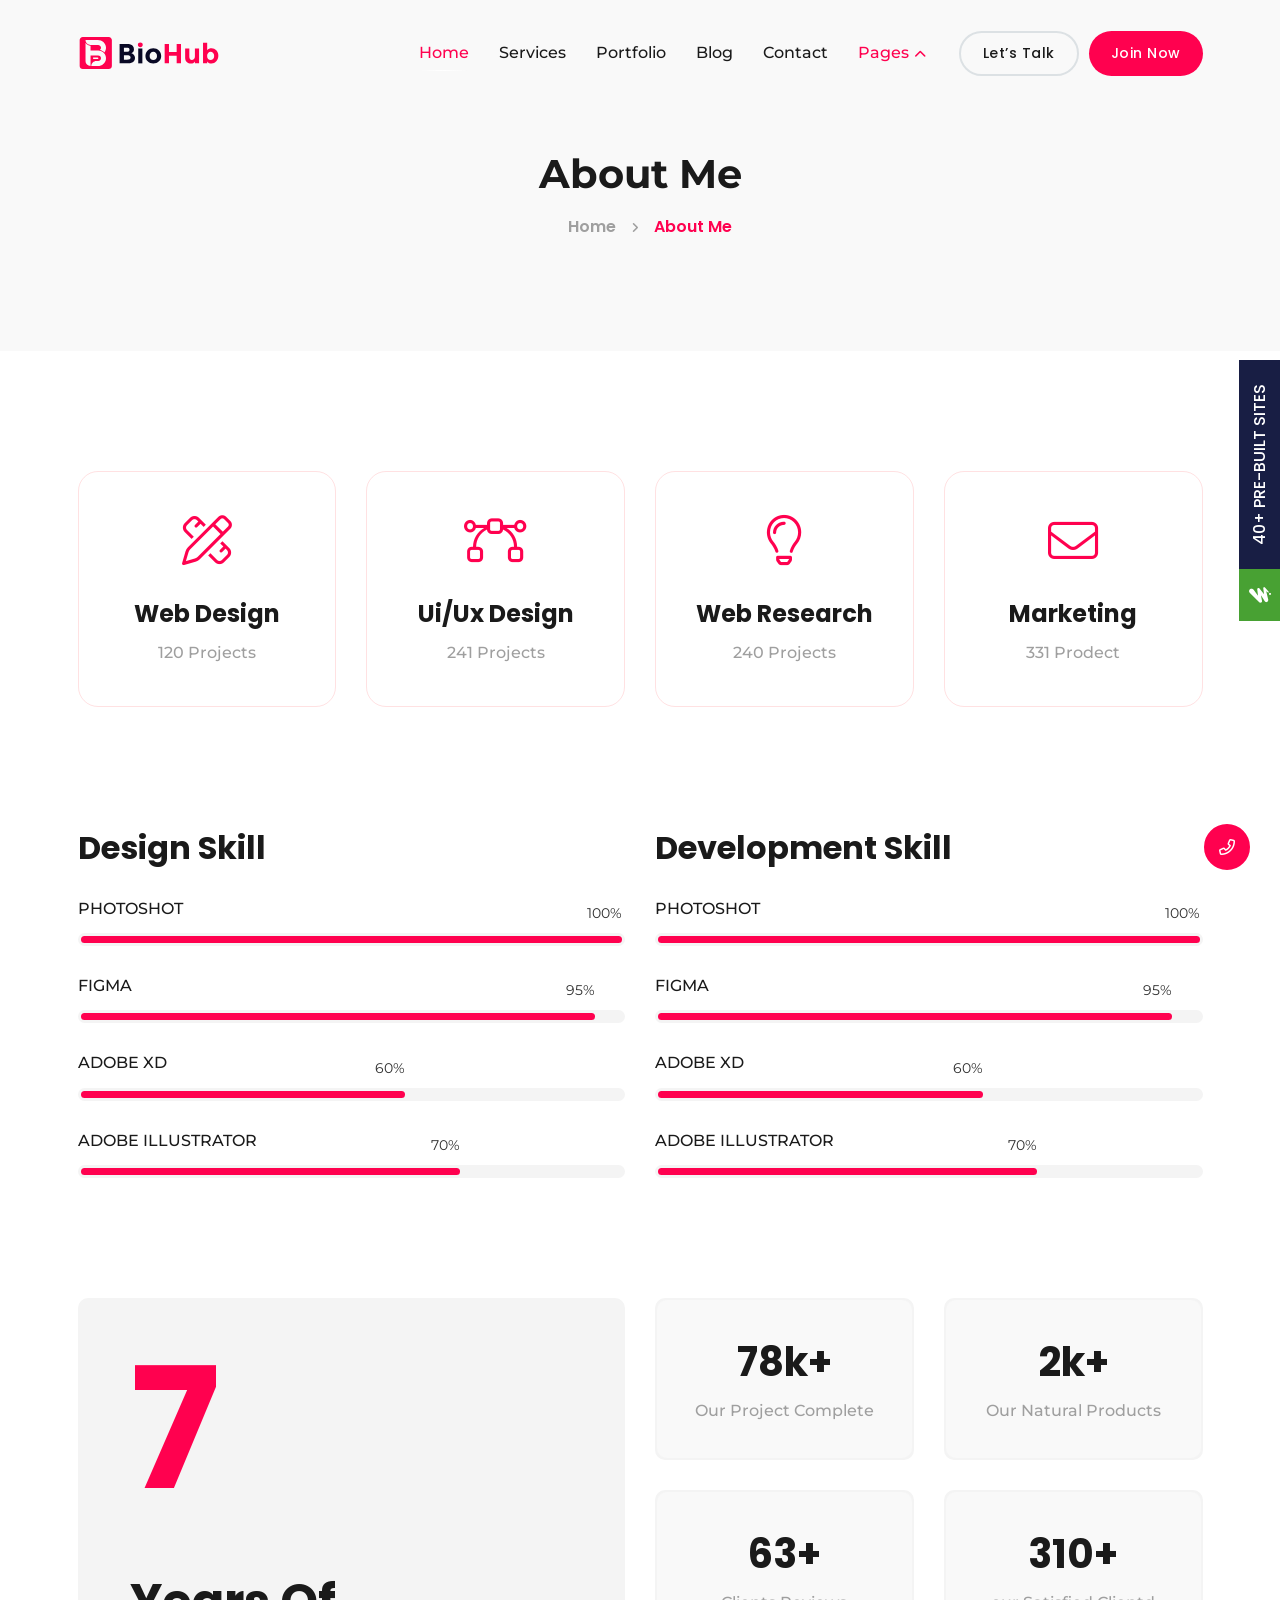
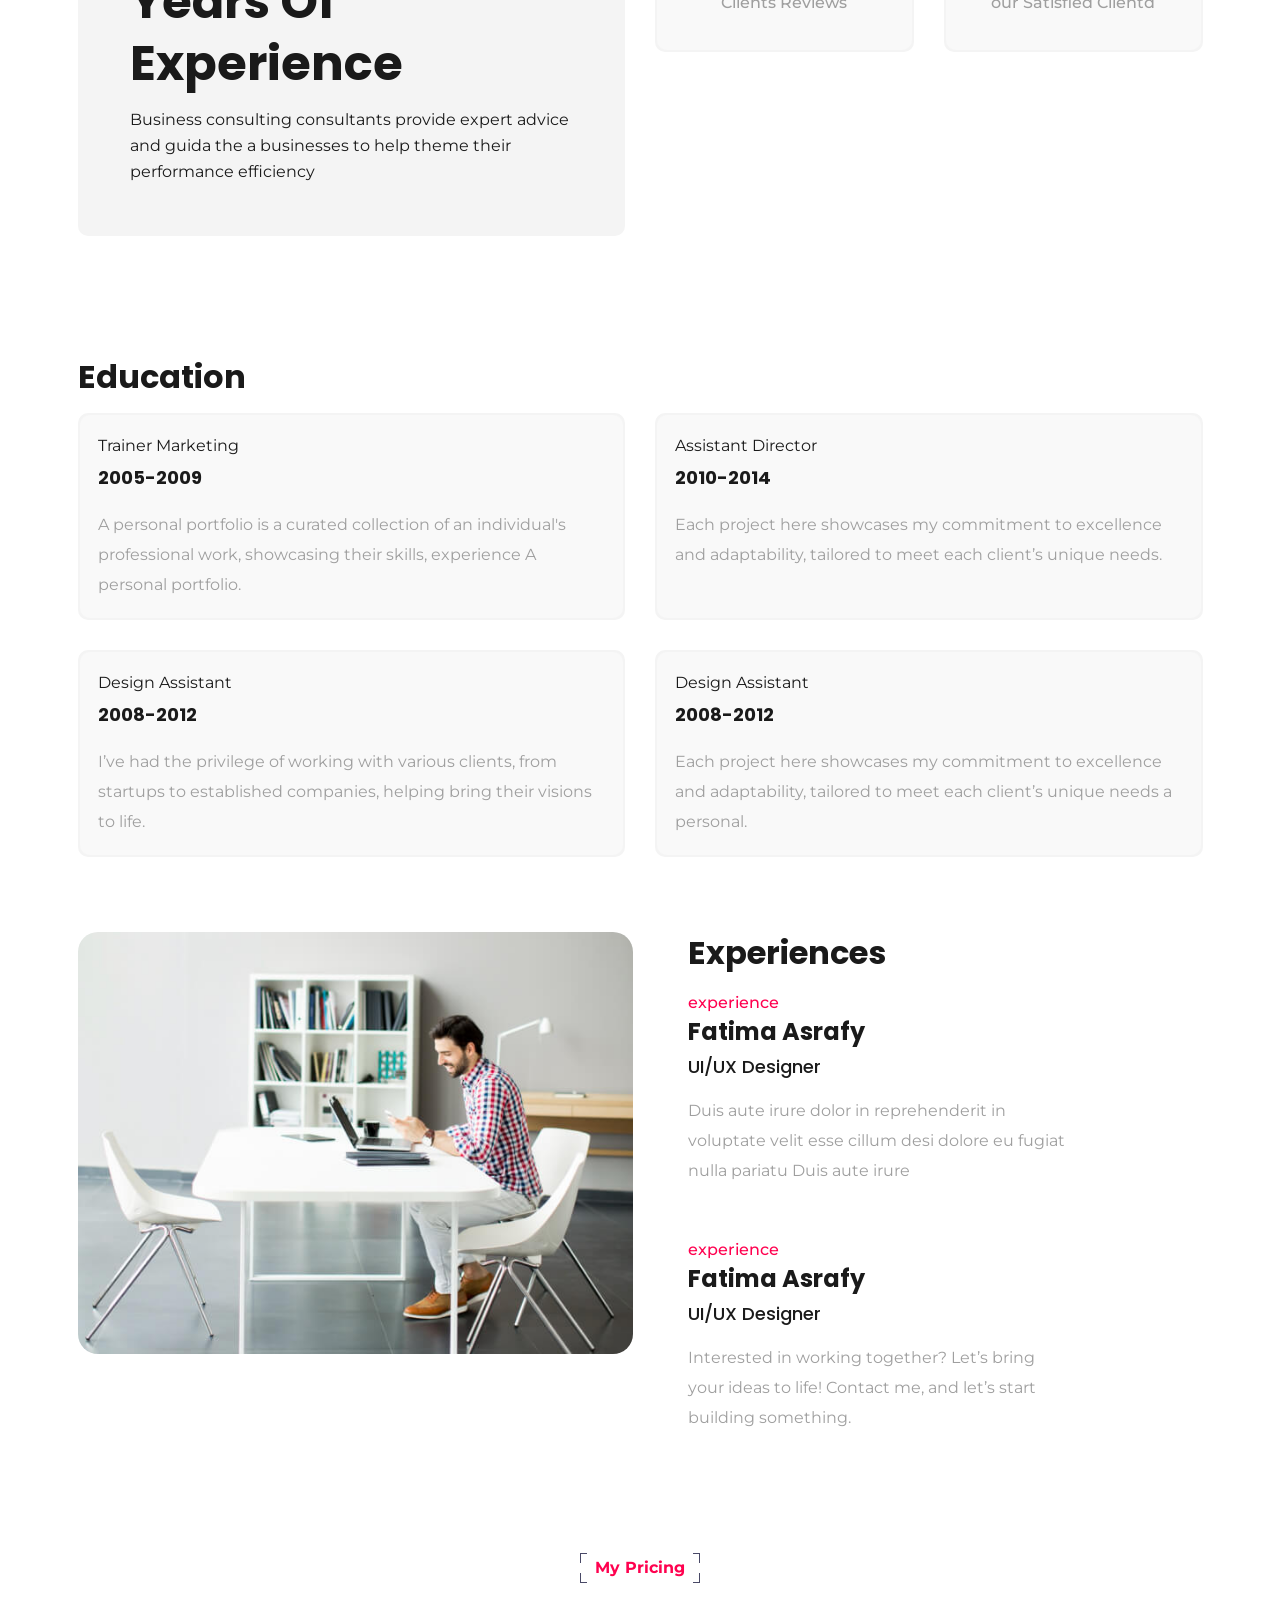
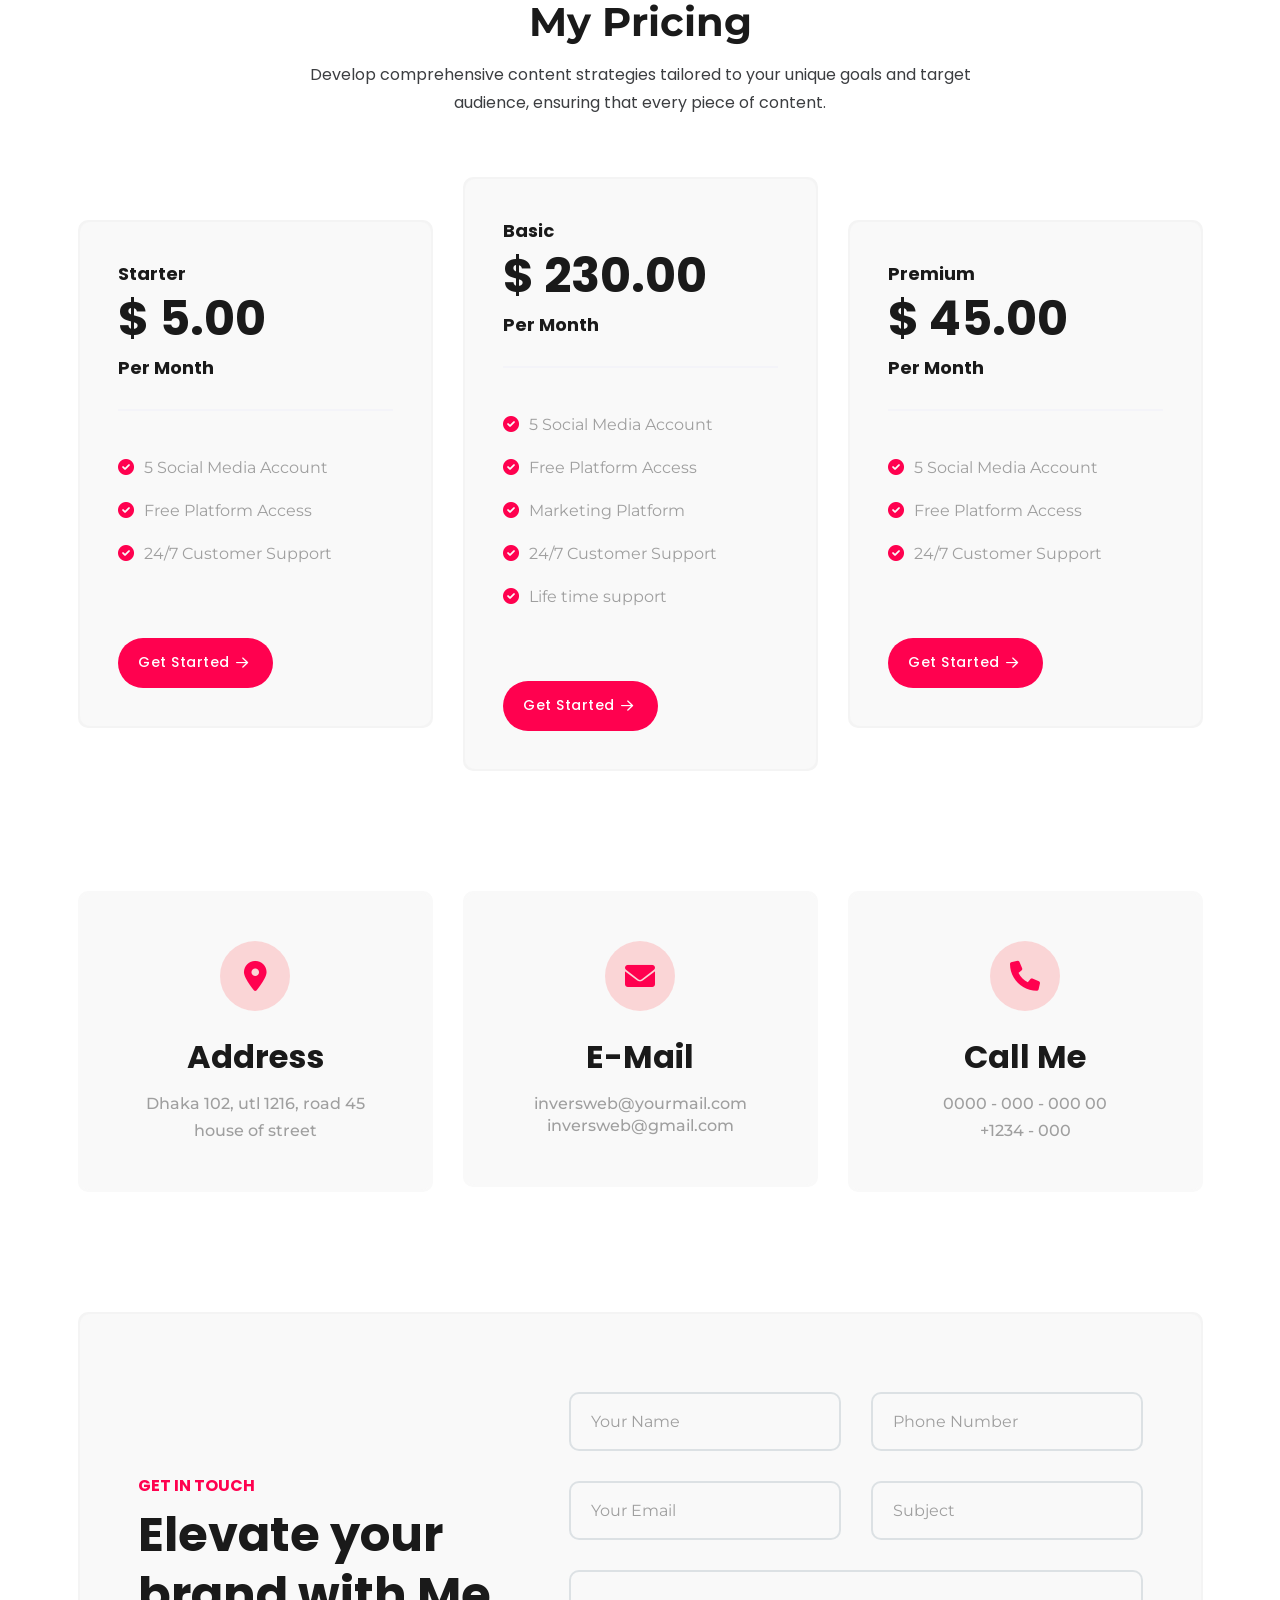
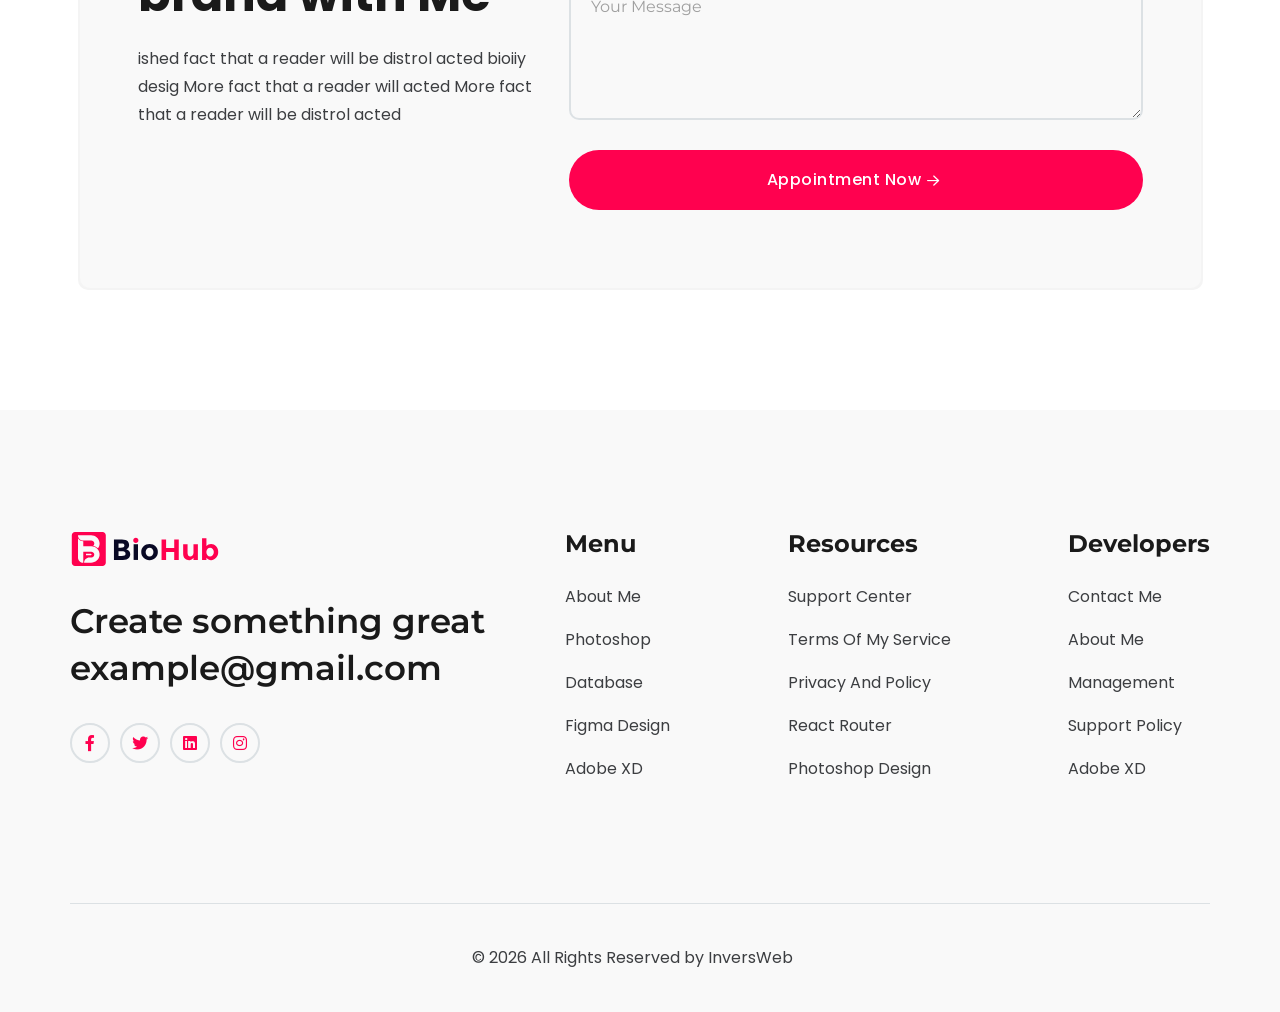
==== about-light.html @ 7e4d4d52 "first commit" ====
<!DOCTYPE html>
<html lang="en">

<head>
    <meta charset="UTF-8">
    <meta name="viewport" content="width=device-width, initial-scale=1.0">
    <meta name="theme-style-mode" content="1">

    <title>About Me || Biohub Personal Portfolio</title>
    <!-- Favicon -->
    <link rel="shortcut icon" type="image/x-icon" href="assets/images/favicon.png">
    <!-- CSS ============================================ -->
    <link rel="preload" href="assets/css/vendor/bootstrap.css" as="style" onload="this.rel='stylesheet'">
    <link rel="preload" href="assets/css/vendor/animation.css" as="style" onload="this.rel='stylesheet'">
    <link rel="preload" href="assets/css/plugins/fontawesome.css" as="style" onload="this.rel='stylesheet'">
    <link rel="preload" href="assets/css/plugins/lightbox.css" as="style" onload="this.rel='stylesheet'">
    <link rel="preload" href="assets/css/plugins/box-video.css" as="style" onload="this.rel='stylesheet'">
    <link rel="preload" href="assets/css/plugins/magnific-popup.css" as="style" onload="this.rel='stylesheet'">
    <link rel="preload" href="assets/css/plugins/swiper.css" as="style" onload="this.rel='stylesheet'">
    <link rel="preload" href="assets/css/vendor/spacing.css" as="style" onload="this.rel='stylesheet'">
    <!-- custom css -->
    <link rel="stylesheet" href="assets/css/style.css">
</head>

<body class="primary-light">
    <!-- Preloader Start -->
    <div class="inversweb-preloader is-loading">
        <div class="inversweb-preloader-inner">
            <div class="inversweb-preloader-ball-wrap">
                <div class="inversweb-preloader-ball-inner-wrap">
                    <div class="inversweb-preloader-ball-inner">
                        <div class="inversweb-preloader-ball"></div>
                    </div>
                    <div class="inversweb-preloader-ball-shadow"></div>
                </div>
                <div id="inversweb-weave-anim" class="inversweb-preloader-text">Loading...</div>
            </div>
        </div>
        <div class="inversweb-preloader-overlay"></div>
    </div>
    <!-- Preloader end -->
    <!-- Start Header Area -->
    <header class="tmp-header-area header-one header-defalut-spacing header--sticky header--transparent">
        <div class="container">
            <div class="row">
                <div class="col-lg-12">
                    <div class="header-content">
                        <div class="logo">
                            <a href="index.html">
                                <img class="logo-dark" src="assets/images/logo/logo-red-dark.svg" alt="logo">
                                <img class="logo-white" src="assets/images/logo/logo-red-dark.svg" alt="logo">
                            </a>
                        </div>
                        <div class="tmp-header-right">
                            <nav class="tmp-mainmenu-nav d-none d-xl-block tmp-on-hover-animation">
                                <nav class="navbar-example2 onepagenav">
                                    <ul class="tmp-mainmenu nav nav-pills">
                                        <li class="current"><a class="smoth-animation" href="#home">Home</a></li>
                                        <li><a class="smoth-animation" href="#service">Services</a></li>
                                        <li><a class="smoth-animation" href="#portfolio">Portfolio</a></li>
                                        <li><a class="smoth-animation" href="#blog">Blog</a></li>
                                        <li><a class="smoth-animation" href="#contact">Contact</a></li>
                                        <li class="has-dropdown">
                                            <a href="#" class="external">Pages</a>
                                            <ul class="submenu">
                                                <li><a href="about-light.html">About</a></li>
                                                <li><a href="service-light.html">Service</a></li>
                                                <li><a href="service-details-light.html">Service Details</a></li>
                                                <li><a href="portfolio-light.html">Portfolio</a></li>
                                                <li><a href="portfolio-details-light.html">Portfolio Details</a></li>
                                                <li><a href="blog-light.html">Blog</a></li>
                                                <li><a href="blog-details-light.html">Blog Details</a></li>
                                                <li><a href="contact-light.html">Contact</a></li>
                                            </ul>
                                        </li>
                                    </ul>
                                </nav>
                            </nav>
                            <div class="header-btn tmp-button-group d-flex align-items-center">
                                <a class="tmp-btn btn-border tmp-switch-btn btn-sm hover-transform-none radius-round d-none d-sm-block" href="contact-light.html">
                                    <span data-text="Let’s Talk">Let’s Talk</span>
                                </a>
                                <a class="tmp-btn tmp-switch-btn btn-sm hover-transform-none radius-round" href="contact-light.html">
                                    <span data-text="Join Now">Join Now</span>
                                </a>
                            </div>
                            <div class="tmp-side-collups-area d-block d-xl-none">
                                <button class="tmp-menu-bars humberger_menu_active"><i class="fa-regular fa-bars-staggered"></i></button>
                            </div>
                        </div>
                    </div>
                </div>
            </div>
        </div>
    </header>
    <!-- End Header Area -->
    <!-- Start Popup Mobile Menu  -->
    <div class="d-block d-xl-none">
        <div class="tmp-popup-mobile-menu">
            <div class="inner">
                <div class="header-top">
                    <div class="logo">
                        <a href="index.html" class="logo-area">
                            <img class="logo-dark" src="assets/images/logo/logo-red-dark.svg" alt="logo">
                            <img class="logo-white" src="assets/images/logo/main-logo.svg" alt="logo">
                        </a>
                    </div>

                    <div class="close-menu">
                        <button class="close-button tmp-round-action-btn">
                            <i class="fa-sharp fa-light fa-xmark"></i>
                        </button>
                    </div>
                </div>

                <ul class="tmp-mainmenu onepagenav-click">
                    <li><a class="smoth-animation" href="#home">Home</a></li>
                    <li><a class="smoth-animation" href="#service">Services</a></li>
                    <li><a class="smoth-animation" href="#portfolio">Portfolio</a></li>
                    <li><a class="smoth-animation" href="#resume">Resume</a></li>
                    <li><a class="smoth-animation" href="#pricing">Pricing</a></li>
                    <li><a class="smoth-animation" href="#blog">Blog</a></li>
                    <li><a class="smoth-animation" href="#contacts">Contact</a></li>
                </ul>

                <!-- social sharea area -->
                <div class="social-wrapper mt--40">
                    <span class="subtitle">find with me</span>
                    <div class="social-link">
                        <a href="#"><i class="fa-brands fa-instagram"></i></a>
                        <a href="#"><i class="fa-brands fa-linkedin-in"></i></a>
                        <a href="#"><i class="fa-brands fa-twitter"></i></a>
                        <a href="#"><i class="fa-brands fa-facebook-f"></i></a>
                    </div>
                </div>
                <!-- end -->

            </div>
        </div>
    </div>
    <!-- End Popup Mobile Menu  -->

    <div class="breadcrumb-area breadcrumb-bg">
        <div class="container">
            <div class="row">
                <div class="col-lg-12">
                    <div class="breadcrumb-inner text-center">
                        <h1 class="title split-collab">About Me</h1>
                        <ul class="page-list">
                            <li class="tmp-breadcrumb-item"><a href="/">Home</a></li>
                            <li class="icon"><i class="fa-solid fa-angle-right"></i></li>
                            <li class="tmp-breadcrumb-item active">About Me</li>
                        </ul>
                        <!-- <div class="circle-1"></div> -->
                    </div>
                </div>
            </div>
        </div>
    </div>


    <!-- Tpm Service Area Start -->
    <section class="service-area tmp-section-gap">
        <div class="container">
            <div class="row g-5 justify-content-center">
                <div class="col-lg-3 col-md-4 col-sm-6">
                    <div class="service-card-v1 tmp-scroll-trigger tmp-fade-in animation-order-1 tmp-link-animation">
                        <div class="service-card-icon">
                            <i class="fa-light fa-pen-ruler"></i>
                        </div>
                        <h2 class="service-title h4"><a href="service-details.html">Web Design</a></h2>
                        <p class="service-para">120 Projects</p>
                    </div>
                </div>
                <div class="col-lg-3 col-md-4 col-sm-6">
                    <div class="service-card-v1 tmp-scroll-trigger tmp-fade-in animation-order-2 tmp-link-animation">
                        <div class="service-card-icon">
                            <i class="fa-light fa-bezier-curve"></i>
                        </div>
                        <h2 class="service-title h4"><a href="service-details.html">Ui/Ux Design</a></h2>
                        <p class="service-para">241 Projects</p>
                    </div>
                </div>
                <div class="col-lg-3 col-md-4 col-sm-6">
                    <div class="service-card-v1 tmp-scroll-trigger tmp-fade-in animation-order-3 tmp-link-animation">
                        <div class="service-card-icon">
                            <i class="fa-light fa-lightbulb"></i>
                        </div>
                        <h2 class="service-title h4"><a href="service-details.html">Web Research</a></h2>
                        <p class="service-para">240 Projects</p>
                    </div>
                </div>
                <div class="col-lg-3 col-md-4 col-sm-6">
                    <div class="service-card-v1 tmp-scroll-trigger tmp-fade-in animation-order-4 tmp-link-animation">
                        <div class="service-card-icon">
                            <i class="fa-light fa-envelope"></i>
                        </div>
                        <h2 class="service-title h4"><a href="service-details.html">Marketing</a></h2>
                        <p class="service-para">331 Prodect</p>
                    </div>
                </div>
            </div>
        </div>
    </section>
    <!-- Tpm Service Area End -->


    <!-- tmp skill area start -->
    <div class="tmp-skill-area tmp-section-gapBottom">
        <div class="container">
            <div class="row">
                <div class="inner">
                    <div class="row g-5">
                        <div class="col-lg-6">
                            <div class="progress-wrapper">
                                <div class="content">
                                    <h2 class="custom-title mb--30 tmp-scroll-trigger tmp-fade-in animation-order-1">
                                        Design Skill <span></span>
                                    </h2>
                                    <!-- Start Single Progress Charts -->
                                    <div class="progress-charts">
                                        <h3 class="h6 heading heading-h6">
                                            PHOTOSHOT</h3>
                                        <div class="progress">
                                            <div class="progress-bar wow fadeInLeft" data-wow-duration="0.5s" data-wow-delay=".3s" role="progressbar" style="width: 100%; visibility: visible; animation-duration: 0.5s; animation-delay: 0.3s; animation-name: fadeInLeft;" aria-valuenow="85" aria-valuemin="0" aria-valuemax="100">
                                                <span class="percent-label">100%</span>
                                            </div>
                                        </div>
                                    </div>
                                    <!-- End Single Progress Charts -->

                                    <!-- Start Single Progress Charts -->
                                    <div class="progress-charts">
                                        <h3 class="h6 heading heading-h6">
                                            FIGMA</h3>
                                        <div class="progress">
                                            <div class="progress-bar wow fadeInLeft" data-wow-duration="0.6s" data-wow-delay=".4s" role="progressbar" style="width: 95%; visibility: visible; animation-duration: 0.6s; animation-delay: 0.4s; animation-name: fadeInLeft;" aria-valuenow="85" aria-valuemin="0" aria-valuemax="100">
                                                <span class="percent-label">95%</span>
                                            </div>
                                        </div>
                                    </div>
                                    <!-- End Single Progress Charts -->

                                    <!-- Start Single Progress Charts -->
                                    <div class="progress-charts">
                                        <h3 class="h6 heading heading-h6">
                                            ADOBE XD</h3>
                                        <div class="progress">
                                            <div class="progress-bar wow fadeInLeft" data-wow-duration="0.7s" data-wow-delay=".5s" role="progressbar" style="width: 60%; visibility: visible; animation-duration: 0.7s; animation-delay: 0.5s; animation-name: fadeInLeft;" aria-valuenow="85" aria-valuemin="0" aria-valuemax="100">
                                                <span class="percent-label">60%</span>
                                            </div>
                                        </div>
                                    </div>
                                    <!-- End Single Progress Charts -->

                                    <!-- Start Single Progress Charts -->
                                    <div class="progress-charts">
                                        <h3 class="h6 heading heading-h6">
                                            ADOBE ILLUSTRATOR</h3>
                                        <div class="progress">
                                            <div class="progress-bar wow fadeInLeft" data-wow-duration="0.8s" data-wow-delay=".6s" role="progressbar" style="width: 70%; visibility: visible; animation-duration: 0.8s; animation-delay: 0.6s; animation-name: fadeInLeft;" aria-valuenow="85" aria-valuemin="0" aria-valuemax="100">
                                                <span class="percent-label">70%</span>
                                            </div>
                                        </div>
                                    </div>
                                    <!-- End Single Progress Charts -->

                                </div>
                            </div>
                        </div>
                        <div class="col-lg-6">
                            <div class="progress-wrapper">
                                <div class="content">
                                    <h2 class="custom-title mb--30 tmp-scroll-trigger tmp-fade-in animation-order-1">
                                        Development Skill <span></span>
                                    </h2>
                                    <!-- Start Single Progress Charts -->
                                    <div class="progress-charts">
                                        <h3 class="h6 heading heading-h6">
                                            PHOTOSHOT</h3>
                                        <div class="progress">
                                            <div class="progress-bar wow fadeInLeft" data-wow-duration="0.5s" data-wow-delay=".3s" role="progressbar" style="width: 100%; visibility: visible; animation-duration: 0.5s; animation-delay: 0.3s; animation-name: fadeInLeft;" aria-valuenow="85" aria-valuemin="0" aria-valuemax="100">
                                                <span class="percent-label">100%</span>
                                            </div>
                                        </div>
                                    </div>
                                    <!-- End Single Progress Charts -->

                                    <!-- Start Single Progress Charts -->
                                    <div class="progress-charts">
                                        <h3 class="h6 heading heading-h6">
                                            FIGMA</h3>
                                        <div class="progress">
                                            <div class="progress-bar wow fadeInLeft" data-wow-duration="0.6s" data-wow-delay=".4s" role="progressbar" style="width: 95%; visibility: visible; animation-duration: 0.6s; animation-delay: 0.4s; animation-name: fadeInLeft;" aria-valuenow="85" aria-valuemin="0" aria-valuemax="100">
                                                <span class="percent-label">95%</span>
                                            </div>
                                        </div>
                                    </div>
                                    <!-- End Single Progress Charts -->

                                    <!-- Start Single Progress Charts -->
                                    <div class="progress-charts">
                                        <h3 class="h6 heading heading-h6">
                                            ADOBE XD</h3>
                                        <div class="progress">
                                            <div class="progress-bar wow fadeInLeft" data-wow-duration="0.7s" data-wow-delay=".5s" role="progressbar" style="width: 60%; visibility: visible; animation-duration: 0.7s; animation-delay: 0.5s; animation-name: fadeInLeft;" aria-valuenow="85" aria-valuemin="0" aria-valuemax="100">
                                                <span class="percent-label">60%</span>
                                            </div>
                                        </div>
                                    </div>
                                    <!-- End Single Progress Charts -->

                                    <!-- Start Single Progress Charts -->
                                    <div class="progress-charts">
                                        <h3 class="h6 heading heading-h6">
                                            ADOBE ILLUSTRATOR</h3>
                                        <div class="progress">
                                            <div class="progress-bar wow fadeInLeft" data-wow-duration="0.8s" data-wow-delay=".6s" role="progressbar" style="width: 70%; visibility: visible; animation-duration: 0.8s; animation-delay: 0.6s; animation-name: fadeInLeft;" aria-valuenow="85" aria-valuemin="0" aria-valuemax="100">
                                                <span class="percent-label">70%</span>
                                            </div>
                                        </div>
                                    </div>
                                    <!-- End Single Progress Charts -->

                                </div>
                            </div>
                        </div>
                    </div>
                </div>
            </div>
        </div>
    </div>
    <!-- tmp skill area end -->

    <!-- Tpm Counter Area Start -->
    <section class="counter-area tmp-section-gapBottom">
        <div class="container">
            <div class="row g-5">
                <div class="col-12 col-lg-6 col-xl-6 col-xxl-6">
                    <div class="year-of-expariance-wrapper bg-blur-style-one tmp-scroll-trigger tmp-fade-in animation-order-1">
                        <div class="year-expariance-wrap">
                            <h2 class="year-number"><span class="counter">25 </span> </h2>
                            <h3 class="year-title">Years Of <br> experience</h3>
                        </div>
                        <p class="year-para">Business consulting consultants provide expert advice and guida the a
                            businesses to help theme their performance efficiency</p>
                    </div>
                </div>
                <div class="col-12 col-lg-6 col-xl-6 col-xxl-6">
                    <div class="counter-area-right-content">
                        <div class="row g-5">
                            <div class="col-lg-6 col-sm-6 col-12">
                                <div class="counter-card invonhover tmp-scroll-trigger tmp-fade-in animation-order-1">
                                    <h3 class="counter-title"><span class="counter">250</span>k+
                                    </h3>
                                    <p class="counter-para">Our Project Complete</p>
                                </div>
                            </div>
                            <div class="col-lg-6 col-sm-6 col-12">
                                <div class="counter-card invonhover tmp-scroll-trigger tmp-fade-in animation-order-2">
                                    <h3 class="counter-title"><span class="counter">10</span>k+
                                    </h3>
                                    <p class="counter-para">Our Natural Products</p>
                                </div>
                            </div>
                            <div class="col-lg-6 col-sm-6 col-12">
                                <div class="counter-card invonhover tmp-scroll-trigger tmp-fade-in animation-order-3">
                                    <h3 class="counter-title"><span class="counter">200</span>+
                                    </h3>
                                    <p class="counter-para">Clients Reviews</p>
                                </div>
                            </div>
                            <div class="col-lg-6 col-sm-6 col-12">
                                <div class="counter-card invonhover tmp-scroll-trigger tmp-fade-in animation-order-4">
                                    <h3 class="counter-title"><span class="counter">1000</span>+
                                    </h3>
                                    <p class="counter-para">our Satisfied Clientd</p>
                                </div>
                            </div>
                        </div>
                    </div>
                </div>
            </div>
        </div>
    </section>
    <!-- Tpm Counter Area End -->


    <!-- Tpm Education Experience Area Start -->
    <section class="education-experience tmp-section-gapBottom">
        <div class="container">
            <h2 class="custom-title mb-32 tmp-scroll-trigger tmp-fade-in animation-order-1">Education
            </h2>
            <div class="row g-5">
                <div class="col-lg-6 col-sm-6">
                    <div class="education-experience-card invonhover tmp-scroll-trigger tmp-fade-in animation-order-1">
                        <h2 class="h4 edu-sub-title">Trainer Marketing</h2>
                        <h2 class="edu-title">2005-2009</h2>
                        <p class="edu-para">A personal portfolio is a curated collection of an individual's professional
                            work, showcasing their skills, experience A personal portfolio.</p>
                    </div>
                </div>
                <div class="col-lg-6 col-sm-6">
                    <div class="education-experience-card invonhover tmp-scroll-trigger tmp-fade-in animation-order-2">
                        <h2 class="h4 edu-sub-title">Assistant Director</h2>
                        <h2 class="edu-title">2010-2014</h2>
                        <p class="edu-para">Each project here showcases my commitment to excellence and adaptability, tailored to meet each client’s unique needs.</p>
                    </div>
                </div>
                <div class="col-lg-6 col-sm-6">
                    <div class="education-experience-card invonhover tmp-scroll-trigger tmp-fade-in animation-order-3">
                        <h2 class="h4 edu-sub-title">Design Assistant</h2>
                        <h2 class="edu-title">2008-2012</h2>
                        <p class="edu-para">I’ve had the privilege of working with various clients, from startups to established companies, helping bring their visions to life.</p>
                    </div>
                </div>
                <div class="col-lg-6 col-sm-6">
                    <div class="education-experience-card invonhover tmp-scroll-trigger tmp-fade-in animation-order-4">
                        <h2 class="h4 edu-sub-title">Design Assistant</h2>
                        <h2 class="edu-title">2008-2012</h2>
                        <p class="edu-para">Each project here showcases my commitment to excellence and adaptability, tailored to meet each client’s unique needs a personal.</p>
                    </div>
                </div>
            </div>
            <div class="experiences-wrapper v2">
                <div class="row">
                    <div class="col-lg-6">
                        <div class="experiences-wrap-right-content">
                            <img class="tmp-scroll-trigger tmp-zoom-in animation-order-1" src="assets/images/common/expert-img-two.jpg" alt="expert-img">
                        </div>
                    </div>
                    <div class="col-lg-6">
                        <div class="experiences-wrap-left-content">

                            <h2 class="custom-title mb-32 tmp-scroll-trigger tmp-fade-in animation-order-1">Experiences</h2>
                            <div class="experience-content tmp-scroll-trigger tmp-fade-in animation-order-1">
                                <p class="ex-subtitle">experience</p>
                                <h2 class="ex-name">Fatima Asrafy</h2>
                                <h3 class="ex-title">UI/UX Designer</h3>
                                <p class="ex-para">Duis aute irure dolor in reprehenderit in voluptate velit esse cillum
                                    desi dolore eu fugiat nulla pariatu Duis aute irure</p>
                            </div>

                            <div class="experience-content tmp-scroll-trigger tmp-fade-in animation-order-2">
                                <p class="ex-subtitle">experience</p>
                                <h2 class="ex-name">Fatima Asrafy</h2>
                                <h3 class="ex-title">UI/UX Designer</h3>
                                <p class="ex-para">Interested in working together? Let’s bring your ideas to life! Contact me, and let’s start building something.</p>
                            </div>

                        </div>
                    </div>
                </div>
            </div>
        </div>
    </section>
    <!-- Tpm Education Experience Area End -->

    <!-- tmp pricing area start -->
    <div class="tmp-pricing-area-start">
        <div class="container">
            <!-- Start Section Title  -->
            <div class="row justify-content-center">
                <div class="col-lg-12">
                    <div class="tmp-section-content mb--60 text-center">
                        <div class="tmp-fsb tmp-scroll-trigger tmp-fade-in animation-order-1">
                            <div class="border-left"></div>
                            <div class="border-right"></div>
                            <h2 class="subtitle h6">My Pricing</h2>
                        </div>
                        <h2 class="tmp-section-title fw-bold mt-4 mb-4 tmp-scroll-trigger tmp-fade-in animation-order-2">My Pricing</h2>
                        <p class="tmp-section-desc mx-auto tmp-scroll-trigger tmp-fade-in animation-order-3">Develop comprehensive content strategies tailored to your unique goals and target audience, ensuring that every piece of content.</p>
                    </div>
                </div>
            </div>
            <!-- End Section Title  -->
            <div class="row g-5 align-items-center">

                <div class="col-lg-4 col-md-6">
                    <div class="price-plan-card invonhover blur-style-two tmp-scroll-trigger tmp-fade-in animation-order-1">
                        <span class="price-sub-title">Starter</span>
                        <h3 class="main-price">$ 5.00</h3>
                        <p class="per-month">Per Month</p>
                        <div class="check-box">
                            <ul>
                                <li>
                                    <div class="check-box-item">
                                        <div class="box-icon">
                                            <i class="fa-solid fa-circle-check"></i>
                                        </div>
                                        <p class="box-para">5 Social Media Account</p>
                                    </div>
                                </li>
                                <li>
                                    <div class="check-box-item">
                                        <div class="box-icon">
                                            <i class="fa-solid fa-circle-check"></i>
                                        </div>
                                        <p class="box-para">Free Platform Access</p>
                                    </div>
                                </li>
                                <li>
                                    <div class="check-box-item">
                                        <div class="box-icon">
                                            <i class="fa-solid fa-circle-check"></i>
                                        </div>
                                        <p class="box-para">24/7 Customer Support</p>
                                    </div>
                                </li>
                            </ul>
                        </div>
                        <div class="tmp-button-here">
                            <a class="tmp-btn hover-icon-reverse btn-md radius-round" href="contact.html">
                                <span class="icon-reverse-wrapper">
                                <span class="btn-text">Get Started</span>
                                <span class="btn-icon"><i class="fa-sharp fa-regular fa-arrow-right"></i></span>
                                <span class="btn-icon"><i class="fa-sharp fa-regular fa-arrow-right"></i></span>
                                </span>
                            </a>
                        </div>
                    </div>
                </div>
                <div class="col-lg-4 col-md-6 tmp-scroll-trigger tmp-fade-in animation-order-2">
                    <div class="price-plan-card invonhover blur-style-two active">
                        <span class="price-sub-title">Basic</span>
                        <h3 class="main-price">$ 230.00</h3>
                        <p class="per-month">Per Month</p>
                        <div class="check-box">
                            <ul>
                                <li>
                                    <div class="check-box-item">
                                        <div class="box-icon">
                                            <i class="fa-solid fa-circle-check"></i>
                                        </div>
                                        <p class="box-para">5 Social Media Account</p>
                                    </div>
                                </li>
                                <li>
                                    <div class="check-box-item">
                                        <div class="box-icon">
                                            <i class="fa-solid fa-circle-check"></i>
                                        </div>
                                        <p class="box-para">Free Platform Access</p>
                                    </div>
                                </li>
                                <li>
                                    <div class="check-box-item">
                                        <div class="box-icon">
                                            <i class="fa-solid fa-circle-check"></i>
                                        </div>
                                        <p class="box-para">Marketing Platform</p>
                                    </div>
                                </li>
                                <li>
                                    <div class="check-box-item">
                                        <div class="box-icon">
                                            <i class="fa-solid fa-circle-check"></i>
                                        </div>
                                        <p class="box-para">24/7 Customer Support</p>
                                    </div>
                                </li>
                                <li>
                                    <div class="check-box-item">
                                        <div class="box-icon">
                                            <i class="fa-solid fa-circle-check"></i>
                                        </div>
                                        <p class="box-para">Life time support</p>
                                    </div>
                                </li>
                            </ul>
                        </div>
                        <div class="tmp-button-here">
                            <a class="tmp-btn hover-icon-reverse btn-md radius-round" href="contact.html">
                                <span class="icon-reverse-wrapper">
                    <span class="btn-text">Get Started</span>
                                <span class="btn-icon"><i class="fa-sharp fa-regular fa-arrow-right"></i></span>
                                <span class="btn-icon"><i class="fa-sharp fa-regular fa-arrow-right"></i></span>
                                </span>
                            </a>
                        </div>
                    </div>
                </div>
                <div class="col-lg-4 col-md-6">
                    <div class="price-plan-card invonhover blur-style-two tmp-scroll-trigger tmp-fade-in animation-order-3">
                        <span class="price-sub-title">Premium</span>
                        <h3 class="main-price">$ 45.00</h3>
                        <p class="per-month">Per Month</p>
                        <div class="check-box">
                            <ul>
                                <li>
                                    <div class="check-box-item">
                                        <div class="box-icon">
                                            <i class="fa-solid fa-circle-check"></i>
                                        </div>
                                        <p class="box-para">5 Social Media Account</p>
                                    </div>
                                </li>
                                <li>
                                    <div class="check-box-item">
                                        <div class="box-icon">
                                            <i class="fa-solid fa-circle-check"></i>
                                        </div>
                                        <p class="box-para">Free Platform Access</p>
                                    </div>
                                </li>
                                <li>
                                    <div class="check-box-item">
                                        <div class="box-icon">
                                            <i class="fa-solid fa-circle-check"></i>
                                        </div>
                                        <p class="box-para">24/7 Customer Support</p>
                                    </div>
                                </li>
                            </ul>
                        </div>
                        <div class="tmp-button-here">

                            <a class="tmp-btn hover-icon-reverse btn-md radius-round" href="contact.html">
                                <span class="icon-reverse-wrapper">
                                <span class="btn-text">Get Started</span>
                                <span class="btn-icon"><i class="fa-sharp fa-regular fa-arrow-right"></i></span>
                                <span class="btn-icon"><i class="fa-sharp fa-regular fa-arrow-right"></i></span>
                                </span>
                            </a>

                        </div>
                    </div>
                </div>

            </div>


        </div>
    </div>
    <!-- tmp pricing area start end-->


    <div class="contact-area-wrapper tmp-section-gap">
        <div class="container">
            <div class="contact-info-wrap">
                <div class="row g-5">
                    <div class="col-lg-4 col-md-6">
                        <div class="contact-info invonhover tmp-scroll-trigger tmp-fade-in animation-order-1">
                            <div class="contact-icon">
                                <i class="fa-solid fa-location-dot"></i>
                            </div>
                            <h3 class="title">Address</h3>
                            <p class="para">Dhaka 102, utl 1216, road 45</p>
                            <p class="para">house of street</p>
                        </div>
                    </div>
                    <div class="col-lg-4 col-md-6">
                        <div class="contact-info invonhover tmp-scroll-trigger tmp-fade-in animation-order-2">
                            <div class="contact-icon">
                                <i class="fa-solid fa-envelope"></i>
                            </div>
                            <h3 class="title">E-mail</h3>
                            <a href="mailto:inversweb@gmail.com">
                                <p class="para">inversweb@yourmail.com</p>
                            </a>
                            <a href="mailto:inversweb@gmail.com">
                                <p class="para">inversweb@gmail.com</p>
                            </a>
                        </div>
                    </div>
                    <div class="col-lg-4 col-md-6">
                        <div class="contact-info invonhover tmp-scroll-trigger tmp-fade-in animation-order-3">
                            <div class="contact-icon">
                                <i class="fa-solid fa-phone"></i>
                            </div>
                            <h3 class="title">Call Me</h3>
                            <p class="para">0000 - 000 - 000 00</p>
                            <p class="para">+1234 - 000</p>
                        </div>
                    </div>
                </div>
            </div>
        </div>

        <!-- Tpm Get In touch start -->
        <section class="get-in-touch-area tmp-section-gapTop">
            <div class="container">
                <div class="contact-get-in-touch-wrap">
                    <div class="get-in-touch-wrapper invonhover">
                        <div class="row g-5 align-items-center">
                            <div class="col-lg-5">
                                <div class="section-head text-align-left">
                                    <div class="section-sub-title tmp-scroll-trigger tmp-fade-in animation-order-1">
                                        <span class="subtitle">GET IN TOUCH</span>
                                    </div>
                                    <h2 class="title split-collab tmp-scroll-trigger tmp-fade-in animation-order-2">Elevate your brand with Me </h2>
                                    <p class="description tmp-scroll-trigger tmp-fade-in animation-order-3">ished fact that a reader will be
                                        distrol acted bioiiy desig
                                        More fact that a reader will acted More fact that a reader will be distrol
                                        acted </p>
                                </div>
                            </div>
                            <div class="col-lg-7">
                                <div class="contact-inner">
                                    <div class="contact-form-inner-page">
                                        <div id="form-messages" class="error"></div>
                                        <form class="tmp-dynamic-form" id="contact-form" method="POST" action="mailer.php">
                                            <div class="contact-form-wrapper g-5 row">
                                                <div class="col-lg-6">
                                                    <div class="form-group">
                                                        <input class="input-field" name="name" id="contact-name" placeholder="Your Name" type="text" required>
                                                    </div>
                                                </div>

                                                <div class="col-lg-6">
                                                    <div class="form-group">
                                                        <input class="input-field" id="contact-phone" placeholder="Phone Number" type="tel" required>
                                                    </div>
                                                </div>

                                                <div class="col-lg-6">
                                                    <div class="form-group">
                                                        <input class="input-field" id="contact-email" name="email" placeholder="Your Email" type="email" required>
                                                    </div>
                                                </div>

                                                <div class="col-lg-6">
                                                    <div class="form-group">
                                                        <input class="input-field" type="text" id="subject" name="subject" placeholder="Subject">
                                                    </div>
                                                </div>

                                                <div class="col-lg-12">
                                                    <div class="form-group">
                                                        <textarea class="input-field" placeholder="Your Message" name="message" id="contact-message" required></textarea>
                                                    </div>
                                                </div>

                                                <div class="col-lg-12">
                                                    <div class="tmp-button-here">
                                                        <button class="tmp-btn hover-icon-reverse radius-round w-100" name="submit" type="submit" id="submit">
                                                            <span class="icon-reverse-wrapper">
                                        <span class="btn-text">Appointment Now</span>
                                                            <span class="btn-icon"><i class="fa-sharp fa-regular fa-arrow-right"></i></span>
                                                            <span class="btn-icon"><i class="fa-sharp fa-regular fa-arrow-right"></i></span>
                                                            </span>
                                                        </button>
                                                    </div>
                                                </div>
                                            </div>
                                        </form>
                                    </div>
                                </div>
                            </div>
                        </div>
                    </div>
                </div>
            </div>
        </section>
        <!-- Tpm Get In touch End -->

    </div>


    <!-- footer section -->
    <footer class="tmp-footer footer-2-bg">
        <div class="container">
            <div class="row">
                <div class="tmp-footer-wrapper tmp-section-padding tmp-border-bottom gap-5 d-flex justify-content-between">
                    <div class="tmp-footer-left min-fit mr-50">
                        <a href="index.html" class="tmp-footer-logo mb-1">
                            <img class="logo-image" width="150" height="40" src="assets/images/logo/logo-red-dark.svg" alt="biohub">
                        </a>
                        <h3 class="tmp-footer-mail mt-5 mb-5 d-block h4">
                            Create something great
                            <a class="hover-moving-primary" href="mailto:example@gmail.com">example@gmail.com</a>
                        </h3>

                        <div class="tmp-social-default sm-size justify-content-start">
                            <a href="https://facebook.com" target="_blank" class="tmp-social-item" aria-label="facebook"><i class="fab fa-facebook-f"></i></a>
                            <a href="https://twitter.com" target="_blank" class="tmp-social-item" aria-label="twitter"><i class="fab fa-twitter"></i></a>
                            <a href="https://linkedin.com" target="_blank" class="tmp-social-item" aria-label="linkedin"><i class="fab fa-linkedin"></i></a>
                            <a href="https://instagram.com" target="_blank" class="tmp-social-item" aria-label="instagram"><i class="fab fa-instagram"></i></a>
                        </div>
                    </div>
                    <div class="tmp-footer-menus if-photography d-flex justify-content-between w-100">
                        <div class="tmp-widget">
                            <div class="tmp-widget-title">
                                <h4>Menu</h4>
                            </div>
                            <div class="tmp-widget-menu">
                                <ul class="list-unstyled link-hover-animation mb-0">
                                    <li><a href="#" aria-label="About Me">About Me</a></li>
                                    <li><a href="#" aria-label="Photoshop">Photoshop</a></li>
                                    <li><a href="#" aria-label="Database">Database</a></li>
                                    <li><a href="#" aria-label="Figma Design">Figma Design</a></li>
                                    <li><a href="#" aria-label="Adobe XD">Adobe XD</a></li>
                                </ul>
                            </div>
                        </div>

                        <div class="tmp-widget">
                            <div class="tmp-widget-title">
                                <h4>Resources</h4>
                            </div>
                            <div class="tmp-widget-menu">
                                <ul class="list-unstyled link-hover-animation mb-0">
                                    <li><a href="#" aria-label="Support Center">Support Center</a></li>
                                    <li><a href="#" aria-label="Terms of My Service">Terms of My Service</a></li>
                                    <li><a href="#" aria-label="Privacy and Policyl">Privacy and Policy</a></li>
                                    <li><a href="#" aria-label="React Router">React Router</a></li>
                                    <li><a href="#" aria-label="Photoshop Design">Photoshop Design</a></li>
                                </ul>
                            </div>
                        </div>

                        <div class="tmp-widget">
                            <div class="tmp-widget-title">
                                <h4>Developers</h4>
                            </div>
                            <div class="tmp-widget-menu">
                                <ul class="list-unstyled link-hover-animation mb-0">
                                    <li><a href="#" aria-label="Contact">Contact Me</a></li>
                                    <li><a href="#" aria-label="About Me">About Me</a></li>
                                    <li><a href="#" aria-label="Management">Management</a></li>
                                    <li><a href="#" aria-label="Support Policy">Support Policy</a></li>
                                    <li><a href="#" aria-label="Adobe XD">Adobe XD</a></li>
                                </ul>
                            </div>
                        </div>
                    </div>
                </div>
            </div>
        </div>
        <div class="container">
            <div class="row justify-content-center w-100 text-center">
                <div class="tmp-copyright py-6">
                    <p>&copy; <span id="year"></span> All Rights Reserved by <a class="hover-moving-primary" target="_blank" href="https://themeforest.net/user/inversweb">InversWeb</a> </p>
                </div>
            </div>
        </div>
    </footer>
    <!-- footer section end -->


    <div class="modal tmp-modal fade" id="exampleModalService" role="dialog" aria-modal="true">
        <div class="modal-dialog modal-dialog-centered" role="document">
            <div class="modal-content">
                <div class="modal-header">
                    <button type="button" class="close like-button" data-bs-dismiss="modal" aria-label="Close">
                        <span aria-hidden="true"><i class="fa-sharp fa-light fa-xmark"></i></span>
                    </button>
                </div>
                <div class="modal-body">
                    <div class="row g-5 align-items-center">

                        <div class="col-lg-12">
                            <div class="portfolio-popup-thumbnail">
                                <div class="image">
                                    <img class="w-100" src="assets/images/services/service-detials-popup.webp" alt="slide">
                                </div>
                            </div>
                        </div>

                        <div class="col-lg-12">
                            <div class="text-content-pd">
                                <span class="category">Development</span>
                                <h3 class="mb--30">
                                    Frontend & Backend Development
                                </h3>
                                <p class="mb--20">Lorem ipsum, dolor sit amet consectetur adipisicing elit. Illo, numquam omnis itaque officia magni nisi ullam minima, sed molestiae cum facilis ipsam voluptatum expedita esse odit vero? Porro, aliquam voluptate.</p>

                                <div class="service-details-list-wrapper">
                                    <div class="single-details-method">
                                        <h4 class="title">Proceess of metel</h4>
                                        <ul class="single-list">
                                            <li>Yet this above sewed flirted opened ouch</li>
                                            <li>Goldfinch realistic sporadic ingenuous</li>
                                            <li>Abominable this abidin far successfully then like piquan</li>
                                            <li>Risus commodo viverra</li>
                                            <li>Sit amet, consectetur adipiscing</li>
                                        </ul>
                                    </div>
                                </div>

                                <p>Fuga tenetur repellendus ipsam corporis dicta nesciunt similique deserunt alias inventore tempore, pariatur odit aut, quasi delectus? Nam repellendus molestias possimus, totam blanditiis mollitia, consequatur, rem ratione voluptatum perspiciatis maxime nulla ut aliquid officia fugit consequuntur quia libero magnam! Obcaecati laudantium voluptatibus itaque voluptatem omnis. Numquam eveniet voluptas quibusdam blanditiis, quia eaque, molestiae libero.</p>

                                <div class="button-group-modal-bottom  mt--40">
                                    <div class="button-group service-more-btn">
                                        <a class="tmp-btn icon-hover radius-round btn-sm" href="service-details.html">
                                            <span class="btn-text">VIEW MORE</span>
                                            <span class="btn-icon"><i class="fa-light fa-arrow-right"></i></span>
                                        </a>
                                    </div>
                                    <div class="social-share-with-text">
                                        <span>Share :</span>
                                        <div class="tmp-social-default sm-size justify-content-start">
                                            <a href="https://www.facebook.com" target="_blank" class="tmp-social-item" aria-label="facebook"><i class="fab fa-facebook-f"></i></a>
                                            <a href="https://twitter.com" target="_blank" class="tmp-social-item" aria-label="twitter"><i class="fab fa-twitter"></i></a>
                                            <a href="https://linkedin.com" target="_blank" class="tmp-social-item" aria-label="linkedin"><i class="fab fa-linkedin"></i></a>
                                            <a href="https://instagram.com" target="_blank" class="tmp-social-item" aria-label="instagram"><i class="fab fa-instagram"></i></a>
                                            <a href="https://youtube.com" target="_blank" class="tmp-social-item" aria-label="instagram"><i class="fa-brands fa-youtube"></i></a>
                                        </div>
                                    </div>
                                </div>

                            </div>
                            <!-- End of .text-content -->
                        </div>
                    </div>
                    <!-- End of .row Body-->
                </div>
            </div>
        </div>
    </div>
    <!-- All Scripts  -->

    <div class="tmp-progress-parent">
        <svg class="tmp-back-circle svg-inner" width="100%" height="100%" viewBox="-1 -1 102 102">
            <path d="M50,1 a49,49 0 0,1 0,98 a49,49 0 0,1 0,-98" />
        </svg>
    </div>


    <!-- invers-call area start -->
    <div class="invers-call-area-sticky like-button">
        <a href="tel:+8801234567890">
            <i class="fa-regular fa-phone"></i>
        </a>
    </div>
    <!-- invers-call area end -->



    <!-- <div class="tmp-right-demo">
    <button class="demo-button">
        <span class="text">Demos</span>
    </button>
</div> -->

    <div class="demo-button-wrapper">
        <div class="buy-theme">
            <a href="https://themeforest.net/item/biohub-personal-portfolio-html-template/62520237" target="_blank">
                <div class="theme-wrapper">
                    <div>
                        <svg width="22" height="22" viewBox="0 0 20 20" fill="none" xmlns="http://www.w3.org/2000/svg">
                            <path d="M10.9854 19.9999C11.479 19.9999 11.8791 19.5998 11.8791 19.1063C11.8791 18.6127 11.479 18.2126 10.9854 18.2126C10.4919 18.2126 10.0918 18.6127 10.0918 19.1063C10.0918 19.5998 10.4919 19.9999 10.9854 19.9999Z" fill="white">
                            </path>
                            <path d="M16.1233 13.0134L11.0833 13.5539C10.9895 13.5633 10.9427 13.4477 11.0177 13.3883L15.9483 9.54819C16.267 9.28572 16.4732 8.87952 16.3857 8.44208C16.2983 7.77341 15.7452 7.33597 15.0453 7.42346L9.68658 8.20773C9.59284 8.22023 9.54285 8.1015 9.61784 8.04213L14.9297 3.98639C15.9764 3.17087 16.0639 1.57107 15.1047 0.639933C14.2329 -0.231832 12.8331 -0.203711 11.9613 0.668055L3.403 9.37634C3.08429 9.72629 2.93743 10.1919 3.02492 10.6855C3.17178 11.4729 3.95605 11.9948 4.74345 11.851L9.3585 10.9105C9.45849 10.8886 9.5116 11.023 9.42724 11.0792L4.30913 14.357C3.66859 14.7632 3.378 15.4912 3.5811 16.2192C3.7842 17.1785 4.74658 17.7315 5.67771 17.5003L13.3299 15.6162C13.4174 15.5943 13.4799 15.6943 13.4236 15.763L12.23 17.2378C11.9113 17.644 12.4331 18.1971 12.8706 17.8784L16.8013 14.6475C17.5012 14.0664 17.0357 12.929 16.1326 13.0165L16.1233 13.0134Z" fill="white"></path>
                        </svg>
                    </div>
                </div>
            </a>
        </div>
        <div class="all-demo show-demo">
            <div class="demos">
                <div class="theme-wrapper">
                    <div>40+ Pre-built sites</div>
                </div>
            </div>
        </div>
    </div>

    <div class="demo-modal-area dark-version">
        <div class="wrapper">
            <div class="tmp-modal-inner position-relative">
                <div class="close-icon">
                    <button class="demo-close-btn"><span><i class="fa-sharp fa-light fa-xmark"></i></span></button>
                </div>
                <div class="demo-top text-center">
                    <h4 class="title">Biohub</h4>
                    <p class="subtitle">A personal portfolio website is your digital resume—a place to showcase your work,
                        skills, and achievements.</p>
                </div>
                <ul class="popuptab-area nav nav-tabs" id="popuptab" role="tablist">
                    <li class="nav-item">
                        <a class="nav-link active demo-dark" id="demodark-tab" data-bs-toggle="tab" href="#demodark" role="tab" aria-controls="demodark" aria-selected="true">Dark Demo</a>
                    </li>
                    <li class="nav-item">
                        <a class="nav-link demo-light" id="demolight-tab" data-bs-toggle="tab" href="#demolight" role="tab" aria-controls="demolight" aria-selected="false">Light Demo</a>
                    </li>
                    <li class="nav-item">
                        <a class="nav-link demo-pink" id="demopink-tab" data-bs-toggle="tab" href="#demopink" role="tab" aria-controls="demopink" aria-selected="false">Pink Demo</a>
                    </li>
                </ul>
                <div class="tab-content" id="popuptabContent">
                    <div class="tab-pane show active" id="demodark" role="tabpanel" aria-labelledby="demodark-tab">
                        <div class="content">
                            <div class="row g-5">
                                <!-- Start Single Content  -->
                                <div class="col-lg-4 col-md-6 col-12">
                                    <div class="single-demo">
                                        <div class="inner">
                                            <div class="thumbnail">
                                                <a target="_blank" href="index.html">
                                                    <img class="w-100" src="assets/images/demo/01.webp" alt="Personal Portfolio">
                                                    <span class="overlay-content">
                                                    <span class="overlay-text">View Demo <i
                                                            class="feather-external-link"></i></span>
                                                    </span>
                                                </a>
                                            </div>
                                            <div class="inner">
                                                <h3 class="title"><a target="_blank" href="index.html">Main Demo</a></h3>
                                            </div>
                                        </div>
                                    </div>
                                </div>
                                <!-- End Single Content  -->

                                <!-- Start Single Content  -->
                                <div class="col-lg-4 col-md-6 col-12">
                                    <div class="single-demo">
                                        <div class="inner">
                                            <div class="thumbnail">
                                                <a target="_blank" href="designer.html">
                                                    <img class="w-100" src="assets/images/demo/02.webp" alt="Personal Portfolio">
                                                    <span class="overlay-content">
                                                    <span class="overlay-text">View Demo <i
                                                            class="feather-external-link"></i></span>
                                                    </span>
                                                </a>
                                            </div>
                                            <div class="inner">
                                                <h3 class="title"><a target="_blank" href="designer.html">Designer</a></h3>
                                            </div>
                                        </div>
                                    </div>
                                </div>
                                <!-- End Single Content  -->

                                <!-- Start Single Content  -->
                                <div class="col-lg-4 col-md-6 col-12">
                                    <div class="single-demo">
                                        <div class="inner">
                                            <div class="thumbnail">
                                                <a target="_blank" href="developer.html">
                                                    <img class="w-100" src="assets/images/demo/03.webp" alt="Personal Portfolio">
                                                    <span class="overlay-content">
                                                    <span class="overlay-text">View Demo <i
                                                            class="feather-external-link"></i></span>
                                                    </span>
                                                </a>
                                            </div>
                                            <div class="inner">
                                                <h3 class="title"><a target="_blank" href="developer.html">Developer</a></h3>
                                            </div>
                                        </div>
                                    </div>
                                </div>
                                <!-- End Single Content  -->

                                <!-- Start Single Content  -->
                                <div class="col-lg-4 col-md-6 col-12">
                                    <div class="single-demo">
                                        <div class="inner">
                                            <div class="thumbnail">
                                                <a target="_blank" href="doctor.html">
                                                    <img class="w-100" src="assets/images/demo/04.webp" alt="Personal Portfolio">
                                                    <span class="overlay-content">
                                                    <span class="overlay-text">View Demo <i
                                                            class="feather-external-link"></i></span>
                                                    </span>
                                                </a>
                                            </div>
                                            <div class="inner">
                                                <h3 class="title"><a target="_blank" href="doctor.html">Doctor</a></h3>
                                            </div>
                                        </div>
                                    </div>
                                </div>
                                <!-- End Single Content  -->

                                <!-- Start Single Content  -->
                                <div class="col-lg-4 col-md-6 col-12">
                                    <div class="single-demo">
                                        <div class="inner">
                                            <div class="thumbnail">
                                                <a target="_blank" href="freelancer.html">
                                                    <img class="w-100" src="assets/images/demo/05.webp" alt="Personal Portfolio">
                                                    <span class="overlay-content">
                                                    <span class="overlay-text">View Demo <i
                                                            class="feather-external-link"></i></span>
                                                    </span>
                                                </a>
                                            </div>
                                            <div class="inner">
                                                <h3 class="title"><a target="_blank" href="freelancer.html">Freelancer</a></h3>
                                            </div>
                                        </div>
                                    </div>
                                </div>
                                <!-- End Single Content  -->

                                <!-- Start Single Content  -->
                                <div class="col-lg-4 col-md-6 col-12">
                                    <div class="single-demo">
                                        <div class="inner">
                                            <div class="thumbnail">
                                                <a target="_blank" href="model.html">
                                                    <img class="w-100" src="assets/images/demo/06.webp" alt="Personal Portfolio">
                                                    <span class="overlay-content">
                                                    <span class="overlay-text">View Demo <i
                                                            class="feather-external-link"></i></span>
                                                    </span>
                                                </a>
                                            </div>
                                            <div class="inner">
                                                <h3 class="title"><a target="_blank" href="model.html">Model</a></h3>
                                            </div>
                                        </div>
                                    </div>
                                </div>
                                <!-- End Single Content  -->

                                <!-- Start Single Content  -->
                                <div class="col-lg-4 col-md-6 col-12">
                                    <div class="single-demo">
                                        <div class="inner">
                                            <div class="thumbnail">
                                                <a target="_blank" href="photography.html">
                                                    <img class="w-100" src="assets/images/demo/07.webp" alt="Personal Portfolio">
                                                    <span class="overlay-content">
                                                    <span class="overlay-text">View Demo <i
                                                            class="feather-external-link"></i></span>
                                                    </span>
                                                </a>
                                            </div>
                                            <div class="inner">
                                                <h3 class="title"><a target="_blank" href="photography.html">Photography</a></h3>
                                            </div>
                                        </div>
                                    </div>
                                </div>
                                <!-- End Single Content  -->

                                <!-- Start Single Content  -->
                                <div class="col-lg-4 col-md-6 col-12">
                                    <div class="single-demo">
                                        <div class="inner">
                                            <div class="thumbnail">
                                                <a target="_blank" href="technician.html">
                                                    <img class="w-100" src="assets/images/demo/08.webp" alt="Personal Portfolio">
                                                    <span class="overlay-content">
                                                    <span class="overlay-text">View Demo <i
                                                            class="feather-external-link"></i></span>
                                                    </span>
                                                </a>
                                            </div>
                                            <div class="inner">
                                                <h3 class="title"><a target="_blank" href="technician.html">Technician</a></h3>
                                            </div>
                                        </div>
                                    </div>
                                </div>
                                <!-- End Single Content  -->

                                <!-- Start Single Content  -->
                                <div class="col-lg-4 col-md-6 col-12">
                                    <div class="single-demo">
                                        <div class="inner">
                                            <div class="thumbnail">
                                                <a target="_blank" href="uidesigner.html">
                                                    <img class="w-100" src="assets/images/demo/09.webp" alt="Personal Portfolio">
                                                    <span class="overlay-content">
                                                    <span class="overlay-text">View Demo <i
                                                            class="feather-external-link"></i></span>
                                                    </span>
                                                </a>
                                            </div>
                                            <div class="inner">
                                                <h3 class="title"><a target="_blank" href="uidesigner.html">UI Designer</a></h3>
                                            </div>
                                        </div>
                                    </div>
                                </div>
                                <!-- End Single Content  -->

                                <!-- Start Single Content  -->
                                <div class="col-lg-4 col-md-6 col-12">
                                    <div class="single-demo">
                                        <div class="inner">
                                            <div class="thumbnail">
                                                <a target="_blank" href="writer.html">
                                                    <img class="w-100" src="assets/images/demo/10.webp" alt="Personal Portfolio">
                                                    <span class="overlay-content">
                                                    <span class="overlay-text">View Demo <i
                                                            class="feather-external-link"></i></span>
                                                    </span>
                                                </a>
                                            </div>
                                            <div class="inner">
                                                <h3 class="title"><a target="_blank" href="writer.html">Writer</a></h3>
                                            </div>
                                        </div>
                                    </div>
                                </div>
                                <!-- End Single Content  -->

                                <!-- Start Single Content  -->
                                <div class="col-lg-4 col-md-6 col-12">
                                    <div class="single-demo">
                                        <div class="inner">
                                            <div class="thumbnail">
                                                <a target="_blank" href="actor.html">
                                                    <img class="w-100" src="assets/images/demo/11.webp" alt="Personal Portfolio">
                                                    <span class="overlay-content">
                                                    <span class="overlay-text">View Demo <i
                                                            class="feather-external-link"></i></span>
                                                    </span>
                                                </a>
                                            </div>
                                            <div class="inner">
                                                <h3 class="title"><a target="_blank" href="actor.html">Actor</a></h3>
                                            </div>
                                        </div>
                                    </div>
                                </div>
                                <!-- End Single Content  -->

                                <!-- Start Single Content  -->
                                <div class="col-lg-4 col-md-6 col-12">
                                    <div class="single-demo">
                                        <div class="inner">
                                            <div class="thumbnail">
                                                <a target="_blank" href="teacher.html">
                                                    <img class="w-100" src="assets/images/demo/12.webp" alt="Personal Portfolio">
                                                    <span class="overlay-content">
                                                    <span class="overlay-text">View Demo <i
                                                            class="feather-external-link"></i></span>
                                                    </span>
                                                </a>
                                            </div>
                                            <div class="inner">
                                                <h3 class="title"><a target="_blank" href="teacher.html">Teacher</a></h3>
                                            </div>
                                        </div>
                                    </div>
                                </div>
                                <!-- End Single Content  -->


                                <!-- Start Single Content  -->
                                <div class="col-lg-4 col-md-6 col-12">
                                    <div class="single-demo">
                                        <div class="inner">
                                            <div class="thumbnail">
                                                <a href="#">
                                                    <img class="w-100" src="assets/images/demo/coming-soon.png" alt="Personal Portfolio">
                                                    <span class="overlay-content">
                                                    <span class="overlay-text">Coming Soon<i
                                                            class="feather-external-link"></i></span>
                                                    </span>
                                                </a>
                                            </div>
                                            <div class="inner">
                                                <h3 class="title"><a href="#">Coming Soon</a></h3>
                                            </div>
                                        </div>
                                    </div>
                                </div>
                                <!-- End Single Content  -->

                                <!-- Start Single Content  -->
                                <div class="col-lg-4 col-md-6 col-12">
                                    <div class="single-demo">
                                        <div class="inner">
                                            <div class="thumbnail">
                                                <a href="#">
                                                    <img class="w-100" src="assets/images/demo/coming-soon.png" alt="Personal Portfolio">
                                                    <span class="overlay-content">
                                                    <span class="overlay-text">Coming Soon<i
                                                            class="feather-external-link"></i></span>
                                                    </span>
                                                </a>
                                            </div>
                                            <div class="inner">
                                                <h3 class="title"><a href="#">Coming Soon</a></h3>
                                            </div>
                                        </div>
                                    </div>
                                </div>
                                <!-- End Single Content  -->

                                <!-- Start Single Content  -->
                                <div class="col-lg-4 col-md-6 col-12">
                                    <div class="single-demo">
                                        <div class="inner">
                                            <div class="thumbnail">
                                                <a href="#">
                                                    <img class="w-100" src="assets/images/demo/coming-soon.png" alt="Personal Portfolio">
                                                    <span class="overlay-content">
                                                    <span class="overlay-text">Coming Soon<i
                                                            class="feather-external-link"></i></span>
                                                    </span>
                                                </a>
                                            </div>
                                            <div class="inner">
                                                <h3 class="title"><a href="#">Coming Soon</a></h3>
                                            </div>
                                        </div>
                                    </div>
                                </div>
                                <!-- End Single Content  -->


                            </div>
                        </div>
                    </div>


                    <div class="tab-pane" id="demolight" role="tabpanel" aria-labelledby="demolight-tab">
                        <div class="content">
                            <div class="row g-5">

                                <!-- Start Single Content  -->
                                <div class="col-lg-4 col-md-6 col-12">
                                    <div class="single-demo">
                                        <div class="inner">
                                            <div class="thumbnail">
                                                <a target="_blank" href="index-light.html">
                                                    <img class="w-100" src="assets/images/demo/home-1-white.webp" alt="Personal Portfolio">
                                                    <span class="overlay-content">
                                                    <span class="overlay-text">View Demo <i
                                                            class="feather-external-link"></i></span>
                                                    </span>
                                                </a>
                                            </div>
                                            <div class="inner">
                                                <h3 class="title"><a target="_blank" href="index-light.html">Main Demo</a></h3>
                                            </div>
                                        </div>
                                    </div>
                                </div>
                                <!-- End Single Content  -->

                                <!-- Start Single Content  -->
                                <div class="col-lg-4 col-md-6 col-12">
                                    <div class="single-demo">
                                        <div class="inner">
                                            <div class="thumbnail">
                                                <a target="_blank" href="designer-light.html">
                                                    <img class="w-100" src="assets/images/demo/home-2-white.webp" alt="Personal Portfolio">
                                                    <span class="overlay-content">
                                                    <span class="overlay-text">View Demo <i
                                                            class="feather-external-link"></i></span>
                                                    </span>
                                                </a>
                                            </div>
                                            <div class="inner">
                                                <h3 class="title"><a target="_blank" href="designer-light.html">Designer</a></h3>
                                            </div>
                                        </div>
                                    </div>
                                </div>
                                <!-- End Single Content  -->

                                <!-- Start Single Content  -->
                                <div class="col-lg-4 col-md-6 col-12">
                                    <div class="single-demo">
                                        <div class="inner">
                                            <div class="thumbnail">
                                                <a target="_blank" href="developer-light.html">
                                                    <img class="w-100" src="assets/images/demo/home-3-white.webp" alt="Personal Portfolio">
                                                    <span class="overlay-content">
                                                    <span class="overlay-text">View Demo <i
                                                            class="feather-external-link"></i></span>
                                                    </span>
                                                </a>
                                            </div>
                                            <div class="inner">
                                                <h3 class="title"><a target="_blank" href="developer-light.html">Developer</a></h3>
                                            </div>
                                        </div>
                                    </div>
                                </div>
                                <!-- End Single Content  -->

                                <!-- Start Single Content  -->
                                <div class="col-lg-4 col-md-6 col-12">
                                    <div class="single-demo">
                                        <div class="inner">
                                            <div class="thumbnail">
                                                <a target="_blank" href="doctor-light.html">
                                                    <img class="w-100" src="assets/images/demo/home-4-white.webp" alt="Personal Portfolio">
                                                    <span class="overlay-content">
                                                    <span class="overlay-text">View Demo <i
                                                            class="feather-external-link"></i></span>
                                                    </span>
                                                </a>
                                            </div>
                                            <div class="inner">
                                                <h3 class="title"><a target="_blank" href="doctor-light.html">Doctor</a></h3>
                                            </div>
                                        </div>
                                    </div>
                                </div>
                                <!-- End Single Content  -->

                                <!-- Start Single Content  -->
                                <div class="col-lg-4 col-md-6 col-12">
                                    <div class="single-demo">
                                        <div class="inner">
                                            <div class="thumbnail">
                                                <a target="_blank" href="freelancer-light.html">
                                                    <img class="w-100" src="assets/images/demo/home-5-white.webp" alt="Personal Portfolio">
                                                    <span class="overlay-content">
                                                    <span class="overlay-text">View Demo <i
                                                            class="feather-external-link"></i></span>
                                                    </span>
                                                </a>
                                            </div>
                                            <div class="inner">
                                                <h3 class="title"><a target="_blank" href="freelancer-light.html">Freelancer</a></h3>
                                            </div>
                                        </div>
                                    </div>
                                </div>
                                <!-- End Single Content  -->

                                <!-- Start Single Content  -->
                                <div class="col-lg-4 col-md-6 col-12">
                                    <div class="single-demo">
                                        <div class="inner">
                                            <div class="thumbnail">
                                                <a target="_blank" href="model-light.html">
                                                    <img class="w-100" src="assets/images/demo/home-6-white.webp" alt="Personal Portfolio">
                                                    <span class="overlay-content">
                                                    <span class="overlay-text">View Demo <i
                                                            class="feather-external-link"></i></span>
                                                    </span>
                                                </a>
                                            </div>
                                            <div class="inner">
                                                <h3 class="title"><a target="_blank" href="model-light.html">Model</a></h3>
                                            </div>
                                        </div>
                                    </div>
                                </div>
                                <!-- End Single Content  -->

                                <!-- Start Single Content  -->
                                <div class="col-lg-4 col-md-6 col-12">
                                    <div class="single-demo">
                                        <div class="inner">
                                            <div class="thumbnail">
                                                <a target="_blank" href="photography-light.html">
                                                    <img class="w-100" src="assets/images/demo/home-7-white.webp" alt="Personal Portfolio">
                                                    <span class="overlay-content">
                                                    <span class="overlay-text">View Demo <i
                                                            class="feather-external-link"></i></span>
                                                    </span>
                                                </a>
                                            </div>
                                            <div class="inner">
                                                <h3 class="title"><a target="_blank" href="photography-light.html">Photography</a></h3>
                                            </div>
                                        </div>
                                    </div>
                                </div>
                                <!-- End Single Content  -->

                                <!-- Start Single Content  -->
                                <div class="col-lg-4 col-md-6 col-12">
                                    <div class="single-demo">
                                        <div class="inner">
                                            <div class="thumbnail">
                                                <a target="_blank" href="technician-light.html">
                                                    <img class="w-100" src="assets/images/demo/home-8-white.webp" alt="Personal Portfolio">
                                                    <span class="overlay-content">
                                                    <span class="overlay-text">View Demo <i
                                                            class="feather-external-link"></i></span>
                                                    </span>
                                                </a>
                                            </div>
                                            <div class="inner">
                                                <h3 class="title"><a target="_blank" href="technician-light.html">Technician</a></h3>
                                            </div>
                                        </div>
                                    </div>
                                </div>
                                <!-- End Single Content  -->

                                <!-- Start Single Content  -->
                                <div class="col-lg-4 col-md-6 col-12">
                                    <div class="single-demo">
                                        <div class="inner">
                                            <div class="thumbnail">
                                                <a target="_blank" href="uidesigner-light.html">
                                                    <img class="w-100" src="assets/images/demo/home-9-white.webp" alt="Personal Portfolio">
                                                    <span class="overlay-content">
                                                    <span class="overlay-text">View Demo <i
                                                            class="feather-external-link"></i></span>
                                                    </span>
                                                </a>
                                            </div>
                                            <div class="inner">
                                                <h3 class="title"><a target="_blank" href="uidesigner-light.html">Ui Designer</a></h3>
                                            </div>
                                        </div>
                                    </div>
                                </div>
                                <!-- End Single Content  -->

                                <!-- Start Single Content  -->
                                <div class="col-lg-4 col-md-6 col-12">
                                    <div class="single-demo">
                                        <div class="inner">
                                            <div class="thumbnail">
                                                <a target="_blank" href="writer-light.html">
                                                    <img class="w-100" src="assets/images/demo/home-10-white.webp" alt="Personal Portfolio">
                                                    <span class="overlay-content">
                                                    <span class="overlay-text">View Demo <i
                                                            class="feather-external-link"></i></span>
                                                    </span>
                                                </a>
                                            </div>
                                            <div class="inner">
                                                <h3 class="title"><a target="_blank" href="writer-light.html">Writer</a></h3>
                                            </div>
                                        </div>
                                    </div>
                                </div>
                                <!-- End Single Content  -->


                                <!-- Start Single Content  -->
                                <div class="col-lg-4 col-md-6 col-12">
                                    <div class="single-demo">
                                        <div class="inner">
                                            <div class="thumbnail">
                                                <a target="_blank" href="actor-light.html">
                                                    <img class="w-100" src="assets/images/demo/home-11-white.webp" alt="Personal Portfolio">
                                                    <span class="overlay-content">
                                                    <span class="overlay-text">View Demo <i
                                                            class="feather-external-link"></i></span>
                                                    </span>
                                                </a>
                                            </div>
                                            <div class="inner">
                                                <h3 class="title"><a target="_blank" href="actor-light.html">Actor</a></h3>
                                            </div>
                                        </div>
                                    </div>
                                </div>
                                <!-- End Single Content  -->

                                <!-- Start Single Content  -->
                                <div class="col-lg-4 col-md-6 col-12">
                                    <div class="single-demo">
                                        <div class="inner">
                                            <div class="thumbnail">
                                                <a target="_blank" href="teacher-light.html">
                                                    <img class="w-100" src="assets/images/demo/home-12-white.webp" alt="Personal Portfolio">
                                                    <span class="overlay-content">
                                                    <span class="overlay-text">View Demo <i
                                                            class="feather-external-link"></i></span>
                                                    </span>
                                                </a>
                                            </div>
                                            <div class="inner">
                                                <h3 class="title"><a target="_blank" href="teacher-light.html">Teacher</a></h3>
                                            </div>
                                        </div>
                                    </div>
                                </div>
                                <!-- End Single Content  -->


                                <!-- Start Single Content  -->
                                <div class="col-lg-4 col-md-6 col-12">
                                    <div class="single-demo">
                                        <div class="inner">
                                            <div class="thumbnail">
                                                <a href="#">
                                                    <img class="w-100" src="assets/images/demo/coming-soon.png" alt="Personal Portfolio">
                                                    <span class="overlay-content">
                                                    <span class="overlay-text">Coming Soon<i
                                                            class="feather-external-link"></i></span>
                                                    </span>
                                                </a>
                                            </div>
                                            <div class="inner">
                                                <h3 class="title"><a href="#">Coming Soon</a></h3>
                                            </div>
                                        </div>
                                    </div>
                                </div>
                                <!-- End Single Content  -->
                                <!-- Start Single Content  -->
                                <div class="col-lg-4 col-md-6 col-12">
                                    <div class="single-demo">
                                        <div class="inner">
                                            <div class="thumbnail">
                                                <a href="#">
                                                    <img class="w-100" src="assets/images/demo/coming-soon.png" alt="Personal Portfolio">
                                                    <span class="overlay-content">
                                                    <span class="overlay-text">Coming Soon<i
                                                            class="feather-external-link"></i></span>
                                                    </span>
                                                </a>
                                            </div>
                                            <div class="inner">
                                                <h3 class="title"><a href="#">Coming Soon</a></h3>
                                            </div>
                                        </div>
                                    </div>
                                </div>
                                <!-- End Single Content  -->
                                <!-- Start Single Content  -->
                                <div class="col-lg-4 col-md-6 col-12">
                                    <div class="single-demo">
                                        <div class="inner">
                                            <div class="thumbnail">
                                                <a href="#">
                                                    <img class="w-100" src="assets/images/demo/coming-soon.png" alt="Personal Portfolio">
                                                    <span class="overlay-content">
                                                    <span class="overlay-text">Coming Soon<i
                                                            class="feather-external-link"></i></span>
                                                    </span>
                                                </a>
                                            </div>
                                            <div class="inner">
                                                <h3 class="title"><a href="#">Coming Soon</a></h3>
                                            </div>
                                        </div>
                                    </div>
                                </div>
                                <!-- End Single Content  -->


                            </div>
                        </div>
                    </div>

                    <div class="tab-pane" id="demopink" role="tabpanel" aria-labelledby="demopink-tab">
                        <div class="content">
                            <div class="row g-5">
                                <!-- Start Single Content  -->
                                <div class="col-lg-4 col-md-6 col-12">
                                    <div class="single-demo">
                                        <div class="inner">
                                            <div class="thumbnail">
                                                <a target="_blank" href="index-pink.html">
                                                    <img class="w-100" src="assets/images/demo/01-pink.webp" alt="Personal Portfolio">
                                                    <span class="overlay-content">
                                                    <span class="overlay-text">View Demo <i
                                                            class="feather-external-link"></i></span>
                                                    </span>
                                                </a>
                                            </div>
                                            <div class="inner">
                                                <h3 class="title"><a target="_blank" href="index.html">Main Demo</a></h3>
                                            </div>
                                        </div>
                                    </div>
                                </div>
                                <!-- End Single Content  -->

                                <!-- Start Single Content  -->
                                <div class="col-lg-4 col-md-6 col-12">
                                    <div class="single-demo">
                                        <div class="inner">
                                            <div class="thumbnail">
                                                <a target="_blank" href="designer-pink.html">
                                                    <img class="w-100" src="assets/images/demo/02-pink.webp" alt="Personal Portfolio">
                                                    <span class="overlay-content">
                                                    <span class="overlay-text">View Demo <i
                                                            class="feather-external-link"></i></span>
                                                    </span>
                                                </a>
                                            </div>
                                            <div class="inner">
                                                <h3 class="title"><a target="_blank" href="designer-pink.html">Designer</a></h3>
                                            </div>
                                        </div>
                                    </div>
                                </div>
                                <!-- End Single Content  -->

                                <!-- Start Single Content  -->
                                <div class="col-lg-4 col-md-6 col-12">
                                    <div class="single-demo">
                                        <div class="inner">
                                            <div class="thumbnail">
                                                <a target="_blank" href="developer-pink.html">
                                                    <img class="w-100" src="assets/images/demo/03-pink.webp" alt="Personal Portfolio">
                                                    <span class="overlay-content">
                                                    <span class="overlay-text">View Demo <i
                                                            class="feather-external-link"></i></span>
                                                    </span>
                                                </a>
                                            </div>
                                            <div class="inner">
                                                <h3 class="title"><a target="_blank" href="developer-pink.html">Developer</a></h3>
                                            </div>
                                        </div>
                                    </div>
                                </div>
                                <!-- End Single Content  -->

                                <!-- Start Single Content  -->
                                <div class="col-lg-4 col-md-6 col-12">
                                    <div class="single-demo">
                                        <div class="inner">
                                            <div class="thumbnail">
                                                <a target="_blank" href="doctor-pink.html">
                                                    <img class="w-100" src="assets/images/demo/04-pink.webp" alt="Personal Portfolio">
                                                    <span class="overlay-content">
                                                    <span class="overlay-text">View Demo <i
                                                            class="feather-external-link"></i></span>
                                                    </span>
                                                </a>
                                            </div>
                                            <div class="inner">
                                                <h3 class="title"><a target="_blank" href="doctor-pink.html">Doctor</a></h3>
                                            </div>
                                        </div>
                                    </div>
                                </div>
                                <!-- End Single Content  -->

                                <!-- Start Single Content  -->
                                <div class="col-lg-4 col-md-6 col-12">
                                    <div class="single-demo">
                                        <div class="inner">
                                            <div class="thumbnail">
                                                <a target="_blank" href="freelancer-pink.html">
                                                    <img class="w-100" src="assets/images/demo/05-pink.webp" alt="Personal Portfolio">
                                                    <span class="overlay-content">
                                                    <span class="overlay-text">View Demo <i
                                                            class="feather-external-link"></i></span>
                                                    </span>
                                                </a>
                                            </div>
                                            <div class="inner">
                                                <h3 class="title"><a target="_blank" href="freelancer-pink.html">Freelancer</a></h3>
                                            </div>
                                        </div>
                                    </div>
                                </div>
                                <!-- End Single Content  -->

                                <!-- Start Single Content  -->
                                <div class="col-lg-4 col-md-6 col-12">
                                    <div class="single-demo">
                                        <div class="inner">
                                            <div class="thumbnail">
                                                <a target="_blank" href="model-pink.html">
                                                    <img class="w-100" src="assets/images/demo/06-pink.webp" alt="Personal Portfolio">
                                                    <span class="overlay-content">
                                                    <span class="overlay-text">View Demo <i
                                                            class="feather-external-link"></i></span>
                                                    </span>
                                                </a>
                                            </div>
                                            <div class="inner">
                                                <h3 class="title"><a target="_blank" href="model-pink.html">Model</a></h3>
                                            </div>
                                        </div>
                                    </div>
                                </div>
                                <!-- End Single Content  -->

                                <!-- Start Single Content  -->
                                <div class="col-lg-4 col-md-6 col-12">
                                    <div class="single-demo">
                                        <div class="inner">
                                            <div class="thumbnail">
                                                <a target="_blank" href="photography-pink.html">
                                                    <img class="w-100" src="assets/images/demo/07-pink.webp" alt="Personal Portfolio">
                                                    <span class="overlay-content">
                                                    <span class="overlay-text">View Demo <i
                                                            class="feather-external-link"></i></span>
                                                    </span>
                                                </a>
                                            </div>
                                            <div class="inner">
                                                <h3 class="title"><a target="_blank" href="photography-pink.html">Photography</a></h3>
                                            </div>
                                        </div>
                                    </div>
                                </div>
                                <!-- End Single Content  -->

                                <!-- Start Single Content  -->
                                <div class="col-lg-4 col-md-6 col-12">
                                    <div class="single-demo">
                                        <div class="inner">
                                            <div class="thumbnail">
                                                <a target="_blank" href="technician-pink.html">
                                                    <img class="w-100" src="assets/images/demo/08-pink.webp" alt="Personal Portfolio">
                                                    <span class="overlay-content">
                                                    <span class="overlay-text">View Demo <i
                                                            class="feather-external-link"></i></span>
                                                    </span>
                                                </a>
                                            </div>
                                            <div class="inner">
                                                <h3 class="title"><a target="_blank" href="technician-pink.html">Technician</a></h3>
                                            </div>
                                        </div>
                                    </div>
                                </div>
                                <!-- End Single Content  -->

                                <!-- Start Single Content  -->
                                <div class="col-lg-4 col-md-6 col-12">
                                    <div class="single-demo">
                                        <div class="inner">
                                            <div class="thumbnail">
                                                <a target="_blank" href="uidesigner-pink.html">
                                                    <img class="w-100" src="assets/images/demo/09-pink.webp" alt="Personal Portfolio">
                                                    <span class="overlay-content">
                                                    <span class="overlay-text">View Demo <i
                                                            class="feather-external-link"></i></span>
                                                    </span>
                                                </a>
                                            </div>
                                            <div class="inner">
                                                <h3 class="title"><a target="_blank" href="uidesigner-pink.html">UI Designer</a></h3>
                                            </div>
                                        </div>
                                    </div>
                                </div>
                                <!-- End Single Content  -->

                                <!-- Start Single Content  -->
                                <div class="col-lg-4 col-md-6 col-12">
                                    <div class="single-demo">
                                        <div class="inner">
                                            <div class="thumbnail">
                                                <a target="_blank" href="writer-pink.html">
                                                    <img class="w-100" src="assets/images/demo/10-pink.webp" alt="Personal Portfolio">
                                                    <span class="overlay-content">
                                                    <span class="overlay-text">View Demo <i
                                                            class="feather-external-link"></i></span>
                                                    </span>
                                                </a>
                                            </div>
                                            <div class="inner">
                                                <h3 class="title"><a target="_blank" href="writer-pink.html">Writer</a></h3>
                                            </div>
                                        </div>
                                    </div>
                                </div>
                                <!-- End Single Content  -->
                                <!-- Start Single Content  -->
                                <div class="col-lg-4 col-md-6 col-12">
                                    <div class="single-demo">
                                        <div class="inner">
                                            <div class="thumbnail">
                                                <a target="_blank" href="actor-pink.html">
                                                    <img class="w-100" src="assets/images/demo/11-pink.webp" alt="Personal Portfolio">
                                                    <span class="overlay-content">
                                                    <span class="overlay-text">View Demo <i
                                                            class="feather-external-link"></i></span>
                                                    </span>
                                                </a>
                                            </div>
                                            <div class="inner">
                                                <h3 class="title"><a target="_blank" href="actor-pink.html">Actor</a></h3>
                                            </div>
                                        </div>
                                    </div>
                                </div>
                                <!-- End Single Content  -->
                                <!-- Start Single Content  -->
                                <div class="col-lg-4 col-md-6 col-12">
                                    <div class="single-demo">
                                        <div class="inner">
                                            <div class="thumbnail">
                                                <a target="_blank" href="teacher-pink.html">
                                                    <img class="w-100" src="assets/images/demo/12-pink.webp" alt="Personal Portfolio">
                                                    <span class="overlay-content">
                                                    <span class="overlay-text">View Demo <i
                                                            class="feather-external-link"></i></span>
                                                    </span>
                                                </a>
                                            </div>
                                            <div class="inner">
                                                <h3 class="title"><a target="_blank" href="teacher-pink.html">Teacher</a></h3>
                                            </div>
                                        </div>
                                    </div>
                                </div>
                                <!-- End Single Content  -->


                                <!-- Start Single Content  -->
                                <div class="col-lg-4 col-md-6 col-12">
                                    <div class="single-demo">
                                        <div class="inner">
                                            <div class="thumbnail">
                                                <a href="#">
                                                    <img class="w-100" src="assets/images/demo/coming-soon.png" alt="Personal Portfolio">
                                                    <span class="overlay-content">
                                                    <span class="overlay-text">Coming Soon<i
                                                            class="feather-external-link"></i></span>
                                                    </span>
                                                </a>
                                            </div>
                                            <div class="inner">
                                                <h3 class="title"><a href="#">Coming Soon</a></h3>
                                            </div>
                                        </div>
                                    </div>
                                </div>
                                <!-- End Single Content  -->

                                <!-- Start Single Content  -->
                                <div class="col-lg-4 col-md-6 col-12">
                                    <div class="single-demo">
                                        <div class="inner">
                                            <div class="thumbnail">
                                                <a href="#">
                                                    <img class="w-100" src="assets/images/demo/coming-soon.png" alt="Personal Portfolio">
                                                    <span class="overlay-content">
                                                    <span class="overlay-text">Coming Soon<i
                                                            class="feather-external-link"></i></span>
                                                    </span>
                                                </a>
                                            </div>
                                            <div class="inner">
                                                <h3 class="title"><a href="#">Coming Soon</a></h3>
                                            </div>
                                        </div>
                                    </div>
                                </div>
                                <!-- End Single Content  -->

                                <!-- Start Single Content  -->
                                <div class="col-lg-4 col-md-6 col-12">
                                    <div class="single-demo">
                                        <div class="inner">
                                            <div class="thumbnail">
                                                <a href="#">
                                                    <img class="w-100" src="assets/images/demo/coming-soon.png" alt="Personal Portfolio">
                                                    <span class="overlay-content">
                                                    <span class="overlay-text">Coming Soon<i
                                                            class="feather-external-link"></i></span>
                                                    </span>
                                                </a>
                                            </div>
                                            <div class="inner">
                                                <h3 class="title"><a href="#">Coming Soon</a></h3>
                                            </div>
                                        </div>
                                    </div>
                                </div>
                                <!-- End Single Content  -->


                            </div>
                        </div>
                    </div>

                </div>
            </div>
        </div>
    </div>

    <script defer src="assets/js/vendor/jquery-3.7.1.min.js"></script>
    <script defer src="assets/js/plugins/modernizr.js"></script>
    <script defer src="assets/js/vendor/bootstrap.bundle.min.js"></script>
    <script defer src="assets/js/plugins/animation.js"></script>
    <script defer src="assets/js/plugins/counterup.min.js"></script>

    <script defer src="assets/js/plugins/gsap.js"></script>
    <script defer src="assets/js/plugins/scroll-trigger.js"></script>
    <script defer src="assets/js/plugins/text-type.js"></script>
    <script defer src="assets/js/plugins/magnifying-popup.js"></script>

    <script defer src="assets/js/plugins/hover-effect.js"></script>

    <script defer src="assets/js/plugins/lightbox.min.js"></script>
    <script defer src="assets/js/plugins/box-video.js"></script>
    <script defer src="assets/js/plugins/onepagenav.min.js"></script>
    <script defer src="assets/js/plugins/swiper.min.js"></script>
    <script defer src="assets/js/plugins/typed.js"></script>
    <script defer src="assets/js/plugins/waypoint.js"></script>
    <script defer src="assets/js/plugins/wow.min.js"></script>
    <script defer src="assets/js/plugins/contact.form.js"></script>
    <script defer src="assets/js/plugins/smooth-scroll.js"></script>
    <script defer src="assets/js/plugins/backtotop.js"></script>
    <!-- main js -->
    <script defer src="assets/js/main.js"></script>
</body>

</html>
---- assets/css/vendor/animation.css ----
@charset "UTF-8";/*!
 * animate.css - https://animate.style/
 * Version - 4.1.1
 * Licensed under the Hippocratic License 2.1 - http://firstdonoharm.dev
 *
 * Copyright (c) 2022 Animate.css
 */:root{--animate-duration:1s;--animate-delay:1s;--animate-repeat:1}.animated{-webkit-animation-duration:1s;animation-duration:1s;-webkit-animation-duration:var(--animate-duration);animation-duration:var(--animate-duration);-webkit-animation-fill-mode:both;animation-fill-mode:both}.animated.infinite{-webkit-animation-iteration-count:infinite;animation-iteration-count:infinite}.animated.repeat-1{-webkit-animation-iteration-count:1;animation-iteration-count:1;-webkit-animation-iteration-count:var(--animate-repeat);animation-iteration-count:var(--animate-repeat)}.animated.repeat-2{-webkit-animation-iteration-count:calc(1 * 2);animation-iteration-count:calc(1 * 2);-webkit-animation-iteration-count:calc(var(--animate-repeat) * 2);animation-iteration-count:calc(var(--animate-repeat) * 2)}.animated.repeat-3{-webkit-animation-iteration-count:calc(1 * 3);animation-iteration-count:calc(1 * 3);-webkit-animation-iteration-count:calc(var(--animate-repeat) * 3);animation-iteration-count:calc(var(--animate-repeat) * 3)}.animated.delay-1s{-webkit-animation-delay:1s;animation-delay:1s;-webkit-animation-delay:var(--animate-delay);animation-delay:var(--animate-delay)}.animated.delay-2s{-webkit-animation-delay:calc(1s * 2);animation-delay:calc(1s * 2);-webkit-animation-delay:calc(var(--animate-delay) * 2);animation-delay:calc(var(--animate-delay) * 2)}.animated.delay-3s{-webkit-animation-delay:calc(1s * 3);animation-delay:calc(1s * 3);-webkit-animation-delay:calc(var(--animate-delay) * 3);animation-delay:calc(var(--animate-delay) * 3)}.animated.delay-4s{-webkit-animation-delay:calc(1s * 4);animation-delay:calc(1s * 4);-webkit-animation-delay:calc(var(--animate-delay) * 4);animation-delay:calc(var(--animate-delay) * 4)}.animated.delay-5s{-webkit-animation-delay:calc(1s * 5);animation-delay:calc(1s * 5);-webkit-animation-delay:calc(var(--animate-delay) * 5);animation-delay:calc(var(--animate-delay) * 5)}.animated.faster{-webkit-animation-duration:calc(1s / 2);animation-duration:calc(1s / 2);-webkit-animation-duration:calc(var(--animate-duration) / 2);animation-duration:calc(var(--animate-duration) / 2)}.animated.fast{-webkit-animation-duration:calc(1s * .8);animation-duration:calc(1s * .8);-webkit-animation-duration:calc(var(--animate-duration) * .8);animation-duration:calc(var(--animate-duration) * .8)}.animated.slow{-webkit-animation-duration:calc(1s * 2);animation-duration:calc(1s * 2);-webkit-animation-duration:calc(var(--animate-duration) * 2);animation-duration:calc(var(--animate-duration) * 2)}.animated.slower{-webkit-animation-duration:calc(1s * 3);animation-duration:calc(1s * 3);-webkit-animation-duration:calc(var(--animate-duration) * 3);animation-duration:calc(var(--animate-duration) * 3)}@media print,(prefers-reduced-motion:reduce){.animated{-webkit-animation-duration:1ms!important;animation-duration:1ms!important;-webkit-transition-duration:1ms!important;transition-duration:1ms!important;-webkit-animation-iteration-count:1!important;animation-iteration-count:1!important}.animated[class*=Out]{opacity:0}}@-webkit-keyframes bounce{20%,53%,from,to{-webkit-animation-timing-function:cubic-bezier(0.215,0.61,0.355,1);animation-timing-function:cubic-bezier(0.215,0.61,0.355,1);-webkit-transform:translate3d(0,0,0);transform:translate3d(0,0,0)}40%,43%{-webkit-animation-timing-function:cubic-bezier(0.755,0.05,0.855,0.06);animation-timing-function:cubic-bezier(0.755,0.05,0.855,0.06);-webkit-transform:translate3d(0,-30px,0) scaleY(1.1);transform:translate3d(0,-30px,0) scaleY(1.1)}70%{-webkit-animation-timing-function:cubic-bezier(0.755,0.05,0.855,0.06);animation-timing-function:cubic-bezier(0.755,0.05,0.855,0.06);-webkit-transform:translate3d(0,-15px,0) scaleY(1.05);transform:translate3d(0,-15px,0) scaleY(1.05)}80%{-webkit-transition-timing-function:cubic-bezier(0.215,0.61,0.355,1);transition-timing-function:cubic-bezier(0.215,0.61,0.355,1);-webkit-transform:translate3d(0,0,0) scaleY(.95);transform:translate3d(0,0,0) scaleY(.95)}90%{-webkit-transform:translate3d(0,-4px,0) scaleY(1.02);transform:translate3d(0,-4px,0) scaleY(1.02)}}@keyframes bounce{20%,53%,from,to{-webkit-animation-timing-function:cubic-bezier(0.215,0.61,0.355,1);animation-timing-function:cubic-bezier(0.215,0.61,0.355,1);-webkit-transform:translate3d(0,0,0);transform:translate3d(0,0,0)}40%,43%{-webkit-animation-timing-function:cubic-bezier(0.755,0.05,0.855,0.06);animation-timing-function:cubic-bezier(0.755,0.05,0.855,0.06);-webkit-transform:translate3d(0,-30px,0) scaleY(1.1);transform:translate3d(0,-30px,0) scaleY(1.1)}70%{-webkit-animation-timing-function:cubic-bezier(0.755,0.05,0.855,0.06);animation-timing-function:cubic-bezier(0.755,0.05,0.855,0.06);-webkit-transform:translate3d(0,-15px,0) scaleY(1.05);transform:translate3d(0,-15px,0) scaleY(1.05)}80%{-webkit-transition-timing-function:cubic-bezier(0.215,0.61,0.355,1);transition-timing-function:cubic-bezier(0.215,0.61,0.355,1);-webkit-transform:translate3d(0,0,0) scaleY(.95);transform:translate3d(0,0,0) scaleY(.95)}90%{-webkit-transform:translate3d(0,-4px,0) scaleY(1.02);transform:translate3d(0,-4px,0) scaleY(1.02)}}.headShake,.pulse{-webkit-animation-timing-function:ease-in-out}.bounce{-webkit-animation-name:bounce;animation-name:bounce;-webkit-transform-origin:center bottom;-ms-transform-origin:center bottom;transform-origin:center bottom}@-webkit-keyframes flash{50%,from,to{opacity:1}25%,75%{opacity:0}}@keyframes flash{50%,from,to{opacity:1}25%,75%{opacity:0}}.flash{-webkit-animation-name:flash;animation-name:flash}@-webkit-keyframes pulse{from,to{-webkit-transform:scale3d(1,1,1);transform:scale3d(1,1,1)}50%{-webkit-transform:scale3d(1.05,1.05,1.05);transform:scale3d(1.05,1.05,1.05)}}@keyframes pulse{from,to{-webkit-transform:scale3d(1,1,1);transform:scale3d(1,1,1)}50%{-webkit-transform:scale3d(1.05,1.05,1.05);transform:scale3d(1.05,1.05,1.05)}}.pulse{-webkit-animation-name:pulse;animation-name:pulse;-webkit-animation-timing-function:ease-in-out;animation-timing-function:ease-in-out}@-webkit-keyframes rubberBand{from,to{-webkit-transform:scale3d(1,1,1);transform:scale3d(1,1,1)}30%{-webkit-transform:scale3d(1.25,.75,1);transform:scale3d(1.25,.75,1)}40%{-webkit-transform:scale3d(.75,1.25,1);transform:scale3d(.75,1.25,1)}50%{-webkit-transform:scale3d(1.15,.85,1);transform:scale3d(1.15,.85,1)}65%{-webkit-transform:scale3d(.95,1.05,1);transform:scale3d(.95,1.05,1)}75%{-webkit-transform:scale3d(1.05,.95,1);transform:scale3d(1.05,.95,1)}}@keyframes rubberBand{from,to{-webkit-transform:scale3d(1,1,1);transform:scale3d(1,1,1)}30%{-webkit-transform:scale3d(1.25,.75,1);transform:scale3d(1.25,.75,1)}40%{-webkit-transform:scale3d(.75,1.25,1);transform:scale3d(.75,1.25,1)}50%{-webkit-transform:scale3d(1.15,.85,1);transform:scale3d(1.15,.85,1)}65%{-webkit-transform:scale3d(.95,1.05,1);transform:scale3d(.95,1.05,1)}75%{-webkit-transform:scale3d(1.05,.95,1);transform:scale3d(1.05,.95,1)}}.rubberBand{-webkit-animation-name:rubberBand;animation-name:rubberBand}@-webkit-keyframes shakeX{from,to{-webkit-transform:translate3d(0,0,0);transform:translate3d(0,0,0)}10%,30%,50%,70%,90%{-webkit-transform:translate3d(-10px,0,0);transform:translate3d(-10px,0,0)}20%,40%,60%,80%{-webkit-transform:translate3d(10px,0,0);transform:translate3d(10px,0,0)}}@keyframes shakeX{from,to{-webkit-transform:translate3d(0,0,0);transform:translate3d(0,0,0)}10%,30%,50%,70%,90%{-webkit-transform:translate3d(-10px,0,0);transform:translate3d(-10px,0,0)}20%,40%,60%,80%{-webkit-transform:translate3d(10px,0,0);transform:translate3d(10px,0,0)}}.shakeX{-webkit-animation-name:shakeX;animation-name:shakeX}@-webkit-keyframes shakeY{from,to{-webkit-transform:translate3d(0,0,0);transform:translate3d(0,0,0)}10%,30%,50%,70%,90%{-webkit-transform:translate3d(0,-10px,0);transform:translate3d(0,-10px,0)}20%,40%,60%,80%{-webkit-transform:translate3d(0,10px,0);transform:translate3d(0,10px,0)}}@keyframes shakeY{from,to{-webkit-transform:translate3d(0,0,0);transform:translate3d(0,0,0)}10%,30%,50%,70%,90%{-webkit-transform:translate3d(0,-10px,0);transform:translate3d(0,-10px,0)}20%,40%,60%,80%{-webkit-transform:translate3d(0,10px,0);transform:translate3d(0,10px,0)}}.shakeY{-webkit-animation-name:shakeY;animation-name:shakeY}@-webkit-keyframes headShake{0%,50%{-webkit-transform:translateX(0);transform:translateX(0)}6.5%{-webkit-transform:translateX(-6px) rotateY(-9deg);transform:translateX(-6px) rotateY(-9deg)}18.5%{-webkit-transform:translateX(5px) rotateY(7deg);transform:translateX(5px) rotateY(7deg)}31.5%{-webkit-transform:translateX(-3px) rotateY(-5deg);transform:translateX(-3px) rotateY(-5deg)}43.5%{-webkit-transform:translateX(2px) rotateY(3deg);transform:translateX(2px) rotateY(3deg)}}@keyframes headShake{0%,50%{-webkit-transform:translateX(0);transform:translateX(0)}6.5%{-webkit-transform:translateX(-6px) rotateY(-9deg);transform:translateX(-6px) rotateY(-9deg)}18.5%{-webkit-transform:translateX(5px) rotateY(7deg);transform:translateX(5px) rotateY(7deg)}31.5%{-webkit-transform:translateX(-3px) rotateY(-5deg);transform:translateX(-3px) rotateY(-5deg)}43.5%{-webkit-transform:translateX(2px) rotateY(3deg);transform:translateX(2px) rotateY(3deg)}}.headShake{-webkit-animation-timing-function:ease-in-out;animation-timing-function:ease-in-out;-webkit-animation-name:headShake;animation-name:headShake}@-webkit-keyframes swing{20%{-webkit-transform:rotate3d(0,0,1,15deg);transform:rotate3d(0,0,1,15deg)}40%{-webkit-transform:rotate3d(0,0,1,-10deg);transform:rotate3d(0,0,1,-10deg)}60%{-webkit-transform:rotate3d(0,0,1,5deg);transform:rotate3d(0,0,1,5deg)}80%{-webkit-transform:rotate3d(0,0,1,-5deg);transform:rotate3d(0,0,1,-5deg)}to{-webkit-transform:rotate3d(0,0,1,0deg);transform:rotate3d(0,0,1,0deg)}}@keyframes swing{20%{-webkit-transform:rotate3d(0,0,1,15deg);transform:rotate3d(0,0,1,15deg)}40%{-webkit-transform:rotate3d(0,0,1,-10deg);transform:rotate3d(0,0,1,-10deg)}60%{-webkit-transform:rotate3d(0,0,1,5deg);transform:rotate3d(0,0,1,5deg)}80%{-webkit-transform:rotate3d(0,0,1,-5deg);transform:rotate3d(0,0,1,-5deg)}to{-webkit-transform:rotate3d(0,0,1,0deg);transform:rotate3d(0,0,1,0deg)}}.swing{-webkit-transform-origin:top center;-ms-transform-origin:top center;transform-origin:top center;-webkit-animation-name:swing;animation-name:swing}@-webkit-keyframes tada{from,to{-webkit-transform:scale3d(1,1,1);transform:scale3d(1,1,1)}10%,20%{-webkit-transform:scale3d(.9,.9,.9) rotate3d(0,0,1,-3deg);transform:scale3d(.9,.9,.9) rotate3d(0,0,1,-3deg)}30%,50%,70%,90%{-webkit-transform:scale3d(1.1,1.1,1.1) rotate3d(0,0,1,3deg);transform:scale3d(1.1,1.1,1.1) rotate3d(0,0,1,3deg)}40%,60%,80%{-webkit-transform:scale3d(1.1,1.1,1.1) rotate3d(0,0,1,-3deg);transform:scale3d(1.1,1.1,1.1) rotate3d(0,0,1,-3deg)}}@keyframes tada{from,to{-webkit-transform:scale3d(1,1,1);transform:scale3d(1,1,1)}10%,20%{-webkit-transform:scale3d(.9,.9,.9) rotate3d(0,0,1,-3deg);transform:scale3d(.9,.9,.9) rotate3d(0,0,1,-3deg)}30%,50%,70%,90%{-webkit-transform:scale3d(1.1,1.1,1.1) rotate3d(0,0,1,3deg);transform:scale3d(1.1,1.1,1.1) rotate3d(0,0,1,3deg)}40%,60%,80%{-webkit-transform:scale3d(1.1,1.1,1.1) rotate3d(0,0,1,-3deg);transform:scale3d(1.1,1.1,1.1) rotate3d(0,0,1,-3deg)}}.tada{-webkit-animation-name:tada;animation-name:tada}@-webkit-keyframes wobble{from,to{-webkit-transform:translate3d(0,0,0);transform:translate3d(0,0,0)}15%{-webkit-transform:translate3d(-25%,0,0) rotate3d(0,0,1,-5deg);transform:translate3d(-25%,0,0) rotate3d(0,0,1,-5deg)}30%{-webkit-transform:translate3d(20%,0,0) rotate3d(0,0,1,3deg);transform:translate3d(20%,0,0) rotate3d(0,0,1,3deg)}45%{-webkit-transform:translate3d(-15%,0,0) rotate3d(0,0,1,-3deg);transform:translate3d(-15%,0,0) rotate3d(0,0,1,-3deg)}60%{-webkit-transform:translate3d(10%,0,0) rotate3d(0,0,1,2deg);transform:translate3d(10%,0,0) rotate3d(0,0,1,2deg)}75%{-webkit-transform:translate3d(-5%,0,0) rotate3d(0,0,1,-1deg);transform:translate3d(-5%,0,0) rotate3d(0,0,1,-1deg)}}@keyframes wobble{from,to{-webkit-transform:translate3d(0,0,0);transform:translate3d(0,0,0)}15%{-webkit-transform:translate3d(-25%,0,0) rotate3d(0,0,1,-5deg);transform:translate3d(-25%,0,0) rotate3d(0,0,1,-5deg)}30%{-webkit-transform:translate3d(20%,0,0) rotate3d(0,0,1,3deg);transform:translate3d(20%,0,0) rotate3d(0,0,1,3deg)}45%{-webkit-transform:translate3d(-15%,0,0) rotate3d(0,0,1,-3deg);transform:translate3d(-15%,0,0) rotate3d(0,0,1,-3deg)}60%{-webkit-transform:translate3d(10%,0,0) rotate3d(0,0,1,2deg);transform:translate3d(10%,0,0) rotate3d(0,0,1,2deg)}75%{-webkit-transform:translate3d(-5%,0,0) rotate3d(0,0,1,-1deg);transform:translate3d(-5%,0,0) rotate3d(0,0,1,-1deg)}}.wobble{-webkit-animation-name:wobble;animation-name:wobble}@-webkit-keyframes jello{11.1%,from,to{-webkit-transform:translate3d(0,0,0);transform:translate3d(0,0,0)}22.2%{-webkit-transform:skewX(-12.5deg) skewY(-12.5deg);transform:skewX(-12.5deg) skewY(-12.5deg)}33.3%{-webkit-transform:skewX(6.25deg) skewY(6.25deg);transform:skewX(6.25deg) skewY(6.25deg)}44.4%{-webkit-transform:skewX(-3.125deg) skewY(-3.125deg);transform:skewX(-3.125deg) skewY(-3.125deg)}55.5%{-webkit-transform:skewX(1.5625deg) skewY(1.5625deg);transform:skewX(1.5625deg) skewY(1.5625deg)}66.6%{-webkit-transform:skewX(-.78125deg) skewY(-.78125deg);transform:skewX(-.78125deg) skewY(-.78125deg)}77.7%{-webkit-transform:skewX(.390625deg) skewY(.390625deg);transform:skewX(.390625deg) skewY(.390625deg)}88.8%{-webkit-transform:skewX(-.1953125deg) skewY(-.1953125deg);transform:skewX(-.1953125deg) skewY(-.1953125deg)}}@keyframes jello{11.1%,from,to{-webkit-transform:translate3d(0,0,0);transform:translate3d(0,0,0)}22.2%{-webkit-transform:skewX(-12.5deg) skewY(-12.5deg);transform:skewX(-12.5deg) skewY(-12.5deg)}33.3%{-webkit-transform:skewX(6.25deg) skewY(6.25deg);transform:skewX(6.25deg) skewY(6.25deg)}44.4%{-webkit-transform:skewX(-3.125deg) skewY(-3.125deg);transform:skewX(-3.125deg) skewY(-3.125deg)}55.5%{-webkit-transform:skewX(1.5625deg) skewY(1.5625deg);transform:skewX(1.5625deg) skewY(1.5625deg)}66.6%{-webkit-transform:skewX(-.78125deg) skewY(-.78125deg);transform:skewX(-.78125deg) skewY(-.78125deg)}77.7%{-webkit-transform:skewX(.390625deg) skewY(.390625deg);transform:skewX(.390625deg) skewY(.390625deg)}88.8%{-webkit-transform:skewX(-.1953125deg) skewY(-.1953125deg);transform:skewX(-.1953125deg) skewY(-.1953125deg)}}.jello{-webkit-animation-name:jello;animation-name:jello;-webkit-transform-origin:center;-ms-transform-origin:center;transform-origin:center}@-webkit-keyframes heartBeat{0%,28%,70%{-webkit-transform:scale(1);transform:scale(1)}14%,42%{-webkit-transform:scale(1.3);transform:scale(1.3)}}@keyframes heartBeat{0%,28%,70%{-webkit-transform:scale(1);transform:scale(1)}14%,42%{-webkit-transform:scale(1.3);transform:scale(1.3)}}.heartBeat{-webkit-animation-name:heartBeat;animation-name:heartBeat;-webkit-animation-duration:calc(1s * 1.3);animation-duration:calc(1s * 1.3);-webkit-animation-duration:calc(var(--animate-duration) * 1.3);animation-duration:calc(var(--animate-duration) * 1.3);-webkit-animation-timing-function:ease-in-out;animation-timing-function:ease-in-out}@-webkit-keyframes backInDown{0%{-webkit-transform:translateY(-1200px) scale(.7);transform:translateY(-1200px) scale(.7);opacity:.7}80%{-webkit-transform:translateY(0) scale(.7);transform:translateY(0) scale(.7);opacity:.7}100%{-webkit-transform:scale(1);transform:scale(1);opacity:1}}@keyframes backInDown{0%{-webkit-transform:translateY(-1200px) scale(.7);transform:translateY(-1200px) scale(.7);opacity:.7}80%{-webkit-transform:translateY(0) scale(.7);transform:translateY(0) scale(.7);opacity:.7}100%{-webkit-transform:scale(1);transform:scale(1);opacity:1}}.backInDown{-webkit-animation-name:backInDown;animation-name:backInDown}@-webkit-keyframes backInLeft{0%{-webkit-transform:translateX(-2000px) scale(.7);transform:translateX(-2000px) scale(.7);opacity:.7}80%{-webkit-transform:translateX(0) scale(.7);transform:translateX(0) scale(.7);opacity:.7}100%{-webkit-transform:scale(1);transform:scale(1);opacity:1}}@keyframes backInLeft{0%{-webkit-transform:translateX(-2000px) scale(.7);transform:translateX(-2000px) scale(.7);opacity:.7}80%{-webkit-transform:translateX(0) scale(.7);transform:translateX(0) scale(.7);opacity:.7}100%{-webkit-transform:scale(1);transform:scale(1);opacity:1}}.backInLeft{-webkit-animation-name:backInLeft;animation-name:backInLeft}@-webkit-keyframes backInRight{0%{-webkit-transform:translateX(2000px) scale(.7);transform:translateX(2000px) scale(.7);opacity:.7}80%{-webkit-transform:translateX(0) scale(.7);transform:translateX(0) scale(.7);opacity:.7}100%{-webkit-transform:scale(1);transform:scale(1);opacity:1}}@keyframes backInRight{0%{-webkit-transform:translateX(2000px) scale(.7);transform:translateX(2000px) scale(.7);opacity:.7}80%{-webkit-transform:translateX(0) scale(.7);transform:translateX(0) scale(.7);opacity:.7}100%{-webkit-transform:scale(1);transform:scale(1);opacity:1}}.backInRight{-webkit-animation-name:backInRight;animation-name:backInRight}@-webkit-keyframes backInUp{0%{-webkit-transform:translateY(1200px) scale(.7);transform:translateY(1200px) scale(.7);opacity:.7}80%{-webkit-transform:translateY(0) scale(.7);transform:translateY(0) scale(.7);opacity:.7}100%{-webkit-transform:scale(1);transform:scale(1);opacity:1}}@keyframes backInUp{0%{-webkit-transform:translateY(1200px) scale(.7);transform:translateY(1200px) scale(.7);opacity:.7}80%{-webkit-transform:translateY(0) scale(.7);transform:translateY(0) scale(.7);opacity:.7}100%{-webkit-transform:scale(1);transform:scale(1);opacity:1}}.backInUp{-webkit-animation-name:backInUp;animation-name:backInUp}@-webkit-keyframes backOutDown{0%{-webkit-transform:scale(1);transform:scale(1);opacity:1}20%{-webkit-transform:translateY(0) scale(.7);transform:translateY(0) scale(.7);opacity:.7}100%{-webkit-transform:translateY(700px) scale(.7);transform:translateY(700px) scale(.7);opacity:.7}}@keyframes backOutDown{0%{-webkit-transform:scale(1);transform:scale(1);opacity:1}20%{-webkit-transform:translateY(0) scale(.7);transform:translateY(0) scale(.7);opacity:.7}100%{-webkit-transform:translateY(700px) scale(.7);transform:translateY(700px) scale(.7);opacity:.7}}.backOutDown{-webkit-animation-name:backOutDown;animation-name:backOutDown}@-webkit-keyframes backOutLeft{0%{-webkit-transform:scale(1);transform:scale(1);opacity:1}20%{-webkit-transform:translateX(0) scale(.7);transform:translateX(0) scale(.7);opacity:.7}100%{-webkit-transform:translateX(-2000px) scale(.7);transform:translateX(-2000px) scale(.7);opacity:.7}}@keyframes backOutLeft{0%{-webkit-transform:scale(1);transform:scale(1);opacity:1}20%{-webkit-transform:translateX(0) scale(.7);transform:translateX(0) scale(.7);opacity:.7}100%{-webkit-transform:translateX(-2000px) scale(.7);transform:translateX(-2000px) scale(.7);opacity:.7}}.backOutLeft{-webkit-animation-name:backOutLeft;animation-name:backOutLeft}@-webkit-keyframes backOutRight{0%{-webkit-transform:scale(1);transform:scale(1);opacity:1}20%{-webkit-transform:translateX(0) scale(.7);transform:translateX(0) scale(.7);opacity:.7}100%{-webkit-transform:translateX(2000px) scale(.7);transform:translateX(2000px) scale(.7);opacity:.7}}@keyframes backOutRight{0%{-webkit-transform:scale(1);transform:scale(1);opacity:1}20%{-webkit-transform:translateX(0) scale(.7);transform:translateX(0) scale(.7);opacity:.7}100%{-webkit-transform:translateX(2000px) scale(.7);transform:translateX(2000px) scale(.7);opacity:.7}}.backOutRight{-webkit-animation-name:backOutRight;animation-name:backOutRight}@-webkit-keyframes backOutUp{0%{-webkit-transform:scale(1);transform:scale(1);opacity:1}20%{-webkit-transform:translateY(0) scale(.7);transform:translateY(0) scale(.7);opacity:.7}100%{-webkit-transform:translateY(-700px) scale(.7);transform:translateY(-700px) scale(.7);opacity:.7}}@keyframes backOutUp{0%{-webkit-transform:scale(1);transform:scale(1);opacity:1}20%{-webkit-transform:translateY(0) scale(.7);transform:translateY(0) scale(.7);opacity:.7}100%{-webkit-transform:translateY(-700px) scale(.7);transform:translateY(-700px) scale(.7);opacity:.7}}.backOutUp{-webkit-animation-name:backOutUp;animation-name:backOutUp}@-webkit-keyframes bounceIn{20%,40%,60%,80%,from,to{-webkit-animation-timing-function:cubic-bezier(0.215,0.61,0.355,1);animation-timing-function:cubic-bezier(0.215,0.61,0.355,1)}0%{opacity:0;-webkit-transform:scale3d(.3,.3,.3);transform:scale3d(.3,.3,.3)}20%{-webkit-transform:scale3d(1.1,1.1,1.1);transform:scale3d(1.1,1.1,1.1)}40%{-webkit-transform:scale3d(.9,.9,.9);transform:scale3d(.9,.9,.9)}60%{opacity:1;-webkit-transform:scale3d(1.03,1.03,1.03);transform:scale3d(1.03,1.03,1.03)}80%{-webkit-transform:scale3d(.97,.97,.97);transform:scale3d(.97,.97,.97)}to{opacity:1;-webkit-transform:scale3d(1,1,1);transform:scale3d(1,1,1)}}@keyframes bounceIn{20%,40%,60%,80%,from,to{-webkit-animation-timing-function:cubic-bezier(0.215,0.61,0.355,1);animation-timing-function:cubic-bezier(0.215,0.61,0.355,1)}0%{opacity:0;-webkit-transform:scale3d(.3,.3,.3);transform:scale3d(.3,.3,.3)}20%{-webkit-transform:scale3d(1.1,1.1,1.1);transform:scale3d(1.1,1.1,1.1)}40%{-webkit-transform:scale3d(.9,.9,.9);transform:scale3d(.9,.9,.9)}60%{opacity:1;-webkit-transform:scale3d(1.03,1.03,1.03);transform:scale3d(1.03,1.03,1.03)}80%{-webkit-transform:scale3d(.97,.97,.97);transform:scale3d(.97,.97,.97)}to{opacity:1;-webkit-transform:scale3d(1,1,1);transform:scale3d(1,1,1)}}.bounceIn{-webkit-animation-duration:calc(1s * .75);animation-duration:calc(1s * .75);-webkit-animation-duration:calc(var(--animate-duration) * .75);animation-duration:calc(var(--animate-duration) * .75);-webkit-animation-name:bounceIn;animation-name:bounceIn}.bounceOut,.flipOutX{-webkit-animation-duration:calc(1s * .75)}@-webkit-keyframes bounceInDown{60%,75%,90%,from,to{-webkit-animation-timing-function:cubic-bezier(0.215,0.61,0.355,1);animation-timing-function:cubic-bezier(0.215,0.61,0.355,1)}0%{opacity:0;-webkit-transform:translate3d(0,-3000px,0) scaleY(3);transform:translate3d(0,-3000px,0) scaleY(3)}60%{opacity:1;-webkit-transform:translate3d(0,25px,0) scaleY(.9);transform:translate3d(0,25px,0) scaleY(.9)}75%{-webkit-transform:translate3d(0,-10px,0) scaleY(.95);transform:translate3d(0,-10px,0) scaleY(.95)}90%{-webkit-transform:translate3d(0,5px,0) scaleY(.985);transform:translate3d(0,5px,0) scaleY(.985)}to{-webkit-transform:translate3d(0,0,0);transform:translate3d(0,0,0)}}@keyframes bounceInDown{60%,75%,90%,from,to{-webkit-animation-timing-function:cubic-bezier(0.215,0.61,0.355,1);animation-timing-function:cubic-bezier(0.215,0.61,0.355,1)}0%{opacity:0;-webkit-transform:translate3d(0,-3000px,0) scaleY(3);transform:translate3d(0,-3000px,0) scaleY(3)}60%{opacity:1;-webkit-transform:translate3d(0,25px,0) scaleY(.9);transform:translate3d(0,25px,0) scaleY(.9)}75%{-webkit-transform:translate3d(0,-10px,0) scaleY(.95);transform:translate3d(0,-10px,0) scaleY(.95)}90%{-webkit-transform:translate3d(0,5px,0) scaleY(.985);transform:translate3d(0,5px,0) scaleY(.985)}to{-webkit-transform:translate3d(0,0,0);transform:translate3d(0,0,0)}}.bounceInDown{-webkit-animation-name:bounceInDown;animation-name:bounceInDown}@-webkit-keyframes bounceInLeft{60%,75%,90%,from,to{-webkit-animation-timing-function:cubic-bezier(0.215,0.61,0.355,1);animation-timing-function:cubic-bezier(0.215,0.61,0.355,1)}0%{opacity:0;-webkit-transform:translate3d(-3000px,0,0) scaleX(3);transform:translate3d(-3000px,0,0) scaleX(3)}60%{opacity:1;-webkit-transform:translate3d(25px,0,0) scaleX(1);transform:translate3d(25px,0,0) scaleX(1)}75%{-webkit-transform:translate3d(-10px,0,0) scaleX(.98);transform:translate3d(-10px,0,0) scaleX(.98)}90%{-webkit-transform:translate3d(5px,0,0) scaleX(.995);transform:translate3d(5px,0,0) scaleX(.995)}to{-webkit-transform:translate3d(0,0,0);transform:translate3d(0,0,0)}}@keyframes bounceInLeft{60%,75%,90%,from,to{-webkit-animation-timing-function:cubic-bezier(0.215,0.61,0.355,1);animation-timing-function:cubic-bezier(0.215,0.61,0.355,1)}0%{opacity:0;-webkit-transform:translate3d(-3000px,0,0) scaleX(3);transform:translate3d(-3000px,0,0) scaleX(3)}60%{opacity:1;-webkit-transform:translate3d(25px,0,0) scaleX(1);transform:translate3d(25px,0,0) scaleX(1)}75%{-webkit-transform:translate3d(-10px,0,0) scaleX(.98);transform:translate3d(-10px,0,0) scaleX(.98)}90%{-webkit-transform:translate3d(5px,0,0) scaleX(.995);transform:translate3d(5px,0,0) scaleX(.995)}to{-webkit-transform:translate3d(0,0,0);transform:translate3d(0,0,0)}}.bounceInLeft{-webkit-animation-name:bounceInLeft;animation-name:bounceInLeft}@-webkit-keyframes bounceInRight{60%,75%,90%,from,to{-webkit-animation-timing-function:cubic-bezier(0.215,0.61,0.355,1);animation-timing-function:cubic-bezier(0.215,0.61,0.355,1)}from{opacity:0;-webkit-transform:translate3d(3000px,0,0) scaleX(3);transform:translate3d(3000px,0,0) scaleX(3)}60%{opacity:1;-webkit-transform:translate3d(-25px,0,0) scaleX(1);transform:translate3d(-25px,0,0) scaleX(1)}75%{-webkit-transform:translate3d(10px,0,0) scaleX(.98);transform:translate3d(10px,0,0) scaleX(.98)}90%{-webkit-transform:translate3d(-5px,0,0) scaleX(.995);transform:translate3d(-5px,0,0) scaleX(.995)}to{-webkit-transform:translate3d(0,0,0);transform:translate3d(0,0,0)}}@keyframes bounceInRight{60%,75%,90%,from,to{-webkit-animation-timing-function:cubic-bezier(0.215,0.61,0.355,1);animation-timing-function:cubic-bezier(0.215,0.61,0.355,1)}from{opacity:0;-webkit-transform:translate3d(3000px,0,0) scaleX(3);transform:translate3d(3000px,0,0) scaleX(3)}60%{opacity:1;-webkit-transform:translate3d(-25px,0,0) scaleX(1);transform:translate3d(-25px,0,0) scaleX(1)}75%{-webkit-transform:translate3d(10px,0,0) scaleX(.98);transform:translate3d(10px,0,0) scaleX(.98)}90%{-webkit-transform:translate3d(-5px,0,0) scaleX(.995);transform:translate3d(-5px,0,0) scaleX(.995)}to{-webkit-transform:translate3d(0,0,0);transform:translate3d(0,0,0)}}.bounceInRight{-webkit-animation-name:bounceInRight;animation-name:bounceInRight}@-webkit-keyframes bounceInUp{60%,75%,90%,from,to{-webkit-animation-timing-function:cubic-bezier(0.215,0.61,0.355,1);animation-timing-function:cubic-bezier(0.215,0.61,0.355,1)}from{opacity:0;-webkit-transform:translate3d(0,3000px,0) scaleY(5);transform:translate3d(0,3000px,0) scaleY(5)}60%{opacity:1;-webkit-transform:translate3d(0,-20px,0) scaleY(.9);transform:translate3d(0,-20px,0) scaleY(.9)}75%{-webkit-transform:translate3d(0,10px,0) scaleY(.95);transform:translate3d(0,10px,0) scaleY(.95)}90%{-webkit-transform:translate3d(0,-5px,0) scaleY(.985);transform:translate3d(0,-5px,0) scaleY(.985)}to{-webkit-transform:translate3d(0,0,0);transform:translate3d(0,0,0)}}@keyframes bounceInUp{60%,75%,90%,from,to{-webkit-animation-timing-function:cubic-bezier(0.215,0.61,0.355,1);animation-timing-function:cubic-bezier(0.215,0.61,0.355,1)}from{opacity:0;-webkit-transform:translate3d(0,3000px,0) scaleY(5);transform:translate3d(0,3000px,0) scaleY(5)}60%{opacity:1;-webkit-transform:translate3d(0,-20px,0) scaleY(.9);transform:translate3d(0,-20px,0) scaleY(.9)}75%{-webkit-transform:translate3d(0,10px,0) scaleY(.95);transform:translate3d(0,10px,0) scaleY(.95)}90%{-webkit-transform:translate3d(0,-5px,0) scaleY(.985);transform:translate3d(0,-5px,0) scaleY(.985)}to{-webkit-transform:translate3d(0,0,0);transform:translate3d(0,0,0)}}.bounceInUp{-webkit-animation-name:bounceInUp;animation-name:bounceInUp}@-webkit-keyframes bounceOut{20%{-webkit-transform:scale3d(.9,.9,.9);transform:scale3d(.9,.9,.9)}50%,55%{opacity:1;-webkit-transform:scale3d(1.1,1.1,1.1);transform:scale3d(1.1,1.1,1.1)}to{opacity:0;-webkit-transform:scale3d(.3,.3,.3);transform:scale3d(.3,.3,.3)}}@keyframes bounceOut{20%{-webkit-transform:scale3d(.9,.9,.9);transform:scale3d(.9,.9,.9)}50%,55%{opacity:1;-webkit-transform:scale3d(1.1,1.1,1.1);transform:scale3d(1.1,1.1,1.1)}to{opacity:0;-webkit-transform:scale3d(.3,.3,.3);transform:scale3d(.3,.3,.3)}}.bounceOut{animation-duration:calc(1s * .75);-webkit-animation-duration:calc(var(--animate-duration) * .75);animation-duration:calc(var(--animate-duration) * .75);-webkit-animation-name:bounceOut;animation-name:bounceOut}@-webkit-keyframes bounceOutDown{20%{-webkit-transform:translate3d(0,10px,0) scaleY(.985);transform:translate3d(0,10px,0) scaleY(.985)}40%,45%{opacity:1;-webkit-transform:translate3d(0,-20px,0) scaleY(.9);transform:translate3d(0,-20px,0) scaleY(.9)}to{opacity:0;-webkit-transform:translate3d(0,2000px,0) scaleY(3);transform:translate3d(0,2000px,0) scaleY(3)}}@keyframes bounceOutDown{20%{-webkit-transform:translate3d(0,10px,0) scaleY(.985);transform:translate3d(0,10px,0) scaleY(.985)}40%,45%{opacity:1;-webkit-transform:translate3d(0,-20px,0) scaleY(.9);transform:translate3d(0,-20px,0) scaleY(.9)}to{opacity:0;-webkit-transform:translate3d(0,2000px,0) scaleY(3);transform:translate3d(0,2000px,0) scaleY(3)}}.bounceOutDown{-webkit-animation-name:bounceOutDown;animation-name:bounceOutDown}@-webkit-keyframes bounceOutLeft{20%{opacity:1;-webkit-transform:translate3d(20px,0,0) scaleX(.9);transform:translate3d(20px,0,0) scaleX(.9)}to{opacity:0;-webkit-transform:translate3d(-2000px,0,0) scaleX(2);transform:translate3d(-2000px,0,0) scaleX(2)}}@keyframes bounceOutLeft{20%{opacity:1;-webkit-transform:translate3d(20px,0,0) scaleX(.9);transform:translate3d(20px,0,0) scaleX(.9)}to{opacity:0;-webkit-transform:translate3d(-2000px,0,0) scaleX(2);transform:translate3d(-2000px,0,0) scaleX(2)}}.bounceOutLeft{-webkit-animation-name:bounceOutLeft;animation-name:bounceOutLeft}@-webkit-keyframes bounceOutRight{20%{opacity:1;-webkit-transform:translate3d(-20px,0,0) scaleX(.9);transform:translate3d(-20px,0,0) scaleX(.9)}to{opacity:0;-webkit-transform:translate3d(2000px,0,0) scaleX(2);transform:translate3d(2000px,0,0) scaleX(2)}}@keyframes bounceOutRight{20%{opacity:1;-webkit-transform:translate3d(-20px,0,0) scaleX(.9);transform:translate3d(-20px,0,0) scaleX(.9)}to{opacity:0;-webkit-transform:translate3d(2000px,0,0) scaleX(2);transform:translate3d(2000px,0,0) scaleX(2)}}.bounceOutRight{-webkit-animation-name:bounceOutRight;animation-name:bounceOutRight}@-webkit-keyframes bounceOutUp{20%{-webkit-transform:translate3d(0,-10px,0) scaleY(.985);transform:translate3d(0,-10px,0) scaleY(.985)}40%,45%{opacity:1;-webkit-transform:translate3d(0,20px,0) scaleY(.9);transform:translate3d(0,20px,0) scaleY(.9)}to{opacity:0;-webkit-transform:translate3d(0,-2000px,0) scaleY(3);transform:translate3d(0,-2000px,0) scaleY(3)}}@keyframes bounceOutUp{20%{-webkit-transform:translate3d(0,-10px,0) scaleY(.985);transform:translate3d(0,-10px,0) scaleY(.985)}40%,45%{opacity:1;-webkit-transform:translate3d(0,20px,0) scaleY(.9);transform:translate3d(0,20px,0) scaleY(.9)}to{opacity:0;-webkit-transform:translate3d(0,-2000px,0) scaleY(3);transform:translate3d(0,-2000px,0) scaleY(3)}}.bounceOutUp{-webkit-animation-name:bounceOutUp;animation-name:bounceOutUp}@-webkit-keyframes fadeIn{from{opacity:0}to{opacity:1}}@keyframes fadeIn{from{opacity:0}to{opacity:1}}.fadeIn{-webkit-animation-name:fadeIn;animation-name:fadeIn}@-webkit-keyframes fadeInDown{from{opacity:0;-webkit-transform:translate3d(0,-100%,0);transform:translate3d(0,-100%,0)}to{opacity:1;-webkit-transform:translate3d(0,0,0);transform:translate3d(0,0,0)}}@keyframes fadeInDown{from{opacity:0;-webkit-transform:translate3d(0,-100%,0);transform:translate3d(0,-100%,0)}to{opacity:1;-webkit-transform:translate3d(0,0,0);transform:translate3d(0,0,0)}}.fadeInDown{-webkit-animation-name:fadeInDown;animation-name:fadeInDown}@-webkit-keyframes fadeInDownBig{from{opacity:0;-webkit-transform:translate3d(0,-2000px,0);transform:translate3d(0,-2000px,0)}to{opacity:1;-webkit-transform:translate3d(0,0,0);transform:translate3d(0,0,0)}}@keyframes fadeInDownBig{from{opacity:0;-webkit-transform:translate3d(0,-2000px,0);transform:translate3d(0,-2000px,0)}to{opacity:1;-webkit-transform:translate3d(0,0,0);transform:translate3d(0,0,0)}}.fadeInDownBig{-webkit-animation-name:fadeInDownBig;animation-name:fadeInDownBig}@-webkit-keyframes fadeInLeft{from{opacity:0;-webkit-transform:translate3d(-100%,0,0);transform:translate3d(-100%,0,0)}to{opacity:1;-webkit-transform:translate3d(0,0,0);transform:translate3d(0,0,0)}}@keyframes fadeInLeft{from{opacity:0;-webkit-transform:translate3d(-100%,0,0);transform:translate3d(-100%,0,0)}to{opacity:1;-webkit-transform:translate3d(0,0,0);transform:translate3d(0,0,0)}}.fadeInLeft{-webkit-animation-name:fadeInLeft;animation-name:fadeInLeft}@-webkit-keyframes fadeInLeftBig{from{opacity:0;-webkit-transform:translate3d(-2000px,0,0);transform:translate3d(-2000px,0,0)}to{opacity:1;-webkit-transform:translate3d(0,0,0);transform:translate3d(0,0,0)}}@keyframes fadeInLeftBig{from{opacity:0;-webkit-transform:translate3d(-2000px,0,0);transform:translate3d(-2000px,0,0)}to{opacity:1;-webkit-transform:translate3d(0,0,0);transform:translate3d(0,0,0)}}.fadeInLeftBig{-webkit-animation-name:fadeInLeftBig;animation-name:fadeInLeftBig}@-webkit-keyframes fadeInRight{from{opacity:0;-webkit-transform:translate3d(100%,0,0);transform:translate3d(100%,0,0)}to{opacity:1;-webkit-transform:translate3d(0,0,0);transform:translate3d(0,0,0)}}@keyframes fadeInRight{from{opacity:0;-webkit-transform:translate3d(100%,0,0);transform:translate3d(100%,0,0)}to{opacity:1;-webkit-transform:translate3d(0,0,0);transform:translate3d(0,0,0)}}.fadeInRight{-webkit-animation-name:fadeInRight;animation-name:fadeInRight}@-webkit-keyframes fadeInRightBig{from{opacity:0;-webkit-transform:translate3d(2000px,0,0);transform:translate3d(2000px,0,0)}to{opacity:1;-webkit-transform:translate3d(0,0,0);transform:translate3d(0,0,0)}}@keyframes fadeInRightBig{from{opacity:0;-webkit-transform:translate3d(2000px,0,0);transform:translate3d(2000px,0,0)}to{opacity:1;-webkit-transform:translate3d(0,0,0);transform:translate3d(0,0,0)}}.fadeInRightBig{-webkit-animation-name:fadeInRightBig;animation-name:fadeInRightBig}@-webkit-keyframes fadeInUp{from{opacity:0;-webkit-transform:translate3d(0,30%,0);transform:translate3d(0,30%,0)}to{opacity:1;-webkit-transform:none;transform:none}}@keyframes fadeInUp{from{opacity:0;-webkit-transform:translate3d(0,30%,0);transform:translate3d(0,30%,0)}to{opacity:1;-webkit-transform:none;transform:none}}.fadeInUp{-webkit-animation-name:fadeInUp;animation-name:fadeInUp}@-webkit-keyframes fadeInUpBig{from{opacity:0;-webkit-transform:translate3d(0,2000px,0);transform:translate3d(0,2000px,0)}to{opacity:1;-webkit-transform:translate3d(0,0,0);transform:translate3d(0,0,0)}}@keyframes fadeInUpBig{from{opacity:0;-webkit-transform:translate3d(0,2000px,0);transform:translate3d(0,2000px,0)}to{opacity:1;-webkit-transform:translate3d(0,0,0);transform:translate3d(0,0,0)}}.fadeInUpBig{-webkit-animation-name:fadeInUpBig;animation-name:fadeInUpBig}@-webkit-keyframes fadeInTopLeft{from{opacity:0;-webkit-transform:translate3d(-100%,-100%,0);transform:translate3d(-100%,-100%,0)}to{opacity:1;-webkit-transform:translate3d(0,0,0);transform:translate3d(0,0,0)}}@keyframes fadeInTopLeft{from{opacity:0;-webkit-transform:translate3d(-100%,-100%,0);transform:translate3d(-100%,-100%,0)}to{opacity:1;-webkit-transform:translate3d(0,0,0);transform:translate3d(0,0,0)}}.fadeInTopLeft{-webkit-animation-name:fadeInTopLeft;animation-name:fadeInTopLeft}@-webkit-keyframes fadeInTopRight{from{opacity:0;-webkit-transform:translate3d(100%,-100%,0);transform:translate3d(100%,-100%,0)}to{opacity:1;-webkit-transform:translate3d(0,0,0);transform:translate3d(0,0,0)}}@keyframes fadeInTopRight{from{opacity:0;-webkit-transform:translate3d(100%,-100%,0);transform:translate3d(100%,-100%,0)}to{opacity:1;-webkit-transform:translate3d(0,0,0);transform:translate3d(0,0,0)}}.fadeInTopRight{-webkit-animation-name:fadeInTopRight;animation-name:fadeInTopRight}@-webkit-keyframes fadeInBottomLeft{from{opacity:0;-webkit-transform:translate3d(-100%,100%,0);transform:translate3d(-100%,100%,0)}to{opacity:1;-webkit-transform:translate3d(0,0,0);transform:translate3d(0,0,0)}}@keyframes fadeInBottomLeft{from{opacity:0;-webkit-transform:translate3d(-100%,100%,0);transform:translate3d(-100%,100%,0)}to{opacity:1;-webkit-transform:translate3d(0,0,0);transform:translate3d(0,0,0)}}.fadeInBottomLeft{-webkit-animation-name:fadeInBottomLeft;animation-name:fadeInBottomLeft}@-webkit-keyframes fadeInBottomRight{from{opacity:0;-webkit-transform:translate3d(100%,100%,0);transform:translate3d(100%,100%,0)}to{opacity:1;-webkit-transform:translate3d(0,0,0);transform:translate3d(0,0,0)}}@keyframes fadeInBottomRight{from{opacity:0;-webkit-transform:translate3d(100%,100%,0);transform:translate3d(100%,100%,0)}to{opacity:1;-webkit-transform:translate3d(0,0,0);transform:translate3d(0,0,0)}}.fadeInBottomRight{-webkit-animation-name:fadeInBottomRight;animation-name:fadeInBottomRight}@-webkit-keyframes fadeOut{from{opacity:1}to{opacity:0}}@keyframes fadeOut{from{opacity:1}to{opacity:0}}.fadeOut{-webkit-animation-name:fadeOut;animation-name:fadeOut}@-webkit-keyframes fadeOutDown{from{opacity:1}to{opacity:0;-webkit-transform:translate3d(0,100%,0);transform:translate3d(0,100%,0)}}@keyframes fadeOutDown{from{opacity:1}to{opacity:0;-webkit-transform:translate3d(0,100%,0);transform:translate3d(0,100%,0)}}.fadeOutDown{-webkit-animation-name:fadeOutDown;animation-name:fadeOutDown}@-webkit-keyframes fadeOutDownBig{from{opacity:1}to{opacity:0;-webkit-transform:translate3d(0,2000px,0);transform:translate3d(0,2000px,0)}}@keyframes fadeOutDownBig{from{opacity:1}to{opacity:0;-webkit-transform:translate3d(0,2000px,0);transform:translate3d(0,2000px,0)}}.fadeOutDownBig{-webkit-animation-name:fadeOutDownBig;animation-name:fadeOutDownBig}@-webkit-keyframes fadeOutLeft{from{opacity:1}to{opacity:0;-webkit-transform:translate3d(-100%,0,0);transform:translate3d(-100%,0,0)}}@keyframes fadeOutLeft{from{opacity:1}to{opacity:0;-webkit-transform:translate3d(-100%,0,0);transform:translate3d(-100%,0,0)}}.fadeOutLeft{-webkit-animation-name:fadeOutLeft;animation-name:fadeOutLeft}@-webkit-keyframes fadeOutLeftBig{from{opacity:1}to{opacity:0;-webkit-transform:translate3d(-2000px,0,0);transform:translate3d(-2000px,0,0)}}@keyframes fadeOutLeftBig{from{opacity:1}to{opacity:0;-webkit-transform:translate3d(-2000px,0,0);transform:translate3d(-2000px,0,0)}}.fadeOutLeftBig{-webkit-animation-name:fadeOutLeftBig;animation-name:fadeOutLeftBig}@-webkit-keyframes fadeOutRight{from{opacity:1}to{opacity:0;-webkit-transform:translate3d(100%,0,0);transform:translate3d(100%,0,0)}}@keyframes fadeOutRight{from{opacity:1}to{opacity:0;-webkit-transform:translate3d(100%,0,0);transform:translate3d(100%,0,0)}}.fadeOutRight{-webkit-animation-name:fadeOutRight;animation-name:fadeOutRight}@-webkit-keyframes fadeOutRightBig{from{opacity:1}to{opacity:0;-webkit-transform:translate3d(2000px,0,0);transform:translate3d(2000px,0,0)}}@keyframes fadeOutRightBig{from{opacity:1}to{opacity:0;-webkit-transform:translate3d(2000px,0,0);transform:translate3d(2000px,0,0)}}.fadeOutRightBig{-webkit-animation-name:fadeOutRightBig;animation-name:fadeOutRightBig}@-webkit-keyframes fadeOutUp{from{opacity:1}to{opacity:0;-webkit-transform:translate3d(0,-100%,0);transform:translate3d(0,-100%,0)}}@keyframes fadeOutUp{from{opacity:1}to{opacity:0;-webkit-transform:translate3d(0,-100%,0);transform:translate3d(0,-100%,0)}}.fadeOutUp{-webkit-animation-name:fadeOutUp;animation-name:fadeOutUp}@-webkit-keyframes fadeOutUpBig{from{opacity:1}to{opacity:0;-webkit-transform:translate3d(0,-2000px,0);transform:translate3d(0,-2000px,0)}}@keyframes fadeOutUpBig{from{opacity:1}to{opacity:0;-webkit-transform:translate3d(0,-2000px,0);transform:translate3d(0,-2000px,0)}}.fadeOutUpBig{-webkit-animation-name:fadeOutUpBig;animation-name:fadeOutUpBig}@-webkit-keyframes fadeOutTopLeft{from{opacity:1;-webkit-transform:translate3d(0,0,0);transform:translate3d(0,0,0)}to{opacity:0;-webkit-transform:translate3d(-100%,-100%,0);transform:translate3d(-100%,-100%,0)}}@keyframes fadeOutTopLeft{from{opacity:1;-webkit-transform:translate3d(0,0,0);transform:translate3d(0,0,0)}to{opacity:0;-webkit-transform:translate3d(-100%,-100%,0);transform:translate3d(-100%,-100%,0)}}.fadeOutTopLeft{-webkit-animation-name:fadeOutTopLeft;animation-name:fadeOutTopLeft}@-webkit-keyframes fadeOutTopRight{from{opacity:1;-webkit-transform:translate3d(0,0,0);transform:translate3d(0,0,0)}to{opacity:0;-webkit-transform:translate3d(100%,-100%,0);transform:translate3d(100%,-100%,0)}}@keyframes fadeOutTopRight{from{opacity:1;-webkit-transform:translate3d(0,0,0);transform:translate3d(0,0,0)}to{opacity:0;-webkit-transform:translate3d(100%,-100%,0);transform:translate3d(100%,-100%,0)}}.fadeOutTopRight{-webkit-animation-name:fadeOutTopRight;animation-name:fadeOutTopRight}@-webkit-keyframes fadeOutBottomRight{from{opacity:1;-webkit-transform:translate3d(0,0,0);transform:translate3d(0,0,0)}to{opacity:0;-webkit-transform:translate3d(100%,100%,0);transform:translate3d(100%,100%,0)}}@keyframes fadeOutBottomRight{from{opacity:1;-webkit-transform:translate3d(0,0,0);transform:translate3d(0,0,0)}to{opacity:0;-webkit-transform:translate3d(100%,100%,0);transform:translate3d(100%,100%,0)}}.fadeOutBottomRight{-webkit-animation-name:fadeOutBottomRight;animation-name:fadeOutBottomRight}@-webkit-keyframes fadeOutBottomLeft{from{opacity:1;-webkit-transform:translate3d(0,0,0);transform:translate3d(0,0,0)}to{opacity:0;-webkit-transform:translate3d(-100%,100%,0);transform:translate3d(-100%,100%,0)}}@keyframes fadeOutBottomLeft{from{opacity:1;-webkit-transform:translate3d(0,0,0);transform:translate3d(0,0,0)}to{opacity:0;-webkit-transform:translate3d(-100%,100%,0);transform:translate3d(-100%,100%,0)}}.fadeOutBottomLeft{-webkit-animation-name:fadeOutBottomLeft;animation-name:fadeOutBottomLeft}@-webkit-keyframes flip{from{-webkit-transform:perspective(400px) scale3d(1,1,1) translate3d(0,0,0) rotate3d(0,1,0,-360deg);transform:perspective(400px) scale3d(1,1,1) translate3d(0,0,0) rotate3d(0,1,0,-360deg);-webkit-animation-timing-function:ease-out;animation-timing-function:ease-out}40%{-webkit-transform:perspective(400px) scale3d(1,1,1) translate3d(0,0,150px) rotate3d(0,1,0,-190deg);transform:perspective(400px) scale3d(1,1,1) translate3d(0,0,150px) rotate3d(0,1,0,-190deg);-webkit-animation-timing-function:ease-out;animation-timing-function:ease-out}50%{-webkit-transform:perspective(400px) scale3d(1,1,1) translate3d(0,0,150px) rotate3d(0,1,0,-170deg);transform:perspective(400px) scale3d(1,1,1) translate3d(0,0,150px) rotate3d(0,1,0,-170deg);-webkit-animation-timing-function:ease-in;animation-timing-function:ease-in}80%{-webkit-transform:perspective(400px) scale3d(.95,.95,.95) translate3d(0,0,0) rotate3d(0,1,0,0deg);transform:perspective(400px) scale3d(.95,.95,.95) translate3d(0,0,0) rotate3d(0,1,0,0deg);-webkit-animation-timing-function:ease-in;animation-timing-function:ease-in}to{-webkit-transform:perspective(400px) scale3d(1,1,1) translate3d(0,0,0) rotate3d(0,1,0,0deg);transform:perspective(400px) scale3d(1,1,1) translate3d(0,0,0) rotate3d(0,1,0,0deg);-webkit-animation-timing-function:ease-in;animation-timing-function:ease-in}}@keyframes flip{from{-webkit-transform:perspective(400px) scale3d(1,1,1) translate3d(0,0,0) rotate3d(0,1,0,-360deg);transform:perspective(400px) scale3d(1,1,1) translate3d(0,0,0) rotate3d(0,1,0,-360deg);-webkit-animation-timing-function:ease-out;animation-timing-function:ease-out}40%{-webkit-transform:perspective(400px) scale3d(1,1,1) translate3d(0,0,150px) rotate3d(0,1,0,-190deg);transform:perspective(400px) scale3d(1,1,1) translate3d(0,0,150px) rotate3d(0,1,0,-190deg);-webkit-animation-timing-function:ease-out;animation-timing-function:ease-out}50%{-webkit-transform:perspective(400px) scale3d(1,1,1) translate3d(0,0,150px) rotate3d(0,1,0,-170deg);transform:perspective(400px) scale3d(1,1,1) translate3d(0,0,150px) rotate3d(0,1,0,-170deg);-webkit-animation-timing-function:ease-in;animation-timing-function:ease-in}80%{-webkit-transform:perspective(400px) scale3d(.95,.95,.95) translate3d(0,0,0) rotate3d(0,1,0,0deg);transform:perspective(400px) scale3d(.95,.95,.95) translate3d(0,0,0) rotate3d(0,1,0,0deg);-webkit-animation-timing-function:ease-in;animation-timing-function:ease-in}to{-webkit-transform:perspective(400px) scale3d(1,1,1) translate3d(0,0,0) rotate3d(0,1,0,0deg);transform:perspective(400px) scale3d(1,1,1) translate3d(0,0,0) rotate3d(0,1,0,0deg);-webkit-animation-timing-function:ease-in;animation-timing-function:ease-in}}.animated.flip{-webkit-backface-visibility:visible;backface-visibility:visible;-webkit-animation-name:flip;animation-name:flip}@-webkit-keyframes flipInX{from{-webkit-transform:perspective(400px) rotate3d(1,0,0,90deg);transform:perspective(400px) rotate3d(1,0,0,90deg);-webkit-animation-timing-function:ease-in;animation-timing-function:ease-in;opacity:0}40%{-webkit-transform:perspective(400px) rotate3d(1,0,0,-20deg);transform:perspective(400px) rotate3d(1,0,0,-20deg);-webkit-animation-timing-function:ease-in;animation-timing-function:ease-in}60%{-webkit-transform:perspective(400px) rotate3d(1,0,0,10deg);transform:perspective(400px) rotate3d(1,0,0,10deg);opacity:1}80%{-webkit-transform:perspective(400px) rotate3d(1,0,0,-5deg);transform:perspective(400px) rotate3d(1,0,0,-5deg)}to{-webkit-transform:perspective(400px);transform:perspective(400px)}}@keyframes flipInX{from{-webkit-transform:perspective(400px) rotate3d(1,0,0,90deg);transform:perspective(400px) rotate3d(1,0,0,90deg);-webkit-animation-timing-function:ease-in;animation-timing-function:ease-in;opacity:0}40%{-webkit-transform:perspective(400px) rotate3d(1,0,0,-20deg);transform:perspective(400px) rotate3d(1,0,0,-20deg);-webkit-animation-timing-function:ease-in;animation-timing-function:ease-in}60%{-webkit-transform:perspective(400px) rotate3d(1,0,0,10deg);transform:perspective(400px) rotate3d(1,0,0,10deg);opacity:1}80%{-webkit-transform:perspective(400px) rotate3d(1,0,0,-5deg);transform:perspective(400px) rotate3d(1,0,0,-5deg)}to{-webkit-transform:perspective(400px);transform:perspective(400px)}}.flipInX{-webkit-backface-visibility:visible!important;backface-visibility:visible!important;-webkit-animation-name:flipInX;animation-name:flipInX}.flipInY,.flipOutX{-webkit-backface-visibility:visible!important}@-webkit-keyframes flipInY{from{-webkit-transform:perspective(400px) rotate3d(0,1,0,90deg);transform:perspective(400px) rotate3d(0,1,0,90deg);-webkit-animation-timing-function:ease-in;animation-timing-function:ease-in;opacity:0}40%{-webkit-transform:perspective(400px) rotate3d(0,1,0,-20deg);transform:perspective(400px) rotate3d(0,1,0,-20deg);-webkit-animation-timing-function:ease-in;animation-timing-function:ease-in}60%{-webkit-transform:perspective(400px) rotate3d(0,1,0,10deg);transform:perspective(400px) rotate3d(0,1,0,10deg);opacity:1}80%{-webkit-transform:perspective(400px) rotate3d(0,1,0,-5deg);transform:perspective(400px) rotate3d(0,1,0,-5deg)}to{-webkit-transform:perspective(400px);transform:perspective(400px)}}@keyframes flipInY{from{-webkit-transform:perspective(400px) rotate3d(0,1,0,90deg);transform:perspective(400px) rotate3d(0,1,0,90deg);-webkit-animation-timing-function:ease-in;animation-timing-function:ease-in;opacity:0}40%{-webkit-transform:perspective(400px) rotate3d(0,1,0,-20deg);transform:perspective(400px) rotate3d(0,1,0,-20deg);-webkit-animation-timing-function:ease-in;animation-timing-function:ease-in}60%{-webkit-transform:perspective(400px) rotate3d(0,1,0,10deg);transform:perspective(400px) rotate3d(0,1,0,10deg);opacity:1}80%{-webkit-transform:perspective(400px) rotate3d(0,1,0,-5deg);transform:perspective(400px) rotate3d(0,1,0,-5deg)}to{-webkit-transform:perspective(400px);transform:perspective(400px)}}.flipInY{-webkit-backface-visibility:visible!important;backface-visibility:visible!important;-webkit-animation-name:flipInY;animation-name:flipInY}@-webkit-keyframes flipOutX{from{-webkit-transform:perspective(400px);transform:perspective(400px)}30%{-webkit-transform:perspective(400px) rotate3d(1,0,0,-20deg);transform:perspective(400px) rotate3d(1,0,0,-20deg);opacity:1}to{-webkit-transform:perspective(400px) rotate3d(1,0,0,90deg);transform:perspective(400px) rotate3d(1,0,0,90deg);opacity:0}}@keyframes flipOutX{from{-webkit-transform:perspective(400px);transform:perspective(400px)}30%{-webkit-transform:perspective(400px) rotate3d(1,0,0,-20deg);transform:perspective(400px) rotate3d(1,0,0,-20deg);opacity:1}to{-webkit-transform:perspective(400px) rotate3d(1,0,0,90deg);transform:perspective(400px) rotate3d(1,0,0,90deg);opacity:0}}.flipOutX{animation-duration:calc(1s * .75);-webkit-animation-duration:calc(var(--animate-duration) * .75);animation-duration:calc(var(--animate-duration) * .75);-webkit-animation-name:flipOutX;animation-name:flipOutX;-webkit-backface-visibility:visible!important;backface-visibility:visible!important}@-webkit-keyframes flipOutY{from{-webkit-transform:perspective(400px);transform:perspective(400px)}30%{-webkit-transform:perspective(400px) rotate3d(0,1,0,-15deg);transform:perspective(400px) rotate3d(0,1,0,-15deg);opacity:1}to{-webkit-transform:perspective(400px) rotate3d(0,1,0,90deg);transform:perspective(400px) rotate3d(0,1,0,90deg);opacity:0}}@keyframes flipOutY{from{-webkit-transform:perspective(400px);transform:perspective(400px)}30%{-webkit-transform:perspective(400px) rotate3d(0,1,0,-15deg);transform:perspective(400px) rotate3d(0,1,0,-15deg);opacity:1}to{-webkit-transform:perspective(400px) rotate3d(0,1,0,90deg);transform:perspective(400px) rotate3d(0,1,0,90deg);opacity:0}}.flipOutY{-webkit-animation-duration:calc(1s * .75);animation-duration:calc(1s * .75);-webkit-animation-duration:calc(var(--animate-duration) * .75);animation-duration:calc(var(--animate-duration) * .75);-webkit-backface-visibility:visible!important;backface-visibility:visible!important;-webkit-animation-name:flipOutY;animation-name:flipOutY}@-webkit-keyframes lightSpeedInRight{from{-webkit-transform:translate3d(100%,0,0) skewX(-30deg);transform:translate3d(100%,0,0) skewX(-30deg);opacity:0}60%{-webkit-transform:skewX(20deg);transform:skewX(20deg);opacity:1}80%{-webkit-transform:skewX(-5deg);transform:skewX(-5deg)}to{-webkit-transform:translate3d(0,0,0);transform:translate3d(0,0,0)}}@keyframes lightSpeedInRight{from{-webkit-transform:translate3d(100%,0,0) skewX(-30deg);transform:translate3d(100%,0,0) skewX(-30deg);opacity:0}60%{-webkit-transform:skewX(20deg);transform:skewX(20deg);opacity:1}80%{-webkit-transform:skewX(-5deg);transform:skewX(-5deg)}to{-webkit-transform:translate3d(0,0,0);transform:translate3d(0,0,0)}}.lightSpeedInRight{-webkit-animation-name:lightSpeedInRight;animation-name:lightSpeedInRight;-webkit-animation-timing-function:ease-out;animation-timing-function:ease-out}@-webkit-keyframes lightSpeedInLeft{from{-webkit-transform:translate3d(-100%,0,0) skewX(30deg);transform:translate3d(-100%,0,0) skewX(30deg);opacity:0}60%{-webkit-transform:skewX(-20deg);transform:skewX(-20deg);opacity:1}80%{-webkit-transform:skewX(5deg);transform:skewX(5deg)}to{-webkit-transform:translate3d(0,0,0);transform:translate3d(0,0,0)}}@keyframes lightSpeedInLeft{from{-webkit-transform:translate3d(-100%,0,0) skewX(30deg);transform:translate3d(-100%,0,0) skewX(30deg);opacity:0}60%{-webkit-transform:skewX(-20deg);transform:skewX(-20deg);opacity:1}80%{-webkit-transform:skewX(5deg);transform:skewX(5deg)}to{-webkit-transform:translate3d(0,0,0);transform:translate3d(0,0,0)}}.lightSpeedInLeft{-webkit-animation-name:lightSpeedInLeft;animation-name:lightSpeedInLeft;-webkit-animation-timing-function:ease-out;animation-timing-function:ease-out}@-webkit-keyframes lightSpeedOutRight{from{opacity:1}to{-webkit-transform:translate3d(100%,0,0) skewX(30deg);transform:translate3d(100%,0,0) skewX(30deg);opacity:0}}@keyframes lightSpeedOutRight{from{opacity:1}to{-webkit-transform:translate3d(100%,0,0) skewX(30deg);transform:translate3d(100%,0,0) skewX(30deg);opacity:0}}.lightSpeedOutRight{-webkit-animation-name:lightSpeedOutRight;animation-name:lightSpeedOutRight;-webkit-animation-timing-function:ease-in;animation-timing-function:ease-in}@-webkit-keyframes lightSpeedOutLeft{from{opacity:1}to{-webkit-transform:translate3d(-100%,0,0) skewX(-30deg);transform:translate3d(-100%,0,0) skewX(-30deg);opacity:0}}@keyframes lightSpeedOutLeft{from{opacity:1}to{-webkit-transform:translate3d(-100%,0,0) skewX(-30deg);transform:translate3d(-100%,0,0) skewX(-30deg);opacity:0}}.lightSpeedOutLeft{-webkit-animation-name:lightSpeedOutLeft;animation-name:lightSpeedOutLeft;-webkit-animation-timing-function:ease-in;animation-timing-function:ease-in}@-webkit-keyframes rotateIn{from{-webkit-transform:rotate3d(0,0,1,-200deg);transform:rotate3d(0,0,1,-200deg);opacity:0}to{-webkit-transform:translate3d(0,0,0);transform:translate3d(0,0,0);opacity:1}}@keyframes rotateIn{from{-webkit-transform:rotate3d(0,0,1,-200deg);transform:rotate3d(0,0,1,-200deg);opacity:0}to{-webkit-transform:translate3d(0,0,0);transform:translate3d(0,0,0);opacity:1}}.rotateIn{-webkit-animation-name:rotateIn;animation-name:rotateIn;-webkit-transform-origin:center;-ms-transform-origin:center;transform-origin:center}@-webkit-keyframes rotateInDownLeft{from{-webkit-transform:rotate3d(0,0,1,-45deg);transform:rotate3d(0,0,1,-45deg);opacity:0}to{-webkit-transform:translate3d(0,0,0);transform:translate3d(0,0,0);opacity:1}}@keyframes rotateInDownLeft{from{-webkit-transform:rotate3d(0,0,1,-45deg);transform:rotate3d(0,0,1,-45deg);opacity:0}to{-webkit-transform:translate3d(0,0,0);transform:translate3d(0,0,0);opacity:1}}.rotateInDownLeft{-webkit-animation-name:rotateInDownLeft;animation-name:rotateInDownLeft;-webkit-transform-origin:left bottom;-ms-transform-origin:left bottom;transform-origin:left bottom}@-webkit-keyframes rotateInDownRight{from{-webkit-transform:rotate3d(0,0,1,45deg);transform:rotate3d(0,0,1,45deg);opacity:0}to{-webkit-transform:translate3d(0,0,0);transform:translate3d(0,0,0);opacity:1}}@keyframes rotateInDownRight{from{-webkit-transform:rotate3d(0,0,1,45deg);transform:rotate3d(0,0,1,45deg);opacity:0}to{-webkit-transform:translate3d(0,0,0);transform:translate3d(0,0,0);opacity:1}}.rotateInDownRight{-webkit-animation-name:rotateInDownRight;animation-name:rotateInDownRight;-webkit-transform-origin:right bottom;-ms-transform-origin:right bottom;transform-origin:right bottom}@-webkit-keyframes rotateInUpLeft{from{-webkit-transform:rotate3d(0,0,1,45deg);transform:rotate3d(0,0,1,45deg);opacity:0}to{-webkit-transform:translate3d(0,0,0);transform:translate3d(0,0,0);opacity:1}}@keyframes rotateInUpLeft{from{-webkit-transform:rotate3d(0,0,1,45deg);transform:rotate3d(0,0,1,45deg);opacity:0}to{-webkit-transform:translate3d(0,0,0);transform:translate3d(0,0,0);opacity:1}}.rotateInUpLeft{-webkit-animation-name:rotateInUpLeft;animation-name:rotateInUpLeft;-webkit-transform-origin:left bottom;-ms-transform-origin:left bottom;transform-origin:left bottom}@-webkit-keyframes rotateInUpRight{from{-webkit-transform:rotate3d(0,0,1,-90deg);transform:rotate3d(0,0,1,-90deg);opacity:0}to{-webkit-transform:translate3d(0,0,0);transform:translate3d(0,0,0);opacity:1}}@keyframes rotateInUpRight{from{-webkit-transform:rotate3d(0,0,1,-90deg);transform:rotate3d(0,0,1,-90deg);opacity:0}to{-webkit-transform:translate3d(0,0,0);transform:translate3d(0,0,0);opacity:1}}.rotateInUpRight{-webkit-animation-name:rotateInUpRight;animation-name:rotateInUpRight;-webkit-transform-origin:right bottom;-ms-transform-origin:right bottom;transform-origin:right bottom}@-webkit-keyframes rotateOut{from{opacity:1}to{-webkit-transform:rotate3d(0,0,1,200deg);transform:rotate3d(0,0,1,200deg);opacity:0}}@keyframes rotateOut{from{opacity:1}to{-webkit-transform:rotate3d(0,0,1,200deg);transform:rotate3d(0,0,1,200deg);opacity:0}}.rotateOut{-webkit-animation-name:rotateOut;animation-name:rotateOut;-webkit-transform-origin:center;-ms-transform-origin:center;transform-origin:center}@-webkit-keyframes rotateOutDownLeft{from{opacity:1}to{-webkit-transform:rotate3d(0,0,1,45deg);transform:rotate3d(0,0,1,45deg);opacity:0}}@keyframes rotateOutDownLeft{from{opacity:1}to{-webkit-transform:rotate3d(0,0,1,45deg);transform:rotate3d(0,0,1,45deg);opacity:0}}.rotateOutDownLeft{-webkit-animation-name:rotateOutDownLeft;animation-name:rotateOutDownLeft;-webkit-transform-origin:left bottom;-ms-transform-origin:left bottom;transform-origin:left bottom}@-webkit-keyframes rotateOutDownRight{from{opacity:1}to{-webkit-transform:rotate3d(0,0,1,-45deg);transform:rotate3d(0,0,1,-45deg);opacity:0}}@keyframes rotateOutDownRight{from{opacity:1}to{-webkit-transform:rotate3d(0,0,1,-45deg);transform:rotate3d(0,0,1,-45deg);opacity:0}}.rotateOutDownRight{-webkit-animation-name:rotateOutDownRight;animation-name:rotateOutDownRight;-webkit-transform-origin:right bottom;-ms-transform-origin:right bottom;transform-origin:right bottom}@-webkit-keyframes rotateOutUpLeft{from{opacity:1}to{-webkit-transform:rotate3d(0,0,1,-45deg);transform:rotate3d(0,0,1,-45deg);opacity:0}}@keyframes rotateOutUpLeft{from{opacity:1}to{-webkit-transform:rotate3d(0,0,1,-45deg);transform:rotate3d(0,0,1,-45deg);opacity:0}}.rotateOutUpLeft{-webkit-animation-name:rotateOutUpLeft;animation-name:rotateOutUpLeft;-webkit-transform-origin:left bottom;-ms-transform-origin:left bottom;transform-origin:left bottom}@-webkit-keyframes rotateOutUpRight{from{opacity:1}to{-webkit-transform:rotate3d(0,0,1,90deg);transform:rotate3d(0,0,1,90deg);opacity:0}}@keyframes rotateOutUpRight{from{opacity:1}to{-webkit-transform:rotate3d(0,0,1,90deg);transform:rotate3d(0,0,1,90deg);opacity:0}}.rotateOutUpRight{-webkit-animation-name:rotateOutUpRight;animation-name:rotateOutUpRight;-webkit-transform-origin:right bottom;-ms-transform-origin:right bottom;transform-origin:right bottom}@-webkit-keyframes hinge{0%{-webkit-animation-timing-function:ease-in-out;animation-timing-function:ease-in-out}20%,60%{-webkit-transform:rotate3d(0,0,1,80deg);transform:rotate3d(0,0,1,80deg);-webkit-animation-timing-function:ease-in-out;animation-timing-function:ease-in-out}40%,80%{-webkit-transform:rotate3d(0,0,1,60deg);transform:rotate3d(0,0,1,60deg);-webkit-animation-timing-function:ease-in-out;animation-timing-function:ease-in-out;opacity:1}to{-webkit-transform:translate3d(0,700px,0);transform:translate3d(0,700px,0);opacity:0}}@keyframes hinge{0%{-webkit-animation-timing-function:ease-in-out;animation-timing-function:ease-in-out}20%,60%{-webkit-transform:rotate3d(0,0,1,80deg);transform:rotate3d(0,0,1,80deg);-webkit-animation-timing-function:ease-in-out;animation-timing-function:ease-in-out}40%,80%{-webkit-transform:rotate3d(0,0,1,60deg);transform:rotate3d(0,0,1,60deg);-webkit-animation-timing-function:ease-in-out;animation-timing-function:ease-in-out;opacity:1}to{-webkit-transform:translate3d(0,700px,0);transform:translate3d(0,700px,0);opacity:0}}.hinge{-webkit-animation-duration:calc(1s * 2);animation-duration:calc(1s * 2);-webkit-animation-duration:calc(var(--animate-duration) * 2);animation-duration:calc(var(--animate-duration) * 2);-webkit-animation-name:hinge;animation-name:hinge;-webkit-transform-origin:top left;-ms-transform-origin:top left;transform-origin:top left}@-webkit-keyframes jackInTheBox{from{opacity:0;-webkit-transform:scale(.1) rotate(30deg);transform:scale(.1) rotate(30deg);-webkit-transform-origin:center bottom;transform-origin:center bottom}50%{-webkit-transform:rotate(-10deg);transform:rotate(-10deg)}70%{-webkit-transform:rotate(3deg);transform:rotate(3deg)}to{opacity:1;-webkit-transform:scale(1);transform:scale(1)}}@keyframes jackInTheBox{from{opacity:0;-webkit-transform:scale(.1) rotate(30deg);transform:scale(.1) rotate(30deg);-webkit-transform-origin:center bottom;transform-origin:center bottom}50%{-webkit-transform:rotate(-10deg);transform:rotate(-10deg)}70%{-webkit-transform:rotate(3deg);transform:rotate(3deg)}to{opacity:1;-webkit-transform:scale(1);transform:scale(1)}}.jackInTheBox{-webkit-animation-name:jackInTheBox;animation-name:jackInTheBox}@-webkit-keyframes rollIn{from{opacity:0;-webkit-transform:translate3d(-100%,0,0) rotate3d(0,0,1,-120deg);transform:translate3d(-100%,0,0) rotate3d(0,0,1,-120deg)}to{opacity:1;-webkit-transform:translate3d(0,0,0);transform:translate3d(0,0,0)}}@keyframes rollIn{from{opacity:0;-webkit-transform:translate3d(-100%,0,0) rotate3d(0,0,1,-120deg);transform:translate3d(-100%,0,0) rotate3d(0,0,1,-120deg)}to{opacity:1;-webkit-transform:translate3d(0,0,0);transform:translate3d(0,0,0)}}.rollIn{-webkit-animation-name:rollIn;animation-name:rollIn}@-webkit-keyframes rollOut{from{opacity:1}to{opacity:0;-webkit-transform:translate3d(100%,0,0) rotate3d(0,0,1,120deg);transform:translate3d(100%,0,0) rotate3d(0,0,1,120deg)}}@keyframes rollOut{from{opacity:1}to{opacity:0;-webkit-transform:translate3d(100%,0,0) rotate3d(0,0,1,120deg);transform:translate3d(100%,0,0) rotate3d(0,0,1,120deg)}}.rollOut{-webkit-animation-name:rollOut;animation-name:rollOut}@-webkit-keyframes zoomIn{from{opacity:0;-webkit-transform:scale3d(.3,.3,.3);transform:scale3d(.3,.3,.3)}50%{opacity:1}}@keyframes zoomIn{from{opacity:0;-webkit-transform:scale3d(.3,.3,.3);transform:scale3d(.3,.3,.3)}50%{opacity:1}}.zoomIn{-webkit-animation-name:zoomIn;animation-name:zoomIn}@-webkit-keyframes zoomInDown{from{opacity:0;-webkit-transform:scale3d(.1,.1,.1) translate3d(0,-1000px,0);transform:scale3d(.1,.1,.1) translate3d(0,-1000px,0);-webkit-animation-timing-function:cubic-bezier(0.55,0.055,0.675,0.19);animation-timing-function:cubic-bezier(0.55,0.055,0.675,0.19)}60%{opacity:1;-webkit-transform:scale3d(.475,.475,.475) translate3d(0,60px,0);transform:scale3d(.475,.475,.475) translate3d(0,60px,0);-webkit-animation-timing-function:cubic-bezier(0.175,0.885,0.32,1);animation-timing-function:cubic-bezier(0.175,0.885,0.32,1)}}@keyframes zoomInDown{from{opacity:0;-webkit-transform:scale3d(.1,.1,.1) translate3d(0,-1000px,0);transform:scale3d(.1,.1,.1) translate3d(0,-1000px,0);-webkit-animation-timing-function:cubic-bezier(0.55,0.055,0.675,0.19);animation-timing-function:cubic-bezier(0.55,0.055,0.675,0.19)}60%{opacity:1;-webkit-transform:scale3d(.475,.475,.475) translate3d(0,60px,0);transform:scale3d(.475,.475,.475) translate3d(0,60px,0);-webkit-animation-timing-function:cubic-bezier(0.175,0.885,0.32,1);animation-timing-function:cubic-bezier(0.175,0.885,0.32,1)}}.zoomInDown{-webkit-animation-name:zoomInDown;animation-name:zoomInDown}@-webkit-keyframes zoomInLeft{from{opacity:0;-webkit-transform:scale3d(.1,.1,.1) translate3d(-1000px,0,0);transform:scale3d(.1,.1,.1) translate3d(-1000px,0,0);-webkit-animation-timing-function:cubic-bezier(0.55,0.055,0.675,0.19);animation-timing-function:cubic-bezier(0.55,0.055,0.675,0.19)}60%{opacity:1;-webkit-transform:scale3d(.475,.475,.475) translate3d(10px,0,0);transform:scale3d(.475,.475,.475) translate3d(10px,0,0);-webkit-animation-timing-function:cubic-bezier(0.175,0.885,0.32,1);animation-timing-function:cubic-bezier(0.175,0.885,0.32,1)}}@keyframes zoomInLeft{from{opacity:0;-webkit-transform:scale3d(.1,.1,.1) translate3d(-1000px,0,0);transform:scale3d(.1,.1,.1) translate3d(-1000px,0,0);-webkit-animation-timing-function:cubic-bezier(0.55,0.055,0.675,0.19);animation-timing-function:cubic-bezier(0.55,0.055,0.675,0.19)}60%{opacity:1;-webkit-transform:scale3d(.475,.475,.475) translate3d(10px,0,0);transform:scale3d(.475,.475,.475) translate3d(10px,0,0);-webkit-animation-timing-function:cubic-bezier(0.175,0.885,0.32,1);animation-timing-function:cubic-bezier(0.175,0.885,0.32,1)}}.zoomInLeft{-webkit-animation-name:zoomInLeft;animation-name:zoomInLeft}@-webkit-keyframes zoomInRight{from{opacity:0;-webkit-transform:scale3d(.1,.1,.1) translate3d(1000px,0,0);transform:scale3d(.1,.1,.1) translate3d(1000px,0,0);-webkit-animation-timing-function:cubic-bezier(0.55,0.055,0.675,0.19);animation-timing-function:cubic-bezier(0.55,0.055,0.675,0.19)}60%{opacity:1;-webkit-transform:scale3d(.475,.475,.475) translate3d(-10px,0,0);transform:scale3d(.475,.475,.475) translate3d(-10px,0,0);-webkit-animation-timing-function:cubic-bezier(0.175,0.885,0.32,1);animation-timing-function:cubic-bezier(0.175,0.885,0.32,1)}}@keyframes zoomInRight{from{opacity:0;-webkit-transform:scale3d(.1,.1,.1) translate3d(1000px,0,0);transform:scale3d(.1,.1,.1) translate3d(1000px,0,0);-webkit-animation-timing-function:cubic-bezier(0.55,0.055,0.675,0.19);animation-timing-function:cubic-bezier(0.55,0.055,0.675,0.19)}60%{opacity:1;-webkit-transform:scale3d(.475,.475,.475) translate3d(-10px,0,0);transform:scale3d(.475,.475,.475) translate3d(-10px,0,0);-webkit-animation-timing-function:cubic-bezier(0.175,0.885,0.32,1);animation-timing-function:cubic-bezier(0.175,0.885,0.32,1)}}.zoomInRight{-webkit-animation-name:zoomInRight;animation-name:zoomInRight}@-webkit-keyframes zoomInUp{from{opacity:0;-webkit-transform:scale3d(.1,.1,.1) translate3d(0,1000px,0);transform:scale3d(.1,.1,.1) translate3d(0,1000px,0);-webkit-animation-timing-function:cubic-bezier(0.55,0.055,0.675,0.19);animation-timing-function:cubic-bezier(0.55,0.055,0.675,0.19)}60%{opacity:1;-webkit-transform:scale3d(.475,.475,.475) translate3d(0,-60px,0);transform:scale3d(.475,.475,.475) translate3d(0,-60px,0);-webkit-animation-timing-function:cubic-bezier(0.175,0.885,0.32,1);animation-timing-function:cubic-bezier(0.175,0.885,0.32,1)}}@keyframes zoomInUp{from{opacity:0;-webkit-transform:scale3d(.1,.1,.1) translate3d(0,1000px,0);transform:scale3d(.1,.1,.1) translate3d(0,1000px,0);-webkit-animation-timing-function:cubic-bezier(0.55,0.055,0.675,0.19);animation-timing-function:cubic-bezier(0.55,0.055,0.675,0.19)}60%{opacity:1;-webkit-transform:scale3d(.475,.475,.475) translate3d(0,-60px,0);transform:scale3d(.475,.475,.475) translate3d(0,-60px,0);-webkit-animation-timing-function:cubic-bezier(0.175,0.885,0.32,1);animation-timing-function:cubic-bezier(0.175,0.885,0.32,1)}}.zoomInUp{-webkit-animation-name:zoomInUp;animation-name:zoomInUp}@-webkit-keyframes zoomOut{from{opacity:1}50%{opacity:0;-webkit-transform:scale3d(.3,.3,.3);transform:scale3d(.3,.3,.3)}to{opacity:0}}@keyframes zoomOut{from{opacity:1}50%{opacity:0;-webkit-transform:scale3d(.3,.3,.3);transform:scale3d(.3,.3,.3)}to{opacity:0}}.zoomOut{-webkit-animation-name:zoomOut;animation-name:zoomOut}@-webkit-keyframes zoomOutDown{40%{opacity:1;-webkit-transform:scale3d(.475,.475,.475) translate3d(0,-60px,0);transform:scale3d(.475,.475,.475) translate3d(0,-60px,0);-webkit-animation-timing-function:cubic-bezier(0.55,0.055,0.675,0.19);animation-timing-function:cubic-bezier(0.55,0.055,0.675,0.19)}to{opacity:0;-webkit-transform:scale3d(.1,.1,.1) translate3d(0,2000px,0);transform:scale3d(.1,.1,.1) translate3d(0,2000px,0);-webkit-animation-timing-function:cubic-bezier(0.175,0.885,0.32,1);animation-timing-function:cubic-bezier(0.175,0.885,0.32,1)}}@keyframes zoomOutDown{40%{opacity:1;-webkit-transform:scale3d(.475,.475,.475) translate3d(0,-60px,0);transform:scale3d(.475,.475,.475) translate3d(0,-60px,0);-webkit-animation-timing-function:cubic-bezier(0.55,0.055,0.675,0.19);animation-timing-function:cubic-bezier(0.55,0.055,0.675,0.19)}to{opacity:0;-webkit-transform:scale3d(.1,.1,.1) translate3d(0,2000px,0);transform:scale3d(.1,.1,.1) translate3d(0,2000px,0);-webkit-animation-timing-function:cubic-bezier(0.175,0.885,0.32,1);animation-timing-function:cubic-bezier(0.175,0.885,0.32,1)}}.zoomOutDown{-webkit-animation-name:zoomOutDown;animation-name:zoomOutDown;-webkit-transform-origin:center bottom;-ms-transform-origin:center bottom;transform-origin:center bottom}@-webkit-keyframes zoomOutLeft{40%{opacity:1;-webkit-transform:scale3d(.475,.475,.475) translate3d(42px,0,0);transform:scale3d(.475,.475,.475) translate3d(42px,0,0)}to{opacity:0;-webkit-transform:scale(.1) translate3d(-2000px,0,0);transform:scale(.1) translate3d(-2000px,0,0)}}@keyframes zoomOutLeft{40%{opacity:1;-webkit-transform:scale3d(.475,.475,.475) translate3d(42px,0,0);transform:scale3d(.475,.475,.475) translate3d(42px,0,0)}to{opacity:0;-webkit-transform:scale(.1) translate3d(-2000px,0,0);transform:scale(.1) translate3d(-2000px,0,0)}}.zoomOutLeft{-webkit-animation-name:zoomOutLeft;animation-name:zoomOutLeft;-webkit-transform-origin:left center;-ms-transform-origin:left center;transform-origin:left center}@-webkit-keyframes zoomOutRight{40%{opacity:1;-webkit-transform:scale3d(.475,.475,.475) translate3d(-42px,0,0);transform:scale3d(.475,.475,.475) translate3d(-42px,0,0)}to{opacity:0;-webkit-transform:scale(.1) translate3d(2000px,0,0);transform:scale(.1) translate3d(2000px,0,0)}}@keyframes zoomOutRight{40%{opacity:1;-webkit-transform:scale3d(.475,.475,.475) translate3d(-42px,0,0);transform:scale3d(.475,.475,.475) translate3d(-42px,0,0)}to{opacity:0;-webkit-transform:scale(.1) translate3d(2000px,0,0);transform:scale(.1) translate3d(2000px,0,0)}}.zoomOutRight{-webkit-animation-name:zoomOutRight;animation-name:zoomOutRight;-webkit-transform-origin:right center;-ms-transform-origin:right center;transform-origin:right center}@-webkit-keyframes zoomOutUp{40%{opacity:1;-webkit-transform:scale3d(.475,.475,.475) translate3d(0,60px,0);transform:scale3d(.475,.475,.475) translate3d(0,60px,0);-webkit-animation-timing-function:cubic-bezier(0.55,0.055,0.675,0.19);animation-timing-function:cubic-bezier(0.55,0.055,0.675,0.19)}to{opacity:0;-webkit-transform:scale3d(.1,.1,.1) translate3d(0,-2000px,0);transform:scale3d(.1,.1,.1) translate3d(0,-2000px,0);-webkit-animation-timing-function:cubic-bezier(0.175,0.885,0.32,1);animation-timing-function:cubic-bezier(0.175,0.885,0.32,1)}}@keyframes zoomOutUp{40%{opacity:1;-webkit-transform:scale3d(.475,.475,.475) translate3d(0,60px,0);transform:scale3d(.475,.475,.475) translate3d(0,60px,0);-webkit-animation-timing-function:cubic-bezier(0.55,0.055,0.675,0.19);animation-timing-function:cubic-bezier(0.55,0.055,0.675,0.19)}to{opacity:0;-webkit-transform:scale3d(.1,.1,.1) translate3d(0,-2000px,0);transform:scale3d(.1,.1,.1) translate3d(0,-2000px,0);-webkit-animation-timing-function:cubic-bezier(0.175,0.885,0.32,1);animation-timing-function:cubic-bezier(0.175,0.885,0.32,1)}}.zoomOutUp{-webkit-animation-name:zoomOutUp;animation-name:zoomOutUp;-webkit-transform-origin:center bottom;-ms-transform-origin:center bottom;transform-origin:center bottom}@-webkit-keyframes slideInDown{from{-webkit-transform:translate3d(0,-100%,0);transform:translate3d(0,-100%,0);visibility:visible}to{-webkit-transform:translate3d(0,0,0);transform:translate3d(0,0,0)}}@keyframes slideInDown{from{-webkit-transform:translate3d(0,-100%,0);transform:translate3d(0,-100%,0);visibility:visible}to{-webkit-transform:translate3d(0,0,0);transform:translate3d(0,0,0)}}.slideInDown{-webkit-animation-name:slideInDown;animation-name:slideInDown}@-webkit-keyframes slideInLeft{from{-webkit-transform:translate3d(-100%,0,0);transform:translate3d(-100%,0,0);visibility:visible}to{-webkit-transform:translate3d(0,0,0);transform:translate3d(0,0,0)}}@keyframes slideInLeft{from{-webkit-transform:translate3d(-100%,0,0);transform:translate3d(-100%,0,0);visibility:visible}to{-webkit-transform:translate3d(0,0,0);transform:translate3d(0,0,0)}}.slideInLeft{-webkit-animation-name:slideInLeft;animation-name:slideInLeft}@-webkit-keyframes slideInRight{from{-webkit-transform:translate3d(100%,0,0);transform:translate3d(100%,0,0);visibility:visible}to{-webkit-transform:translate3d(0,0,0);transform:translate3d(0,0,0)}}@keyframes slideInRight{from{-webkit-transform:translate3d(100%,0,0);transform:translate3d(100%,0,0);visibility:visible}to{-webkit-transform:translate3d(0,0,0);transform:translate3d(0,0,0)}}.slideInRight{-webkit-animation-name:slideInRight;animation-name:slideInRight}@-webkit-keyframes slideInUp{from{-webkit-transform:translate3d(0,100%,0);transform:translate3d(0,100%,0);visibility:visible}to{-webkit-transform:translate3d(0,0,0);transform:translate3d(0,0,0)}}@keyframes slideInUp{from{-webkit-transform:translate3d(0,100%,0);transform:translate3d(0,100%,0);visibility:visible}to{-webkit-transform:translate3d(0,0,0);transform:translate3d(0,0,0)}}.slideInUp{-webkit-animation-name:slideInUp;animation-name:slideInUp}@-webkit-keyframes slideOutDown{from{-webkit-transform:translate3d(0,0,0);transform:translate3d(0,0,0)}to{visibility:hidden;-webkit-transform:translate3d(0,100%,0);transform:translate3d(0,100%,0)}}@keyframes slideOutDown{from{-webkit-transform:translate3d(0,0,0);transform:translate3d(0,0,0)}to{visibility:hidden;-webkit-transform:translate3d(0,100%,0);transform:translate3d(0,100%,0)}}.slideOutDown{-webkit-animation-name:slideOutDown;animation-name:slideOutDown}@-webkit-keyframes slideOutLeft{from{-webkit-transform:translate3d(0,0,0);transform:translate3d(0,0,0)}to{visibility:hidden;-webkit-transform:translate3d(-100%,0,0);transform:translate3d(-100%,0,0)}}@keyframes slideOutLeft{from{-webkit-transform:translate3d(0,0,0);transform:translate3d(0,0,0)}to{visibility:hidden;-webkit-transform:translate3d(-100%,0,0);transform:translate3d(-100%,0,0)}}.slideOutLeft{-webkit-animation-name:slideOutLeft;animation-name:slideOutLeft}@-webkit-keyframes slideOutRight{from{-webkit-transform:translate3d(0,0,0);transform:translate3d(0,0,0)}to{visibility:hidden;-webkit-transform:translate3d(100%,0,0);transform:translate3d(100%,0,0)}}@keyframes slideOutRight{from{-webkit-transform:translate3d(0,0,0);transform:translate3d(0,0,0)}to{visibility:hidden;-webkit-transform:translate3d(100%,0,0);transform:translate3d(100%,0,0)}}.slideOutRight{-webkit-animation-name:slideOutRight;animation-name:slideOutRight}@-webkit-keyframes slideOutUp{from{-webkit-transform:translate3d(0,0,0);transform:translate3d(0,0,0)}to{visibility:hidden;-webkit-transform:translate3d(0,-100%,0);transform:translate3d(0,-100%,0)}}@keyframes slideOutUp{from{-webkit-transform:translate3d(0,0,0);transform:translate3d(0,0,0)}to{visibility:hidden;-webkit-transform:translate3d(0,-100%,0);transform:translate3d(0,-100%,0)}}.slideOutUp{-webkit-animation-name:slideOutUp;animation-name:slideOutUp}
---- assets/css/plugins/box-video.css ----
.remove-scroll{overflow:hidden}.lightbox-hide{top:-9999px;left:-9999px;position:absolute;visibility:hidden}.lightbox-container{top:0;left:0;right:0;bottom:0;padding:2em;z-index:9999;display:-webkit-flex;display:-ms-flexbox;display:-webkit-box;display:flex;position:fixed;-webkit-box-align:center;-webkit-align-items:center;-ms-flex-align:center;align-items:center;-webkit-box-pack:center;-webkit-justify-content:center;-ms-flex-pack:center;justify-content:center;background-color:rgba(29,29,29,.8)}.lightbox-wrapper{position:relative}.lightbox-image{max-height:100vh;vertical-align:middle}.lightbox-btn{width:2.2em;height:2.2em;position:absolute;border-radius:50%;-webkit-transition:.3s;transition:.3s;background-color:#000;background-position:center;background-repeat:no-repeat}.lightbox-btn:disabled{cursor:initial;background-color:#adadad}.lightbox-btn-close{border:0;top:-.8em;right:-.8em;background-size:40%;background-image:url(../images/icons/icon-lightbox-close.svg)}.lightbox-btn-next,.lightbox-btn-previous{border:0;top:calc(50% - (2.2em / 2));background-size:25% 80%;background-image:url(../images/icons/icon-lightbox-arrow.svg)}.lightbox-btn-previous{left:1.5em;-webkit-transform:rotate(180deg);-ms-transform:rotate(180deg);transform:rotate(180deg)}.lightbox-btn-next{right:1.5em}.lightbox-video-wrapper{width:80vw;overflow:hidden;position:relative;padding-bottom:56.25%}.lightbox-video-player{top:0;left:0;width:100%;height:100%;position:absolute}@-webkit-keyframes fadeIn{from{opacity:0}to{opacity:1}}@keyframes fadeIn{from{opacity:0}to{opacity:1}}@-webkit-keyframes fadeOut{from{opacity:1}to{opacity:0}}@keyframes fadeOut{from{opacity:1}to{opacity:0}}@-webkit-keyframes createBox{from{-webkit-transform:scale(0);transform:scale(0)}to{-webkit-transform:scale(1);transform:scale(1)}}@keyframes createBox{from{-webkit-transform:scale(0);transform:scale(0)}to{-webkit-transform:scale(1);transform:scale(1)}}@-webkit-keyframes deleteBox{from{-webkit-transform:scale(1);transform:scale(1)}to{-webkit-transform:scale(0);transform:scale(0)}}@keyframes deleteBox{from{-webkit-transform:scale(1);transform:scale(1)}to{-webkit-transform:scale(0);transform:scale(0)}}
---- assets/css/vendor/spacing.css ----
.ptb--5{padding:5px 0!important}.plr--5{padding:0 5px!important}.pt--5{padding-top:5px!important}.pb--5{padding-bottom:5px!important}.pl--5{padding-left:5px!important}.pr--5{padding-right:5px!important}.mt--5{margin-top:5px!important}.mb--5{margin-bottom:5px!important}.mr--5{margin-right:5px!important}.ml--5{margin-left:5px!important}.ptb--10{padding:10px 0!important}.plr--10{padding:0 10px!important}.pt--10{padding-top:10px!important}.pb--10{padding-bottom:10px!important}.pl--10{padding-left:10px!important}.pr--10{padding-right:10px!important}.mt--10{margin-top:10px!important}.mb--10{margin-bottom:10px!important}.mr--10{margin-right:10px!important}.ml--10{margin-left:10px!important}.ptb--15{padding:15px 0!important}.plr--15{padding:0 15px!important}.pt--15{padding-top:15px!important}.pb--15{padding-bottom:15px!important}.pl--15{padding-left:15px!important}.pr--15{padding-right:15px!important}.mt--15{margin-top:15px!important}.mb--15{margin-bottom:15px!important}.mr--15{margin-right:15px!important}.ml--15{margin-left:15px!important}.ptb--20{padding:20px 0!important}.plr--20{padding:0 20px!important}.pt--20{padding-top:20px!important}.pb--20{padding-bottom:20px!important}.pl--20{padding-left:20px!important}.pr--20{padding-right:20px!important}.mt--20{margin-top:20px!important}.mb--20{margin-bottom:20px!important}.mr--20{margin-right:20px!important}.ml--20{margin-left:20px!important}.ptb--25{padding:25px 0!important}.plr--25{padding:0 25px!important}.pt--25{padding-top:25px!important}.pb--25{padding-bottom:25px!important}.pl--25{padding-left:25px!important}.pr--25{padding-right:25px!important}.mt--25{margin-top:25px!important}.mb--25{margin-bottom:25px!important}.mr--25{margin-right:25px!important}.ml--25{margin-left:25px!important}.ptb--30{padding:30px 0!important}.plr--30{padding:0 30px!important}.pt--30{padding-top:30px!important}.pb--30{padding-bottom:30px!important}.pl--30{padding-left:30px!important}.pr--30{padding-right:30px!important}.mt--30{margin-top:30px!important}.mb--30{margin-bottom:30px!important}.mr--30{margin-right:30px!important}.ml--30{margin-left:30px!important}.ptb--35{padding:35px 0!important}.plr--35{padding:0 35px!important}.pt--35{padding-top:35px!important}.pb--35{padding-bottom:35px!important}.pl--35{padding-left:35px!important}.pr--35{padding-right:35px!important}.mt--35{margin-top:35px!important}.mb--35{margin-bottom:35px!important}.mr--35{margin-right:35px!important}.ml--35{margin-left:35px!important}.ptb--40{padding:40px 0!important}.plr--40{padding:0 40px!important}.pt--40{padding-top:40px!important}.pb--40{padding-bottom:40px!important}.pl--40{padding-left:40px!important}.pr--40{padding-right:40px!important}.mt--40{margin-top:40px!important}.mb--40{margin-bottom:40px!important}.mr--40{margin-right:40px!important}.ml--40{margin-left:40px!important}.ptb--45{padding:45px 0!important}.plr--45{padding:0 45px!important}.pt--45{padding-top:45px!important}.pb--45{padding-bottom:45px!important}.pl--45{padding-left:45px!important}.pr--45{padding-right:45px!important}.mt--45{margin-top:45px!important}.mb--45{margin-bottom:45px!important}.mr--45{margin-right:45px!important}.ml--45{margin-left:45px!important}.ptb--50{padding:50px 0!important}.plr--50{padding:0 50px!important}.pt--50{padding-top:50px!important}.pb--50{padding-bottom:50px!important}.pl--50{padding-left:50px!important}.pr--50{padding-right:50px!important}.mt--50{margin-top:50px!important}.mb--50{margin-bottom:50px!important}.mr--50{margin-right:50px!important}.ml--50{margin-left:50px!important}.ptb--55{padding:55px 0!important}.plr--55{padding:0 55px!important}.pt--55{padding-top:55px!important}.pb--55{padding-bottom:55px!important}.pl--55{padding-left:55px!important}.pr--55{padding-right:55px!important}.mt--55{margin-top:55px!important}.mb--55{margin-bottom:55px!important}.mr--55{margin-right:55px!important}.ml--55{margin-left:55px!important}.ptb--60{padding:60px 0!important}.plr--60{padding:0 60px!important}.pt--60{padding-top:60px!important}.pb--60{padding-bottom:60px!important}.pl--60{padding-left:60px!important}.pr--60{padding-right:60px!important}.mt--60{margin-top:60px!important}.mb--60{margin-bottom:60px!important}.mr--60{margin-right:60px!important}.ml--60{margin-left:60px!important}.ptb--65{padding:65px 0!important}.plr--65{padding:0 65px!important}.pt--65{padding-top:65px!important}.pb--65{padding-bottom:65px!important}.pl--65{padding-left:65px!important}.pr--65{padding-right:65px!important}.mt--65{margin-top:65px!important}.mb--65{margin-bottom:65px!important}.mr--65{margin-right:65px!important}.ml--65{margin-left:65px!important}.ptb--70{padding:70px 0!important}.plr--70{padding:0 70px!important}.pt--70{padding-top:70px!important}.pb--70{padding-bottom:70px!important}.pl--70{padding-left:70px!important}.pr--70{padding-right:70px!important}.mt--70{margin-top:70px!important}.mb--70{margin-bottom:70px!important}.mr--70{margin-right:70px!important}.ml--70{margin-left:70px!important}.ptb--75{padding:75px 0!important}.plr--75{padding:0 75px!important}.pt--75{padding-top:75px!important}.pb--75{padding-bottom:75px!important}.pl--75{padding-left:75px!important}.pr--75{padding-right:75px!important}.mt--75{margin-top:75px!important}.mb--75{margin-bottom:75px!important}.mr--75{margin-right:75px!important}.ml--75{margin-left:75px!important}.ptb--80{padding:80px 0!important}.plr--80{padding:0 80px!important}.pt--80{padding-top:80px!important}.pb--80{padding-bottom:80px!important}.pl--80{padding-left:80px!important}.pr--80{padding-right:80px!important}.mt--80{margin-top:80px!important}.mb--80{margin-bottom:80px!important}.mr--80{margin-right:80px!important}.ml--80{margin-left:80px!important}.ptb--85{padding:85px 0!important}.plr--85{padding:0 85px!important}.pt--85{padding-top:85px!important}.pb--85{padding-bottom:85px!important}.pl--85{padding-left:85px!important}.pr--85{padding-right:85px!important}.mt--85{margin-top:85px!important}.mb--85{margin-bottom:85px!important}.mr--85{margin-right:85px!important}.ml--85{margin-left:85px!important}.ptb--90{padding:90px 0!important}.plr--90{padding:0 90px!important}.pt--90{padding-top:90px!important}.pb--90{padding-bottom:90px!important}.pl--90{padding-left:90px!important}.pr--90{padding-right:90px!important}.mt--90{margin-top:90px!important}.mb--90{margin-bottom:90px!important}.mr--90{margin-right:90px!important}.ml--90{margin-left:90px!important}.ptb--95{padding:95px 0!important}.plr--95{padding:0 95px!important}.pt--95{padding-top:95px!important}.pb--95{padding-bottom:95px!important}.pl--95{padding-left:95px!important}.pr--95{padding-right:95px!important}.mt--95{margin-top:95px!important}.mb--95{margin-bottom:95px!important}.mr--95{margin-right:95px!important}.ml--95{margin-left:95px!important}.ptb--100{padding:100px 0!important}.plr--100{padding:0 100px!important}.pt--100{padding-top:100px!important}.pb--100{padding-bottom:100px!important}.pl--100{padding-left:100px!important}.pr--100{padding-right:100px!important}.mt--100{margin-top:100px!important}.mb--100{margin-bottom:100px!important}.mr--100{margin-right:100px!important}.ml--100{margin-left:100px!important}.ptb--105{padding:105px 0!important}.plr--105{padding:0 105px!important}.pt--105{padding-top:105px!important}.pb--105{padding-bottom:105px!important}.pl--105{padding-left:105px!important}.pr--105{padding-right:105px!important}.mt--105{margin-top:105px!important}.mb--105{margin-bottom:105px!important}.mr--105{margin-right:105px!important}.ml--105{margin-left:105px!important}.ptb--110{padding:110px 0!important}.plr--110{padding:0 110px!important}.pt--110{padding-top:110px!important}.pb--110{padding-bottom:110px!important}.pl--110{padding-left:110px!important}.pr--110{padding-right:110px!important}.mt--110{margin-top:110px!important}.mb--110{margin-bottom:110px!important}.mr--110{margin-right:110px!important}.ml--110{margin-left:110px!important}.ptb--115{padding:115px 0!important}.plr--115{padding:0 115px!important}.pt--115{padding-top:115px!important}.pb--115{padding-bottom:115px!important}.pl--115{padding-left:115px!important}.pr--115{padding-right:115px!important}.mt--115{margin-top:115px!important}.mb--115{margin-bottom:115px!important}.mr--115{margin-right:115px!important}.ml--115{margin-left:115px!important}.ptb--120{padding:120px 0!important}.plr--120{padding:0 120px!important}.pt--120{padding-top:120px!important}.pb--120{padding-bottom:120px!important}.pl--120{padding-left:120px!important}.pr--120{padding-right:120px!important}.mt--120{margin-top:120px!important}.mb--120{margin-bottom:120px!important}.mr--120{margin-right:120px!important}.ml--120{margin-left:120px!important}.ptb--125{padding:125px 0!important}.plr--125{padding:0 125px!important}.pt--125{padding-top:125px!important}.pb--125{padding-bottom:125px!important}.pl--125{padding-left:125px!important}.pr--125{padding-right:125px!important}.mt--125{margin-top:125px!important}.mb--125{margin-bottom:125px!important}.mr--125{margin-right:125px!important}.ml--125{margin-left:125px!important}.ptb--130{padding:130px 0!important}.plr--130{padding:0 130px!important}.pt--130{padding-top:130px!important}.pb--130{padding-bottom:130px!important}.pl--130{padding-left:130px!important}.pr--130{padding-right:130px!important}.mt--130{margin-top:130px!important}.mb--130{margin-bottom:130px!important}.mr--130{margin-right:130px!important}.ml--130{margin-left:130px!important}.ptb--135{padding:135px 0!important}.plr--135{padding:0 135px!important}.pt--135{padding-top:135px!important}.pb--135{padding-bottom:135px!important}.pl--135{padding-left:135px!important}.pr--135{padding-right:135px!important}.mt--135{margin-top:135px!important}.mb--135{margin-bottom:135px!important}.mr--135{margin-right:135px!important}.ml--135{margin-left:135px!important}.ptb--140{padding:140px 0!important}.plr--140{padding:0 140px!important}.pt--140{padding-top:140px!important}.pb--140{padding-bottom:140px!important}.pl--140{padding-left:140px!important}.pr--140{padding-right:140px!important}.mt--140{margin-top:140px!important}.mb--140{margin-bottom:140px!important}.mr--140{margin-right:140px!important}.ml--140{margin-left:140px!important}.ptb--145{padding:145px 0!important}.plr--145{padding:0 145px!important}.pt--145{padding-top:145px!important}.pb--145{padding-bottom:145px!important}.pl--145{padding-left:145px!important}.pr--145{padding-right:145px!important}.mt--145{margin-top:145px!important}.mb--145{margin-bottom:145px!important}.mr--145{margin-right:145px!important}.ml--145{margin-left:145px!important}.ptb--150{padding:150px 0!important}.plr--150{padding:0 150px!important}.pt--150{padding-top:150px!important}.pb--150{padding-bottom:150px!important}.pl--150{padding-left:150px!important}.pr--150{padding-right:150px!important}.mt--150{margin-top:150px!important}.mb--150{margin-bottom:150px!important}.mr--150{margin-right:150px!important}.ml--150{margin-left:150px!important}.ptb--155{padding:155px 0!important}.plr--155{padding:0 155px!important}.pt--155{padding-top:155px!important}.pb--155{padding-bottom:155px!important}.pl--155{padding-left:155px!important}.pr--155{padding-right:155px!important}.mt--155{margin-top:155px!important}.mb--155{margin-bottom:155px!important}.mr--155{margin-right:155px!important}.ml--155{margin-left:155px!important}.ptb--160{padding:160px 0!important}.plr--160{padding:0 160px!important}.pt--160{padding-top:160px!important}.pb--160{padding-bottom:160px!important}.pl--160{padding-left:160px!important}.pr--160{padding-right:160px!important}.mt--160{margin-top:160px!important}.mb--160{margin-bottom:160px!important}.mr--160{margin-right:160px!important}.ml--160{margin-left:160px!important}.ptb--165{padding:165px 0!important}.plr--165{padding:0 165px!important}.pt--165{padding-top:165px!important}.pb--165{padding-bottom:165px!important}.pl--165{padding-left:165px!important}.pr--165{padding-right:165px!important}.mt--165{margin-top:165px!important}.mb--165{margin-bottom:165px!important}.mr--165{margin-right:165px!important}.ml--165{margin-left:165px!important}.ptb--170{padding:170px 0!important}.plr--170{padding:0 170px!important}.pt--170{padding-top:170px!important}.pb--170{padding-bottom:170px!important}.pl--170{padding-left:170px!important}.pr--170{padding-right:170px!important}.mt--170{margin-top:170px!important}.mb--170{margin-bottom:170px!important}.mr--170{margin-right:170px!important}.ml--170{margin-left:170px!important}.ptb--175{padding:175px 0!important}.plr--175{padding:0 175px!important}.pt--175{padding-top:175px!important}.pb--175{padding-bottom:175px!important}.pl--175{padding-left:175px!important}.pr--175{padding-right:175px!important}.mt--175{margin-top:175px!important}.mb--175{margin-bottom:175px!important}.mr--175{margin-right:175px!important}.ml--175{margin-left:175px!important}.ptb--180{padding:180px 0!important}.plr--180{padding:0 180px!important}.pt--180{padding-top:180px!important}.pb--180{padding-bottom:180px!important}.pl--180{padding-left:180px!important}.pr--180{padding-right:180px!important}.mt--180{margin-top:180px!important}.mb--180{margin-bottom:180px!important}.mr--180{margin-right:180px!important}.ml--180{margin-left:180px!important}.ptb--185{padding:185px 0!important}.plr--185{padding:0 185px!important}.pt--185{padding-top:185px!important}.pb--185{padding-bottom:185px!important}.pl--185{padding-left:185px!important}.pr--185{padding-right:185px!important}.mt--185{margin-top:185px!important}.mb--185{margin-bottom:185px!important}.mr--185{margin-right:185px!important}.ml--185{margin-left:185px!important}.ptb--190{padding:190px 0!important}.plr--190{padding:0 190px!important}.pt--190{padding-top:190px!important}.pb--190{padding-bottom:190px!important}.pl--190{padding-left:190px!important}.pr--190{padding-right:190px!important}.mt--190{margin-top:190px!important}.mb--190{margin-bottom:190px!important}.mr--190{margin-right:190px!important}.ml--190{margin-left:190px!important}.ptb--195{padding:195px 0!important}.plr--195{padding:0 195px!important}.pt--195{padding-top:195px!important}.pb--195{padding-bottom:195px!important}.pl--195{padding-left:195px!important}.pr--195{padding-right:195px!important}.mt--195{margin-top:195px!important}.mb--195{margin-bottom:195px!important}.mr--195{margin-right:195px!important}.ml--195{margin-left:195px!important}.ptb--200{padding:200px 0!important}.plr--200{padding:0 200px!important}.pt--200{padding-top:200px!important}.pb--200{padding-bottom:200px!important}.pl--200{padding-left:200px!important}.pr--200{padding-right:200px!important}.mt--200{margin-top:200px!important}.mb--200{margin-bottom:200px!important}.mr--200{margin-right:200px!important}.ml--200{margin-left:200px!important}@media only screen and (min-width:992px) and (max-width:1199px){.ptb_lg--5{padding:5px 0!important}.plr_lg--5{padding:0 5px!important}.pt_lg--5{padding-top:5px!important}.pb_lg--5{padding-bottom:5px!important}.pl_lg--5{padding-left:5px!important}.pr_lg--5{padding-right:5px!important}.mt_lg--5{margin-top:5px!important}.mb_lg--5{margin-bottom:5px!important}.ml_lg--5{margin-left:5px!important}.ptb_lg--10{padding:10px 0!important}.plr_lg--10{padding:0 10px!important}.pt_lg--10{padding-top:10px!important}.pb_lg--10{padding-bottom:10px!important}.pl_lg--10{padding-left:10px!important}.pr_lg--10{padding-right:10px!important}.mt_lg--10{margin-top:10px!important}.mb_lg--10{margin-bottom:10px!important}.ml_lg--10{margin-left:10px!important}.ptb_lg--15{padding:15px 0!important}.plr_lg--15{padding:0 15px!important}.pt_lg--15{padding-top:15px!important}.pb_lg--15{padding-bottom:15px!important}.pl_lg--15{padding-left:15px!important}.pr_lg--15{padding-right:15px!important}.mt_lg--15{margin-top:15px!important}.mb_lg--15{margin-bottom:15px!important}.ml_lg--15{margin-left:15px!important}.ptb_lg--20{padding:20px 0!important}.plr_lg--20{padding:0 20px!important}.pt_lg--20{padding-top:20px!important}.pb_lg--20{padding-bottom:20px!important}.pl_lg--20{padding-left:20px!important}.pr_lg--20{padding-right:20px!important}.mt_lg--20{margin-top:20px!important}.mb_lg--20{margin-bottom:20px!important}.ml_lg--20{margin-left:20px!important}.ptb_lg--25{padding:25px 0!important}.plr_lg--25{padding:0 25px!important}.pt_lg--25{padding-top:25px!important}.pb_lg--25{padding-bottom:25px!important}.pl_lg--25{padding-left:25px!important}.pr_lg--25{padding-right:25px!important}.mt_lg--25{margin-top:25px!important}.mb_lg--25{margin-bottom:25px!important}.ml_lg--25{margin-left:25px!important}.ptb_lg--30{padding:30px 0!important}.plr_lg--30{padding:0 30px!important}.pt_lg--30{padding-top:30px!important}.pb_lg--30{padding-bottom:30px!important}.pl_lg--30{padding-left:30px!important}.pr_lg--30{padding-right:30px!important}.mt_lg--30{margin-top:30px!important}.mb_lg--30{margin-bottom:30px!important}.ml_lg--30{margin-left:30px!important}.ptb_lg--35{padding:35px 0!important}.plr_lg--35{padding:0 35px!important}.pt_lg--35{padding-top:35px!important}.pb_lg--35{padding-bottom:35px!important}.pl_lg--35{padding-left:35px!important}.pr_lg--35{padding-right:35px!important}.mt_lg--35{margin-top:35px!important}.mb_lg--35{margin-bottom:35px!important}.ml_lg--35{margin-left:35px!important}.ptb_lg--40{padding:40px 0!important}.plr_lg--40{padding:0 40px!important}.pt_lg--40{padding-top:40px!important}.pb_lg--40{padding-bottom:40px!important}.pl_lg--40{padding-left:40px!important}.pr_lg--40{padding-right:40px!important}.mt_lg--40{margin-top:40px!important}.mb_lg--40{margin-bottom:40px!important}.ml_lg--40{margin-left:40px!important}.ptb_lg--45{padding:45px 0!important}.plr_lg--45{padding:0 45px!important}.pt_lg--45{padding-top:45px!important}.pb_lg--45{padding-bottom:45px!important}.pl_lg--45{padding-left:45px!important}.pr_lg--45{padding-right:45px!important}.mt_lg--45{margin-top:45px!important}.mb_lg--45{margin-bottom:45px!important}.ml_lg--45{margin-left:45px!important}.ptb_lg--50{padding:50px 0!important}.plr_lg--50{padding:0 50px!important}.pt_lg--50{padding-top:50px!important}.pb_lg--50{padding-bottom:50px!important}.pl_lg--50{padding-left:50px!important}.pr_lg--50{padding-right:50px!important}.mt_lg--50{margin-top:50px!important}.mb_lg--50{margin-bottom:50px!important}.ml_lg--50{margin-left:50px!important}.ptb_lg--55{padding:55px 0!important}.plr_lg--55{padding:0 55px!important}.pt_lg--55{padding-top:55px!important}.pb_lg--55{padding-bottom:55px!important}.pl_lg--55{padding-left:55px!important}.pr_lg--55{padding-right:55px!important}.mt_lg--55{margin-top:55px!important}.mb_lg--55{margin-bottom:55px!important}.ml_lg--55{margin-left:55px!important}.ptb_lg--60{padding:60px 0!important}.plr_lg--60{padding:0 60px!important}.pt_lg--60{padding-top:60px!important}.pb_lg--60{padding-bottom:60px!important}.pl_lg--60{padding-left:60px!important}.pr_lg--60{padding-right:60px!important}.mt_lg--60{margin-top:60px!important}.mb_lg--60{margin-bottom:60px!important}.ml_lg--60{margin-left:60px!important}.ptb_lg--65{padding:65px 0!important}.plr_lg--65{padding:0 65px!important}.pt_lg--65{padding-top:65px!important}.pb_lg--65{padding-bottom:65px!important}.pl_lg--65{padding-left:65px!important}.pr_lg--65{padding-right:65px!important}.mt_lg--65{margin-top:65px!important}.mb_lg--65{margin-bottom:65px!important}.ml_lg--65{margin-left:65px!important}.ptb_lg--70{padding:70px 0!important}.plr_lg--70{padding:0 70px!important}.pt_lg--70{padding-top:70px!important}.pb_lg--70{padding-bottom:70px!important}.pl_lg--70{padding-left:70px!important}.pr_lg--70{padding-right:70px!important}.mt_lg--70{margin-top:70px!important}.mb_lg--70{margin-bottom:70px!important}.ml_lg--70{margin-left:70px!important}.ptb_lg--75{padding:75px 0!important}.plr_lg--75{padding:0 75px!important}.pt_lg--75{padding-top:75px!important}.pb_lg--75{padding-bottom:75px!important}.pl_lg--75{padding-left:75px!important}.pr_lg--75{padding-right:75px!important}.mt_lg--75{margin-top:75px!important}.mb_lg--75{margin-bottom:75px!important}.ml_lg--75{margin-left:75px!important}.ptb_lg--80{padding:80px 0!important}.plr_lg--80{padding:0 80px!important}.pt_lg--80{padding-top:80px!important}.pb_lg--80{padding-bottom:80px!important}.pl_lg--80{padding-left:80px!important}.pr_lg--80{padding-right:80px!important}.mt_lg--80{margin-top:80px!important}.mb_lg--80{margin-bottom:80px!important}.ml_lg--80{margin-left:80px!important}.ptb_lg--85{padding:85px 0!important}.plr_lg--85{padding:0 85px!important}.pt_lg--85{padding-top:85px!important}.pb_lg--85{padding-bottom:85px!important}.pl_lg--85{padding-left:85px!important}.pr_lg--85{padding-right:85px!important}.mt_lg--85{margin-top:85px!important}.mb_lg--85{margin-bottom:85px!important}.ml_lg--85{margin-left:85px!important}.ptb_lg--90{padding:90px 0!important}.plr_lg--90{padding:0 90px!important}.pt_lg--90{padding-top:90px!important}.pb_lg--90{padding-bottom:90px!important}.pl_lg--90{padding-left:90px!important}.pr_lg--90{padding-right:90px!important}.mt_lg--90{margin-top:90px!important}.mb_lg--90{margin-bottom:90px!important}.ml_lg--90{margin-left:90px!important}.ptb_lg--95{padding:95px 0!important}.plr_lg--95{padding:0 95px!important}.pt_lg--95{padding-top:95px!important}.pb_lg--95{padding-bottom:95px!important}.pl_lg--95{padding-left:95px!important}.pr_lg--95{padding-right:95px!important}.mt_lg--95{margin-top:95px!important}.mb_lg--95{margin-bottom:95px!important}.ml_lg--95{margin-left:95px!important}.ptb_lg--100{padding:100px 0!important}.plr_lg--100{padding:0 100px!important}.pt_lg--100{padding-top:100px!important}.pb_lg--100{padding-bottom:100px!important}.pl_lg--100{padding-left:100px!important}.pr_lg--100{padding-right:100px!important}.mt_lg--100{margin-top:100px!important}.mb_lg--100{margin-bottom:100px!important}.ml_lg--100{margin-left:100px!important}}@media only screen and (max-width:575px){.ptb_mobile--5{padding:5px 0!important}.plr_mobile--5{padding:0 5px!important}.pt_mobile--5{padding-top:5px!important}.pb_mobile--5{padding-bottom:5px!important}.pl_mobile--5{padding-left:5px!important}.pr_mobile--5{padding-right:5px!important}.mt_mobile--5{margin-top:5px!important}.mb_mobile--5{margin-bottom:5px!important}.ptb_mobile--10{padding:10px 0!important}.plr_mobile--10{padding:0 10px!important}.pt_mobile--10{padding-top:10px!important}.pb_mobile--10{padding-bottom:10px!important}.pl_mobile--10{padding-left:10px!important}.pr_mobile--10{padding-right:10px!important}.mt_mobile--10{margin-top:10px!important}.mb_mobile--10{margin-bottom:10px!important}.ptb_mobile--15{padding:15px 0!important}.plr_mobile--15{padding:0 15px!important}.pt_mobile--15{padding-top:15px!important}.pb_mobile--15{padding-bottom:15px!important}.pl_mobile--15{padding-left:15px!important}.pr_mobile--15{padding-right:15px!important}.mt_mobile--15{margin-top:15px!important}.mb_mobile--15{margin-bottom:15px!important}.ptb_mobile--20{padding:20px 0!important}.plr_mobile--20{padding:0 20px!important}.pt_mobile--20{padding-top:20px!important}.pb_mobile--20{padding-bottom:20px!important}.pl_mobile--20{padding-left:20px!important}.pr_mobile--20{padding-right:20px!important}.mt_mobile--20{margin-top:20px!important}.mb_mobile--20{margin-bottom:20px!important}.ptb_mobile--25{padding:25px 0!important}.plr_mobile--25{padding:0 25px!important}.pt_mobile--25{padding-top:25px!important}.pb_mobile--25{padding-bottom:25px!important}.pl_mobile--25{padding-left:25px!important}.pr_mobile--25{padding-right:25px!important}.mt_mobile--25{margin-top:25px!important}.mb_mobile--25{margin-bottom:25px!important}.ptb_mobile--30{padding:30px 0!important}.plr_mobile--30{padding:0 30px!important}.pt_mobile--30{padding-top:30px!important}.pb_mobile--30{padding-bottom:30px!important}.pl_mobile--30{padding-left:30px!important}.pr_mobile--30{padding-right:30px!important}.mt_mobile--30{margin-top:30px!important}.mb_mobile--30{margin-bottom:30px!important}.ptb_mobile--35{padding:35px 0!important}.plr_mobile--35{padding:0 35px!important}.pt_mobile--35{padding-top:35px!important}.pb_mobile--35{padding-bottom:35px!important}.pl_mobile--35{padding-left:35px!important}.pr_mobile--35{padding-right:35px!important}.mt_mobile--35{margin-top:35px!important}.mb_mobile--35{margin-bottom:35px!important}.ptb_mobile--40{padding:40px 0!important}.plr_mobile--40{padding:0 40px!important}.pt_mobile--40{padding-top:40px!important}.pb_mobile--40{padding-bottom:40px!important}.pl_mobile--40{padding-left:40px!important}.pr_mobile--40{padding-right:40px!important}.mt_mobile--40{margin-top:40px!important}.mb_mobile--40{margin-bottom:40px!important}.ptb_mobile--45{padding:45px 0!important}.plr_mobile--45{padding:0 45px!important}.pt_mobile--45{padding-top:45px!important}.pb_mobile--45{padding-bottom:45px!important}.pl_mobile--45{padding-left:45px!important}.pr_mobile--45{padding-right:45px!important}.mt_mobile--45{margin-top:45px!important}.mb_mobile--45{margin-bottom:45px!important}.ptb_mobile--50{padding:50px 0!important}.plr_mobile--50{padding:0 50px!important}.pt_mobile--50{padding-top:50px!important}.pb_mobile--50{padding-bottom:50px!important}.pl_mobile--50{padding-left:50px!important}.pr_mobile--50{padding-right:50px!important}.mt_mobile--50{margin-top:50px!important}.mb_mobile--50{margin-bottom:50px!important}.ptb_mobile--55{padding:55px 0!important}.plr_mobile--55{padding:0 55px!important}.pt_mobile--55{padding-top:55px!important}.pb_mobile--55{padding-bottom:55px!important}.pl_mobile--55{padding-left:55px!important}.pr_mobile--55{padding-right:55px!important}.mt_mobile--55{margin-top:55px!important}.mb_mobile--55{margin-bottom:55px!important}.ptb_mobile--60{padding:60px 0!important}.plr_mobile--60{padding:0 60px!important}.pt_mobile--60{padding-top:60px!important}.pb_mobile--60{padding-bottom:60px!important}.pl_mobile--60{padding-left:60px!important}.pr_mobile--60{padding-right:60px!important}.mt_mobile--60{margin-top:60px!important}.mb_mobile--60{margin-bottom:60px!important}.ptb_mobile--65{padding:65px 0!important}.plr_mobile--65{padding:0 65px!important}.pt_mobile--65{padding-top:65px!important}.pb_mobile--65{padding-bottom:65px!important}.pl_mobile--65{padding-left:65px!important}.pr_mobile--65{padding-right:65px!important}.mt_mobile--65{margin-top:65px!important}.mb_mobile--65{margin-bottom:65px!important}.ptb_mobile--70{padding:70px 0!important}.plr_mobile--70{padding:0 70px!important}.pt_mobile--70{padding-top:70px!important}.pb_mobile--70{padding-bottom:70px!important}.pl_mobile--70{padding-left:70px!important}.pr_mobile--70{padding-right:70px!important}.mt_mobile--70{margin-top:70px!important}.mb_mobile--70{margin-bottom:70px!important}.ptb_mobile--75{padding:75px 0!important}.plr_mobile--75{padding:0 75px!important}.pt_mobile--75{padding-top:75px!important}.pb_mobile--75{padding-bottom:75px!important}.pl_mobile--75{padding-left:75px!important}.pr_mobile--75{padding-right:75px!important}.mt_mobile--75{margin-top:75px!important}.mb_mobile--75{margin-bottom:75px!important}.ptb_mobile--80{padding:80px 0!important}.plr_mobile--80{padding:0 80px!important}.pt_mobile--80{padding-top:80px!important}.pb_mobile--80{padding-bottom:80px!important}.pl_mobile--80{padding-left:80px!important}.pr_mobile--80{padding-right:80px!important}.mt_mobile--80{margin-top:80px!important}.mb_mobile--80{margin-bottom:80px!important}.ptb_mobile--85{padding:85px 0!important}.plr_mobile--85{padding:0 85px!important}.pt_mobile--85{padding-top:85px!important}.pb_mobile--85{padding-bottom:85px!important}.pl_mobile--85{padding-left:85px!important}.pr_mobile--85{padding-right:85px!important}.mt_mobile--85{margin-top:85px!important}.mb_mobile--85{margin-bottom:85px!important}.ptb_mobile--90{padding:90px 0!important}.plr_mobile--90{padding:0 90px!important}.pt_mobile--90{padding-top:90px!important}.pb_mobile--90{padding-bottom:90px!important}.pl_mobile--90{padding-left:90px!important}.pr_mobile--90{padding-right:90px!important}.mt_mobile--90{margin-top:90px!important}.mb_mobile--90{margin-bottom:90px!important}.ptb_mobile--95{padding:95px 0!important}.plr_mobile--95{padding:0 95px!important}.pt_mobile--95{padding-top:95px!important}.pb_mobile--95{padding-bottom:95px!important}.pl_mobile--95{padding-left:95px!important}.pr_mobile--95{padding-right:95px!important}.mt_mobile--95{margin-top:95px!important}.mb_mobile--95{margin-bottom:95px!important}.ptb_mobile--100{padding:100px 0!important}.plr_mobile--100{padding:0 100px!important}.pt_mobile--100{padding-top:100px!important}.pb_mobile--100{padding-bottom:100px!important}.pl_mobile--100{padding-left:100px!important}.pr_mobile--100{padding-right:100px!important}.mt_mobile--100{margin-top:100px!important}.mb_mobile--100{margin-bottom:100px!important}}@media only screen and (max-width:767px){.ptb_md--0{padding:0!important}.pl_md--0,.pl_sm--0{padding-left:0!important}.pr_md--0,.pr_sm--0{padding-right:0!important}.pt_md--0,.pt_sm--0{padding-top:0!important}.pb_md--0,.pb_sm--0{padding-bottom:0!important}.mr_md--0,.mr_sm--0{margin-right:0!important}.ml_md--0,.ml_sm--0{margin-left:0!important}.mt_md--0,.mt_sm--0{margin-top:0!important}.mb_md--0,.mb_sm--0{margin-bottom:0!important}.ptb_md--250,.ptb_sm--250{padding:250px 0!important}.ptb_md--5{padding:5px 0!important}.plr_md--5,.plr_sm--5{padding:0 5px!important}.pt_md--5{padding-top:5px!important}.pb_md--5{padding-bottom:5px!important}.pl_md--5{padding-left:5px!important}.pr_md--5{padding-right:5px!important}.mt_md--5{margin-top:5px!important}.mb_md--5{margin-bottom:5px!important}.ptb_md--10{padding:10px 0!important}.plr_md--10{padding:0 10px!important}.pt_md--10{padding-top:10px!important}.pb_md--10{padding-bottom:10px!important}.pl_md--10{padding-left:10px!important}.pr_md--10{padding-right:10px!important}.mt_md--10{margin-top:10px!important}.mb_md--10{margin-bottom:10px!important}.ptb_md--15{padding:15px 0!important}.plr_md--15{padding:0 15px!important}.pt_md--15{padding-top:15px!important}.pb_md--15{padding-bottom:15px!important}.pl_md--15{padding-left:15px!important}.pr_md--15{padding-right:15px!important}.mt_md--15{margin-top:15px!important}.mb_md--15{margin-bottom:15px!important}.ptb_md--20{padding:20px 0!important}.plr_md--20{padding:0 20px!important}.pt_md--20{padding-top:20px!important}.pb_md--20{padding-bottom:20px!important}.pl_md--20{padding-left:20px!important}.pr_md--20{padding-right:20px!important}.mt_md--20{margin-top:20px!important}.mb_md--20{margin-bottom:20px!important}.ptb_md--25{padding:25px 0!important}.plr_md--25{padding:0 25px!important}.pt_md--25{padding-top:25px!important}.pb_md--25{padding-bottom:25px!important}.pl_md--25{padding-left:25px!important}.pr_md--25{padding-right:25px!important}.mt_md--25{margin-top:25px!important}.mb_md--25{margin-bottom:25px!important}.ptb_md--30{padding:30px 0!important}.plr_md--30{padding:0 30px!important}.pt_md--30{padding-top:30px!important}.pb_md--30{padding-bottom:30px!important}.pl_md--30{padding-left:30px!important}.pr_md--30{padding-right:30px!important}.mt_md--30{margin-top:30px!important}.mb_md--30{margin-bottom:30px!important}.ptb_md--35{padding:35px 0!important}.plr_md--35{padding:0 35px!important}.pt_md--35{padding-top:35px!important}.pb_md--35{padding-bottom:35px!important}.pl_md--35{padding-left:35px!important}.pr_md--35{padding-right:35px!important}.mt_md--35{margin-top:35px!important}.mb_md--35{margin-bottom:35px!important}.ptb_md--40{padding:40px 0!important}.plr_md--40{padding:0 40px!important}.pt_md--40{padding-top:40px!important}.pb_md--40{padding-bottom:40px!important}.pl_md--40{padding-left:40px!important}.pr_md--40{padding-right:40px!important}.mt_md--40{margin-top:40px!important}.mb_md--40{margin-bottom:40px!important}.ptb_md--45{padding:45px 0!important}.plr_md--45{padding:0 45px!important}.pt_md--45{padding-top:45px!important}.pb_md--45{padding-bottom:45px!important}.pl_md--45{padding-left:45px!important}.pr_md--45{padding-right:45px!important}.mt_md--45{margin-top:45px!important}.mb_md--45{margin-bottom:45px!important}.ptb_md--50{padding:50px 0!important}.plr_md--50{padding:0 50px!important}.pt_md--50{padding-top:50px!important}.pb_md--50{padding-bottom:50px!important}.pl_md--50{padding-left:50px!important}.pr_md--50{padding-right:50px!important}.mt_md--50{margin-top:50px!important}.mb_md--50{margin-bottom:50px!important}.ptb_md--55{padding:55px 0!important}.plr_md--55{padding:0 55px!important}.pt_md--55{padding-top:55px!important}.pb_md--55{padding-bottom:55px!important}.pl_md--55{padding-left:55px!important}.pr_md--55{padding-right:55px!important}.mt_md--55{margin-top:55px!important}.mb_md--55{margin-bottom:55px!important}.ptb_md--60{padding:60px 0!important}.plr_md--60{padding:0 60px!important}.pt_md--60{padding-top:60px!important}.pb_md--60{padding-bottom:60px!important}.pl_md--60{padding-left:60px!important}.pr_md--60{padding-right:60px!important}.mt_md--60{margin-top:60px!important}.mb_md--60{margin-bottom:60px!important}.ptb_md--65{padding:65px 0!important}.plr_md--65{padding:0 65px!important}.pt_md--65{padding-top:65px!important}.pb_md--65{padding-bottom:65px!important}.pl_md--65{padding-left:65px!important}.pr_md--65{padding-right:65px!important}.mt_md--65{margin-top:65px!important}.mb_md--65{margin-bottom:65px!important}.ptb_md--70{padding:70px 0!important}.plr_md--70{padding:0 70px!important}.pt_md--70{padding-top:70px!important}.pb_md--70{padding-bottom:70px!important}.pl_md--70{padding-left:70px!important}.pr_md--70{padding-right:70px!important}.mt_md--70{margin-top:70px!important}.mb_md--70{margin-bottom:70px!important}.ptb_md--75{padding:75px 0!important}.plr_md--75{padding:0 75px!important}.pt_md--75{padding-top:75px!important}.pb_md--75{padding-bottom:75px!important}.pl_md--75{padding-left:75px!important}.pr_md--75{padding-right:75px!important}.mt_md--75{margin-top:75px!important}.mb_md--75{margin-bottom:75px!important}.ptb_md--80{padding:80px 0!important}.plr_md--80{padding:0 80px!important}.pt_md--80{padding-top:80px!important}.pb_md--80{padding-bottom:80px!important}.pl_md--80{padding-left:80px!important}.pr_md--80{padding-right:80px!important}.mt_md--80{margin-top:80px!important}.mb_md--80{margin-bottom:80px!important}.ptb_md--85{padding:85px 0!important}.plr_md--85{padding:0 85px!important}.pt_md--85{padding-top:85px!important}.pb_md--85{padding-bottom:85px!important}.pl_md--85{padding-left:85px!important}.pr_md--85{padding-right:85px!important}.mt_md--85{margin-top:85px!important}.mb_md--85{margin-bottom:85px!important}.ptb_md--90{padding:90px 0!important}.plr_md--90{padding:0 90px!important}.pt_md--90{padding-top:90px!important}.pb_md--90{padding-bottom:90px!important}.pl_md--90{padding-left:90px!important}.pr_md--90{padding-right:90px!important}.mt_md--90{margin-top:90px!important}.mb_md--90{margin-bottom:90px!important}.ptb_md--95{padding:95px 0!important}.plr_md--95{padding:0 95px!important}.pt_md--95{padding-top:95px!important}.pb_md--95{padding-bottom:95px!important}.pl_md--95{padding-left:95px!important}.pr_md--95{padding-right:95px!important}.mt_md--95{margin-top:95px!important}.mb_md--95{margin-bottom:95px!important}.ptb_md--100{padding:100px 0!important}.plr_md--100{padding:0 100px!important}.pt_md--100{padding-top:100px!important}.pb_md--100{padding-bottom:100px!important}.pl_md--100{padding-left:100px!important}.pr_md--100{padding-right:100px!important}.mt_md--100{margin-top:100px!important}.mb_md--100{margin-bottom:100px!important}.ptb_sm--0{padding:0!important}.pt_sm--150{padding-top:150px!important}.pb_sm--110{padding-bottom:110px!important}.ptb_sm--5{padding:5px 0!important}.pt_sm--5{padding-top:5px!important}.pb_sm--5{padding-bottom:5px!important}.pl_sm--5{padding-left:5px!important}.pr_sm--5{padding-right:5px!important}.mt_sm--5{margin-top:5px!important}.ml_sm--5{margin-left:5px!important}.mr_sm--5{margin-right:5px!important}.mb_sm--5{margin-bottom:5px!important}.ptb_sm--10{padding:10px 0!important}.plr_sm--10{padding:0 10px!important}.pt_sm--10{padding-top:10px!important}.pb_sm--10{padding-bottom:10px!important}.pl_sm--10{padding-left:10px!important}.pr_sm--10{padding-right:10px!important}.mt_sm--10{margin-top:10px!important}.ml_sm--10{margin-left:10px!important}.mr_sm--10{margin-right:10px!important}.mb_sm--10{margin-bottom:10px!important}.ptb_sm--15{padding:15px 0!important}.plr_sm--15{padding:0 15px!important}.pt_sm--15{padding-top:15px!important}.pb_sm--15{padding-bottom:15px!important}.pl_sm--15{padding-left:15px!important}.pr_sm--15{padding-right:15px!important}.mt_sm--15{margin-top:15px!important}.ml_sm--15{margin-left:15px!important}.mr_sm--15{margin-right:15px!important}.mb_sm--15{margin-bottom:15px!important}.ptb_sm--20{padding:20px 0!important}.plr_sm--20{padding:0 20px!important}.pt_sm--20{padding-top:20px!important}.pb_sm--20{padding-bottom:20px!important}.pl_sm--20{padding-left:20px!important}.pr_sm--20{padding-right:20px!important}.mt_sm--20{margin-top:20px!important}.ml_sm--20{margin-left:20px!important}.mr_sm--20{margin-right:20px!important}.mb_sm--20{margin-bottom:20px!important}.ptb_sm--25{padding:25px 0!important}.plr_sm--25{padding:0 25px!important}.pt_sm--25{padding-top:25px!important}.pb_sm--25{padding-bottom:25px!important}.pl_sm--25{padding-left:25px!important}.pr_sm--25{padding-right:25px!important}.mt_sm--25{margin-top:25px!important}.ml_sm--25{margin-left:25px!important}.mr_sm--25{margin-right:25px!important}.mb_sm--25{margin-bottom:25px!important}.ptb_sm--30{padding:30px 0!important}.plr_sm--30{padding:0 30px!important}.pt_sm--30{padding-top:30px!important}.pb_sm--30{padding-bottom:30px!important}.pl_sm--30{padding-left:30px!important}.pr_sm--30{padding-right:30px!important}.mt_sm--30{margin-top:30px!important}.ml_sm--30{margin-left:30px!important}.mr_sm--30{margin-right:30px!important}.mb_sm--30{margin-bottom:30px!important}.ptb_sm--35{padding:35px 0!important}.plr_sm--35{padding:0 35px!important}.pt_sm--35{padding-top:35px!important}.pb_sm--35{padding-bottom:35px!important}.pl_sm--35{padding-left:35px!important}.pr_sm--35{padding-right:35px!important}.mt_sm--35{margin-top:35px!important}.ml_sm--35{margin-left:35px!important}.mr_sm--35{margin-right:35px!important}.mb_sm--35{margin-bottom:35px!important}.ptb_sm--40{padding:40px 0!important}.plr_sm--40{padding:0 40px!important}.pt_sm--40{padding-top:40px!important}.pb_sm--40{padding-bottom:40px!important}.pl_sm--40{padding-left:40px!important}.pr_sm--40{padding-right:40px!important}.mt_sm--40{margin-top:40px!important}.ml_sm--40{margin-left:40px!important}.mr_sm--40{margin-right:40px!important}.mb_sm--40{margin-bottom:40px!important}.ptb_sm--45{padding:45px 0!important}.plr_sm--45{padding:0 45px!important}.pt_sm--45{padding-top:45px!important}.pb_sm--45{padding-bottom:45px!important}.pl_sm--45{padding-left:45px!important}.pr_sm--45{padding-right:45px!important}.mt_sm--45{margin-top:45px!important}.ml_sm--45{margin-left:45px!important}.mr_sm--45{margin-right:45px!important}.mb_sm--45{margin-bottom:45px!important}.ptb_sm--50{padding:50px 0!important}.plr_sm--50{padding:0 50px!important}.pt_sm--50{padding-top:50px!important}.pb_sm--50{padding-bottom:50px!important}.pl_sm--50{padding-left:50px!important}.pr_sm--50{padding-right:50px!important}.mt_sm--50{margin-top:50px!important}.ml_sm--50{margin-left:50px!important}.mr_sm--50{margin-right:50px!important}.mb_sm--50{margin-bottom:50px!important}.ptb_sm--55{padding:55px 0!important}.plr_sm--55{padding:0 55px!important}.pt_sm--55{padding-top:55px!important}.pb_sm--55{padding-bottom:55px!important}.pl_sm--55{padding-left:55px!important}.pr_sm--55{padding-right:55px!important}.mt_sm--55{margin-top:55px!important}.ml_sm--55{margin-left:55px!important}.mr_sm--55{margin-right:55px!important}.mb_sm--55{margin-bottom:55px!important}.ptb_sm--60{padding:60px 0!important}.plr_sm--60{padding:0 60px!important}.pt_sm--60{padding-top:60px!important}.pb_sm--60{padding-bottom:60px!important}.pl_sm--60{padding-left:60px!important}.pr_sm--60{padding-right:60px!important}.mt_sm--60{margin-top:60px!important}.ml_sm--60{margin-left:60px!important}.mr_sm--60{margin-right:60px!important}.mb_sm--60{margin-bottom:60px!important}.ptb_sm--65{padding:65px 0!important}.plr_sm--65{padding:0 65px!important}.pt_sm--65{padding-top:65px!important}.pb_sm--65{padding-bottom:65px!important}.pl_sm--65{padding-left:65px!important}.pr_sm--65{padding-right:65px!important}.mt_sm--65{margin-top:65px!important}.ml_sm--65{margin-left:65px!important}.mr_sm--65{margin-right:65px!important}.mb_sm--65{margin-bottom:65px!important}.ptb_sm--70{padding:70px 0!important}.plr_sm--70{padding:0 70px!important}.pt_sm--70{padding-top:70px!important}.pb_sm--70{padding-bottom:70px!important}.pl_sm--70{padding-left:70px!important}.pr_sm--70{padding-right:70px!important}.mt_sm--70{margin-top:70px!important}.ml_sm--70{margin-left:70px!important}.mr_sm--70{margin-right:70px!important}.mb_sm--70{margin-bottom:70px!important}.ptb_sm--75{padding:75px 0!important}.plr_sm--75{padding:0 75px!important}.pt_sm--75{padding-top:75px!important}.pb_sm--75{padding-bottom:75px!important}.pl_sm--75{padding-left:75px!important}.pr_sm--75{padding-right:75px!important}.mt_sm--75{margin-top:75px!important}.ml_sm--75{margin-left:75px!important}.mr_sm--75{margin-right:75px!important}.mb_sm--75{margin-bottom:75px!important}.ptb_sm--80{padding:80px 0!important}.plr_sm--80{padding:0 80px!important}.pt_sm--80{padding-top:80px!important}.pb_sm--80{padding-bottom:80px!important}.pl_sm--80{padding-left:80px!important}.pr_sm--80{padding-right:80px!important}.mt_sm--80{margin-top:80px!important}.ml_sm--80{margin-left:80px!important}.mr_sm--80{margin-right:80px!important}.mb_sm--80{margin-bottom:80px!important}.ptb_sm--85{padding:85px 0!important}.plr_sm--85{padding:0 85px!important}.pt_sm--85{padding-top:85px!important}.pb_sm--85{padding-bottom:85px!important}.pl_sm--85{padding-left:85px!important}.pr_sm--85{padding-right:85px!important}.mt_sm--85{margin-top:85px!important}.ml_sm--85{margin-left:85px!important}.mr_sm--85{margin-right:85px!important}.mb_sm--85{margin-bottom:85px!important}.ptb_sm--90{padding:90px 0!important}.plr_sm--90{padding:0 90px!important}.pt_sm--90{padding-top:90px!important}.pb_sm--90{padding-bottom:90px!important}.pl_sm--90{padding-left:90px!important}.pr_sm--90{padding-right:90px!important}.mt_sm--90{margin-top:90px!important}.ml_sm--90{margin-left:90px!important}.mr_sm--90{margin-right:90px!important}.mb_sm--90{margin-bottom:90px!important}.ptb_sm--95{padding:95px 0!important}.plr_sm--95{padding:0 95px!important}.pt_sm--95{padding-top:95px!important}.pb_sm--95{padding-bottom:95px!important}.pl_sm--95{padding-left:95px!important}.pr_sm--95{padding-right:95px!important}.mt_sm--95{margin-top:95px!important}.ml_sm--95{margin-left:95px!important}.mr_sm--95{margin-right:95px!important}.mb_sm--95{margin-bottom:95px!important}.ptb_sm--100{padding:100px 0!important}.plr_sm--100{padding:0 100px!important}.pt_sm--100{padding-top:100px!important}.pb_sm--100{padding-bottom:100px!important}.pl_sm--100{padding-left:100px!important}.pr_sm--100{padding-right:100px!important}.mt_sm--100{margin-top:100px!important}.ml_sm--100{margin-left:100px!important}.mr_sm--100{margin-right:100px!important}.mb_sm--100{margin-bottom:100px!important}}
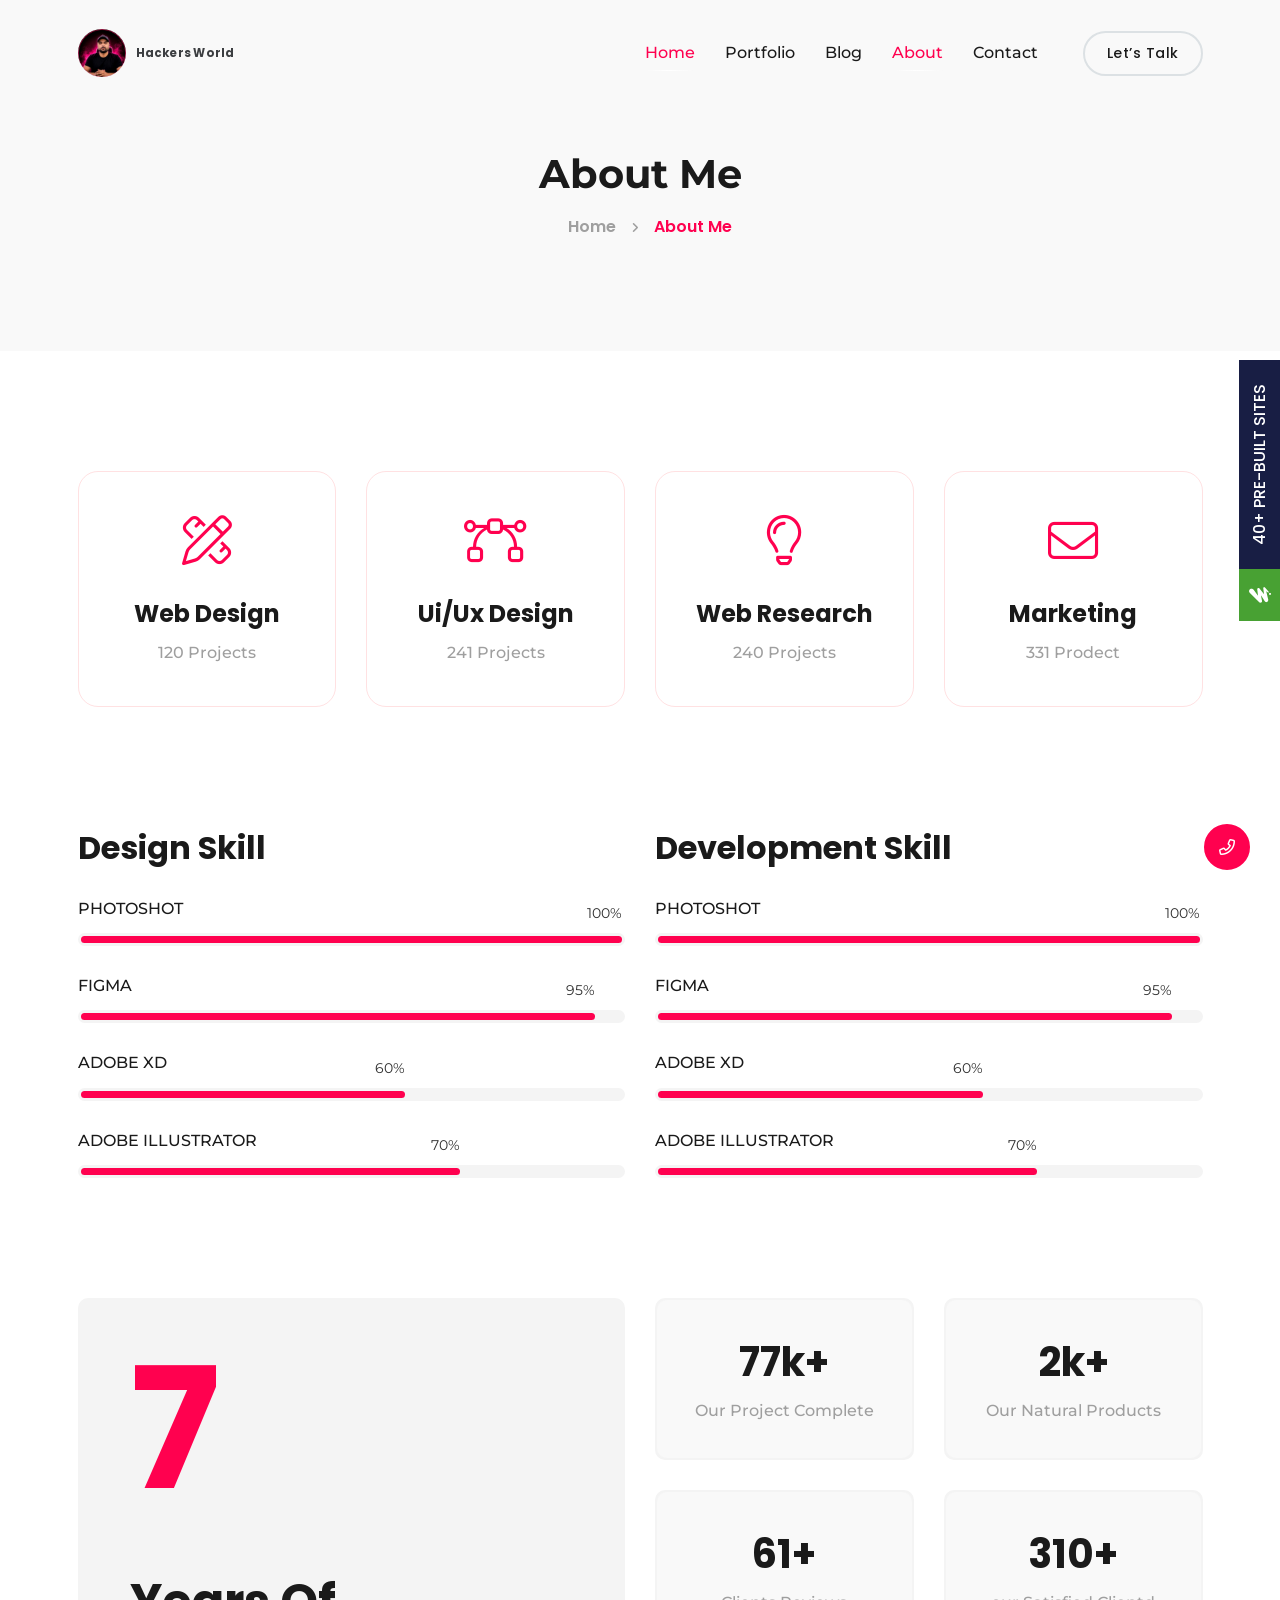
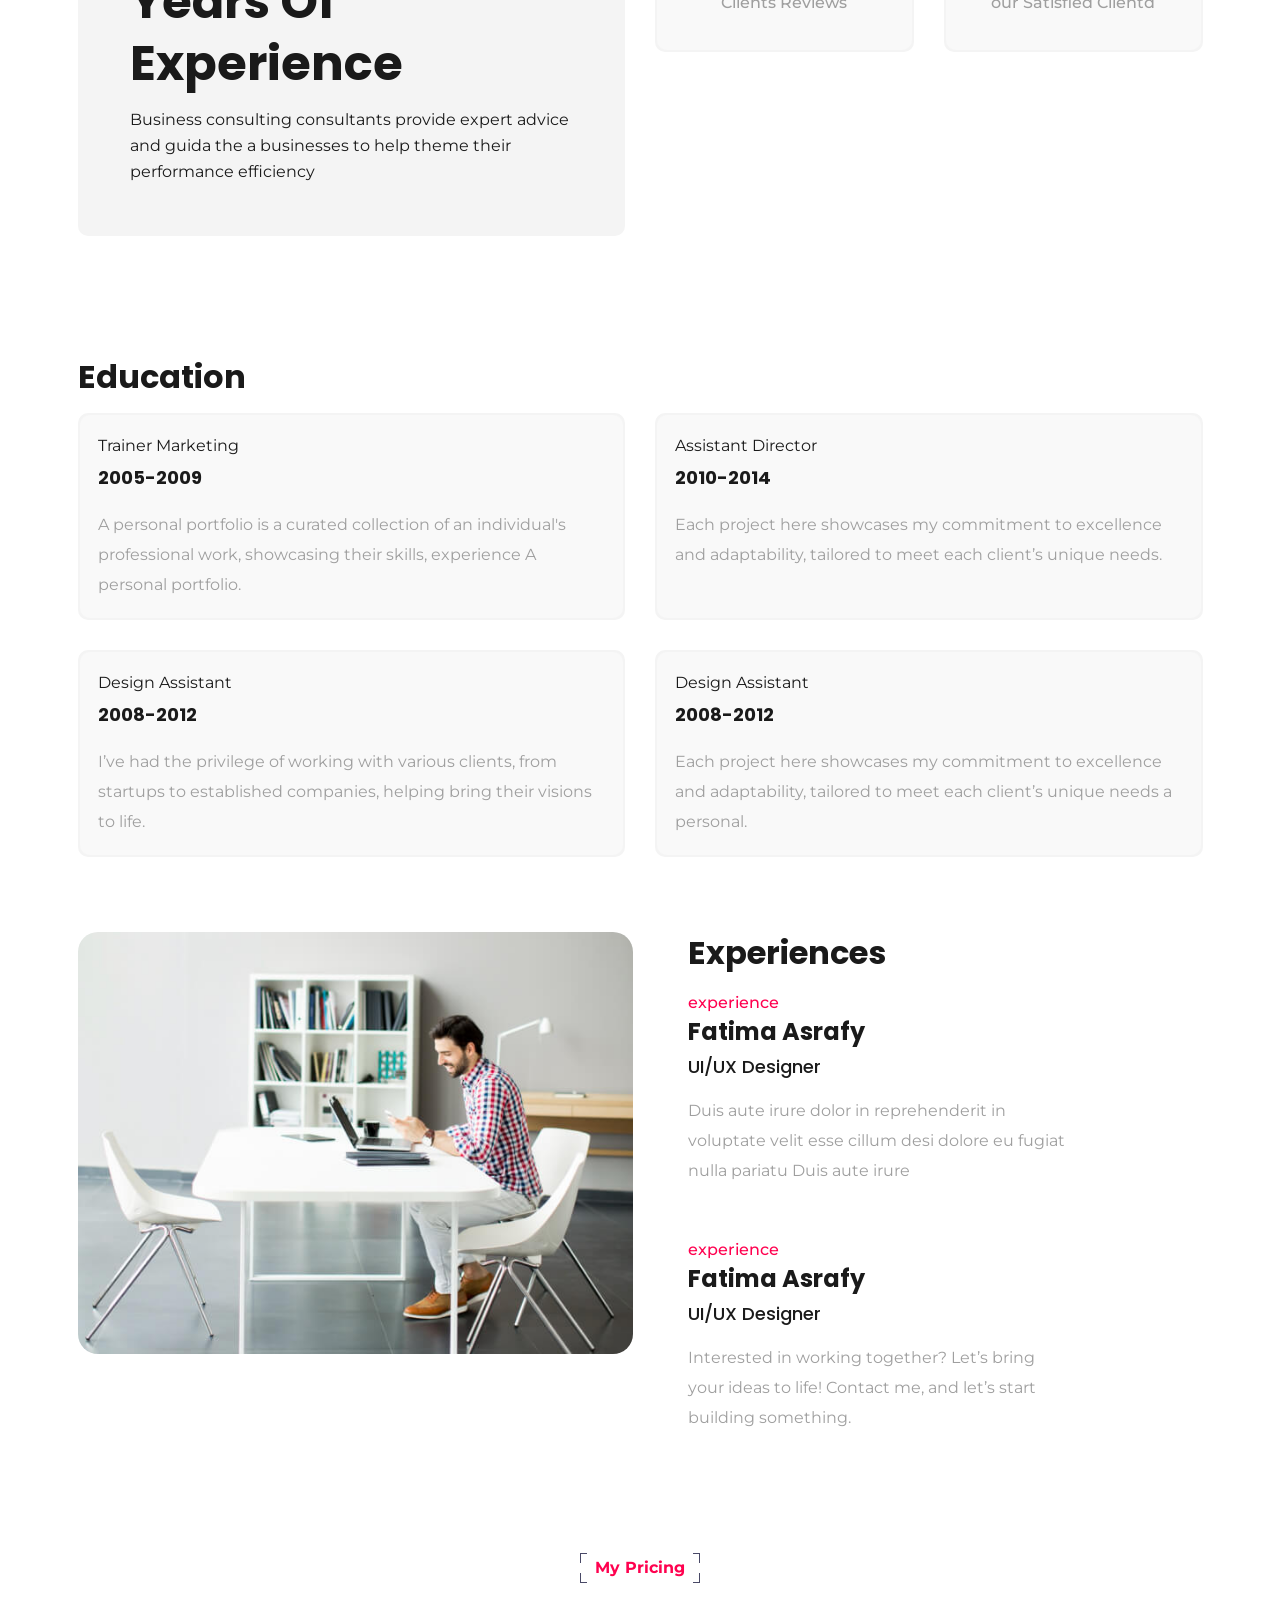
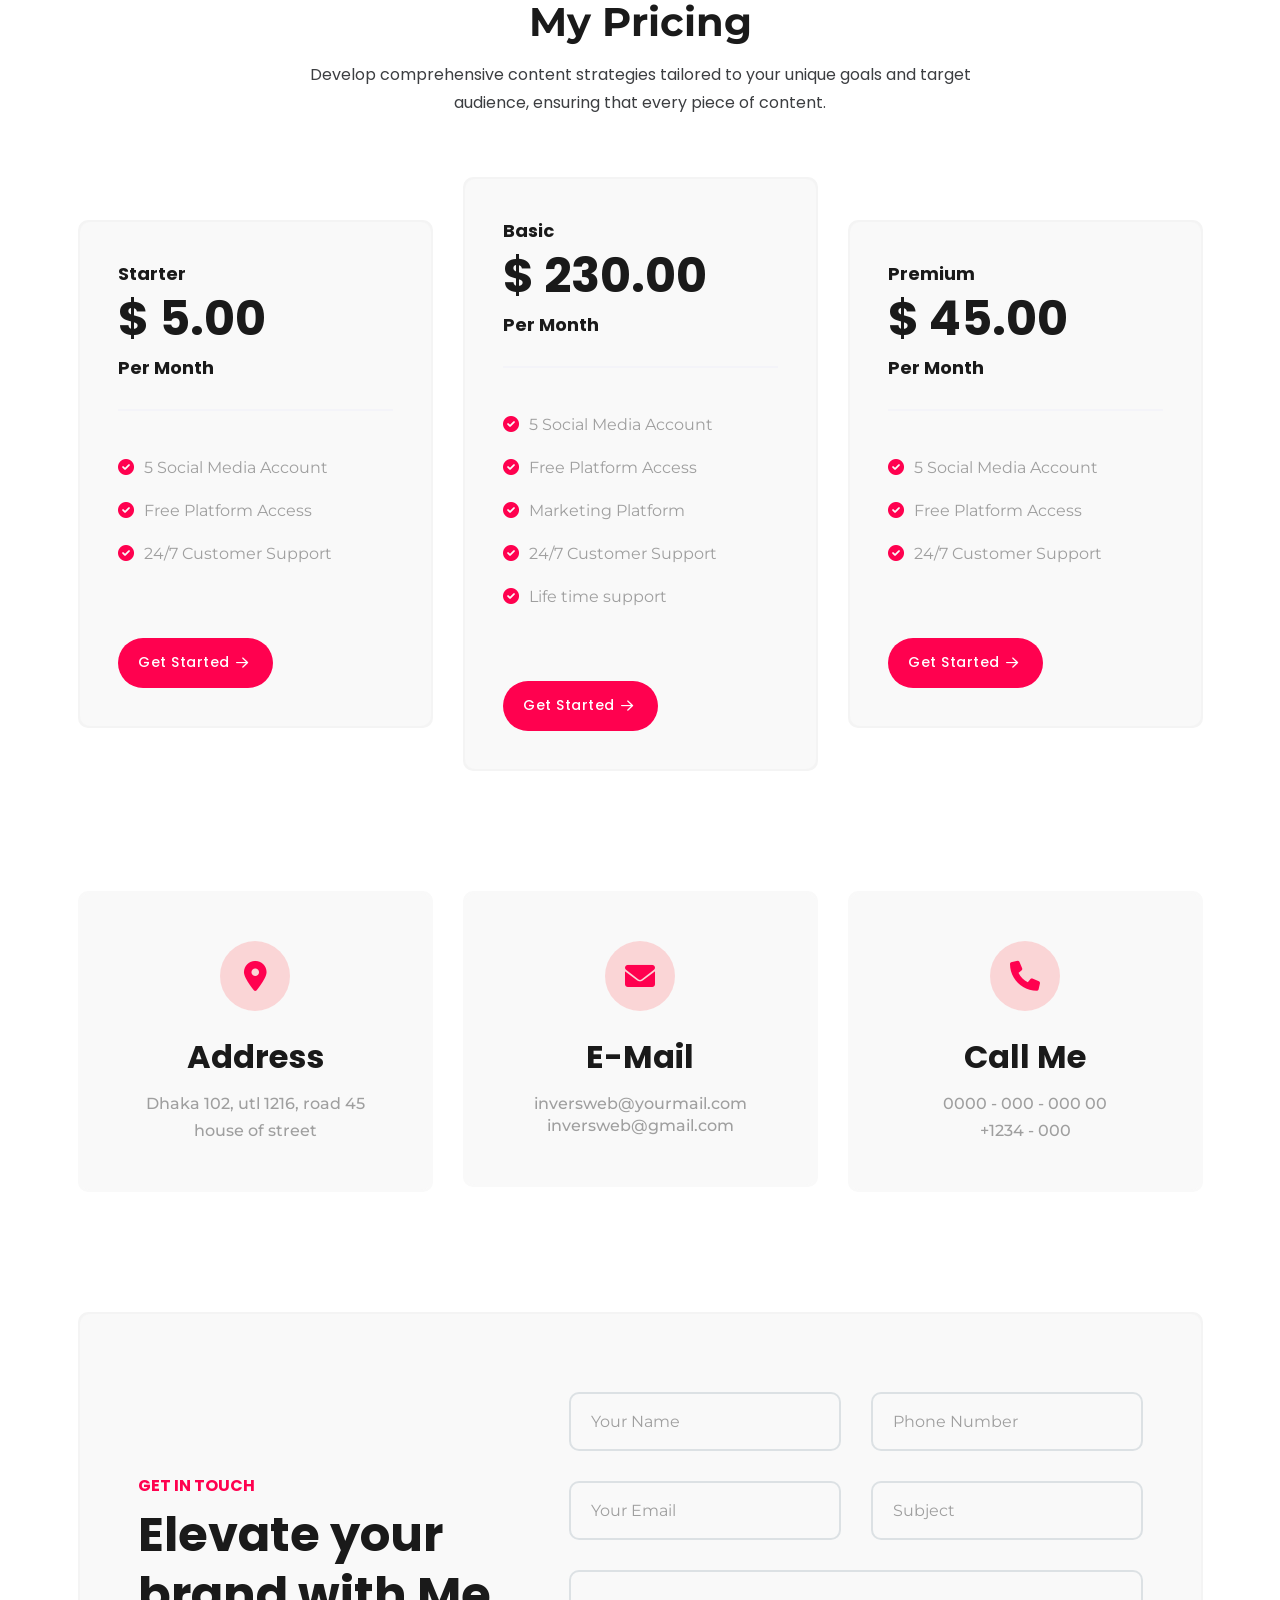
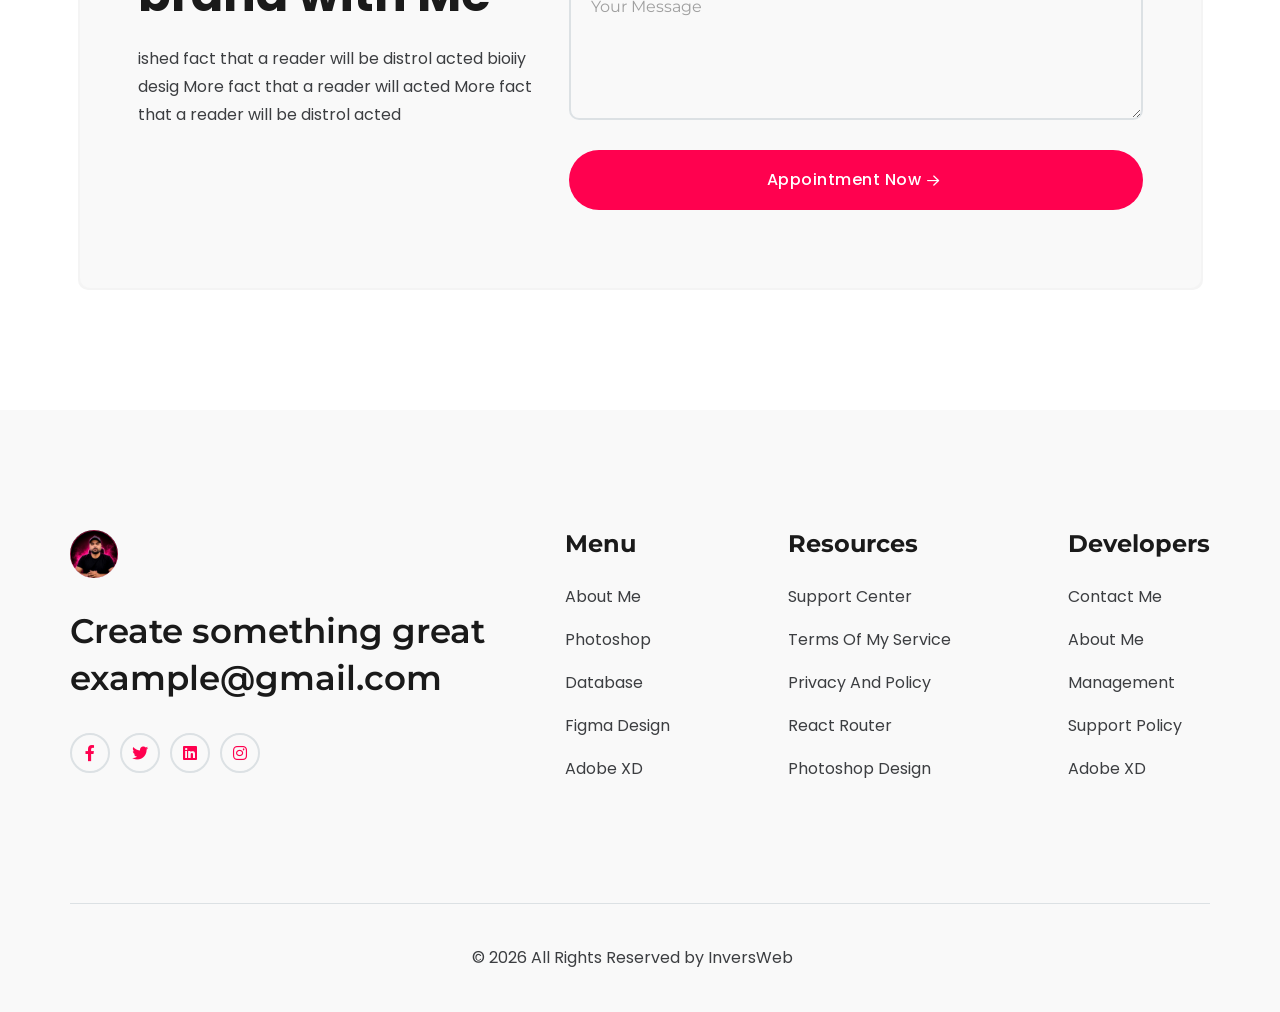
==== commit 1af8e32f: "new" ====
--- a/about-light.html
+++ b/about-light.html
@@ -46,42 +46,27 @@
                 <div class="col-lg-12">
                     <div class="header-content">
                         <div class="logo">
-                            <a href="index.html">
-                                <img class="logo-dark" src="assets/images/logo/logo-red-dark.svg" alt="logo">
-                                <img class="logo-white" src="assets/images/logo/logo-red-dark.svg" alt="logo">
+                            <a href="index.html" style="display:flex;align-items:center;gap:10px;text-decoration:none;">
+                                <img class="logo-dark" src="assets/images/logo/mansab-logo.jpg" alt="Chaudhry Mansab Ali" style="height:48px;width:48px;border-radius:50%;object-fit:cover;">
+                                <img class="logo-white" src="assets/images/logo/mansab-logo.jpg" alt="Chaudhry Mansab Ali" style="height:48px;width:48px;border-radius:50%;object-fit:cover;">
+                                <span style="font-size:1.15rem;font-weight:700;letter-spacing:0.02em;white-space:nowrap;color:inherit;">Hackers World</span>
                             </a>
                         </div>
                         <div class="tmp-header-right">
                             <nav class="tmp-mainmenu-nav d-none d-xl-block tmp-on-hover-animation">
                                 <nav class="navbar-example2 onepagenav">
                                     <ul class="tmp-mainmenu nav nav-pills">
-                                        <li class="current"><a class="smoth-animation" href="#home">Home</a></li>
-                                        <li><a class="smoth-animation" href="#service">Services</a></li>
-                                        <li><a class="smoth-animation" href="#portfolio">Portfolio</a></li>
-                                        <li><a class="smoth-animation" href="#blog">Blog</a></li>
-                                        <li><a class="smoth-animation" href="#contact">Contact</a></li>
-                                        <li class="has-dropdown">
-                                            <a href="#" class="external">Pages</a>
-                                            <ul class="submenu">
-                                                <li><a href="about-light.html">About</a></li>
-                                                <li><a href="service-light.html">Service</a></li>
-                                                <li><a href="service-details-light.html">Service Details</a></li>
-                                                <li><a href="portfolio-light.html">Portfolio</a></li>
-                                                <li><a href="portfolio-details-light.html">Portfolio Details</a></li>
-                                                <li><a href="blog-light.html">Blog</a></li>
-                                                <li><a href="blog-details-light.html">Blog Details</a></li>
-                                                <li><a href="contact-light.html">Contact</a></li>
-                                            </ul>
-                                        </li>
+                                        <li class="current"><a href="index.html">Home</a></li>
+                                        <li><a href="index.html#portfolio">Portfolio</a></li>
+                                        <li><a href="https://blog.thehackerstudio.com" target="_blank" rel="noopener">Blog</a></li>
+                                        <li class="current-page"><a href="about-light.html">About</a></li>
+                                        <li><a href="contact-light.html">Contact</a></li>
                                     </ul>
                                 </nav>
                             </nav>
                             <div class="header-btn tmp-button-group d-flex align-items-center">
                                 <a class="tmp-btn btn-border tmp-switch-btn btn-sm hover-transform-none radius-round d-none d-sm-block" href="contact-light.html">
                                     <span data-text="Let’s Talk">Let’s Talk</span>
-                                </a>
-                                <a class="tmp-btn tmp-switch-btn btn-sm hover-transform-none radius-round" href="contact-light.html">
-                                    <span data-text="Join Now">Join Now</span>
                                 </a>
                             </div>
                             <div class="tmp-side-collups-area d-block d-xl-none">
@@ -100,9 +85,10 @@
             <div class="inner">
                 <div class="header-top">
                     <div class="logo">
-                        <a href="index.html" class="logo-area">
-                            <img class="logo-dark" src="assets/images/logo/logo-red-dark.svg" alt="logo">
-                            <img class="logo-white" src="assets/images/logo/main-logo.svg" alt="logo">
+                        <a href="index.html" class="logo-area" style="display:flex;align-items:center;gap:10px;text-decoration:none;">
+                            <img class="logo-dark" src="assets/images/logo/mansab-logo.jpg" alt="Chaudhry Mansab Ali" style="height:48px;width:48px;border-radius:50%;object-fit:cover;">
+                            <img class="logo-white" src="assets/images/logo/mansab-logo.jpg" alt="Chaudhry Mansab Ali" style="height:48px;width:48px;border-radius:50%;object-fit:cover;">
+                            <span style="font-size:1.1rem;font-weight:700;letter-spacing:0.02em;white-space:nowrap;color:inherit;">Hackers World</span>
                         </a>
                     </div>
 
@@ -114,13 +100,12 @@
                 </div>
 
                 <ul class="tmp-mainmenu onepagenav-click">
-                    <li><a class="smoth-animation" href="#home">Home</a></li>
-                    <li><a class="smoth-animation" href="#service">Services</a></li>
-                    <li><a class="smoth-animation" href="#portfolio">Portfolio</a></li>
-                    <li><a class="smoth-animation" href="#resume">Resume</a></li>
-                    <li><a class="smoth-animation" href="#pricing">Pricing</a></li>
-                    <li><a class="smoth-animation" href="#blog">Blog</a></li>
-                    <li><a class="smoth-animation" href="#contacts">Contact</a></li>
+                    <li><a href="index.html">Home</a></li>
+                    <li><a href="index.html#portfolio">Portfolio</a></li>
+                    <li><a href="https://blog.thehackerstudio.com" target="_blank" rel="noopener">Blog</a></li>
+                    <li class="current-page"><a href="about-light.html">About</a></li>
+                    <li><a href="contact-light.html">Contact</a></li>
+                    <li><a href="contact-light.html" style="color:var(--color-primary);font-weight:600;">Let's Talk</a></li>
                 </ul>
 
                 <!-- social sharea area -->
@@ -764,7 +749,7 @@
                 <div class="tmp-footer-wrapper tmp-section-padding tmp-border-bottom gap-5 d-flex justify-content-between">
                     <div class="tmp-footer-left min-fit mr-50">
                         <a href="index.html" class="tmp-footer-logo mb-1">
-                            <img class="logo-image" width="150" height="40" src="assets/images/logo/logo-red-dark.svg" alt="biohub">
+                            <img class="logo-image" src="assets/images/logo/mansab-logo.jpg" alt="Chaudhry Mansab Ali" style="height:48px;width:48px;border-radius:50%;object-fit:cover;vertical-align:middle;margin-right:8px;">
                         </a>
                         <h3 class="tmp-footer-mail mt-5 mb-5 d-block h4">
                             Create something great
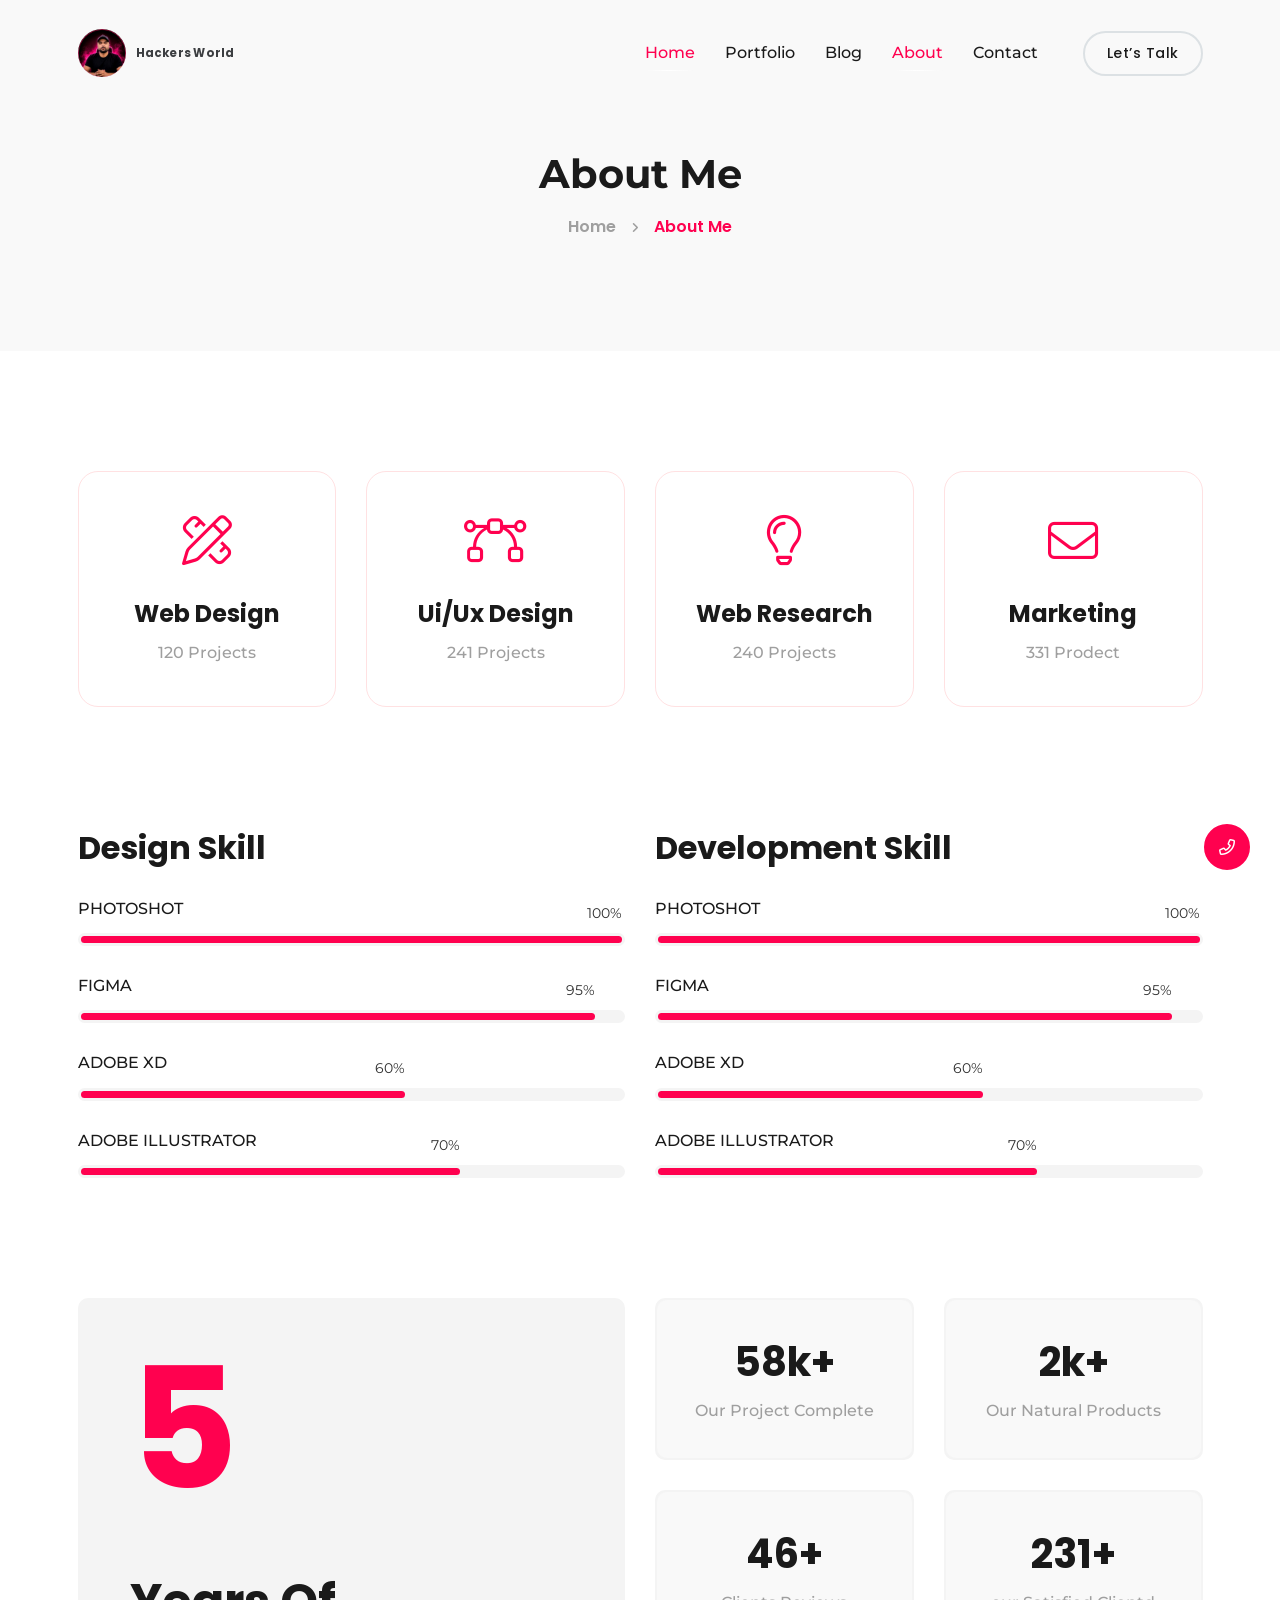
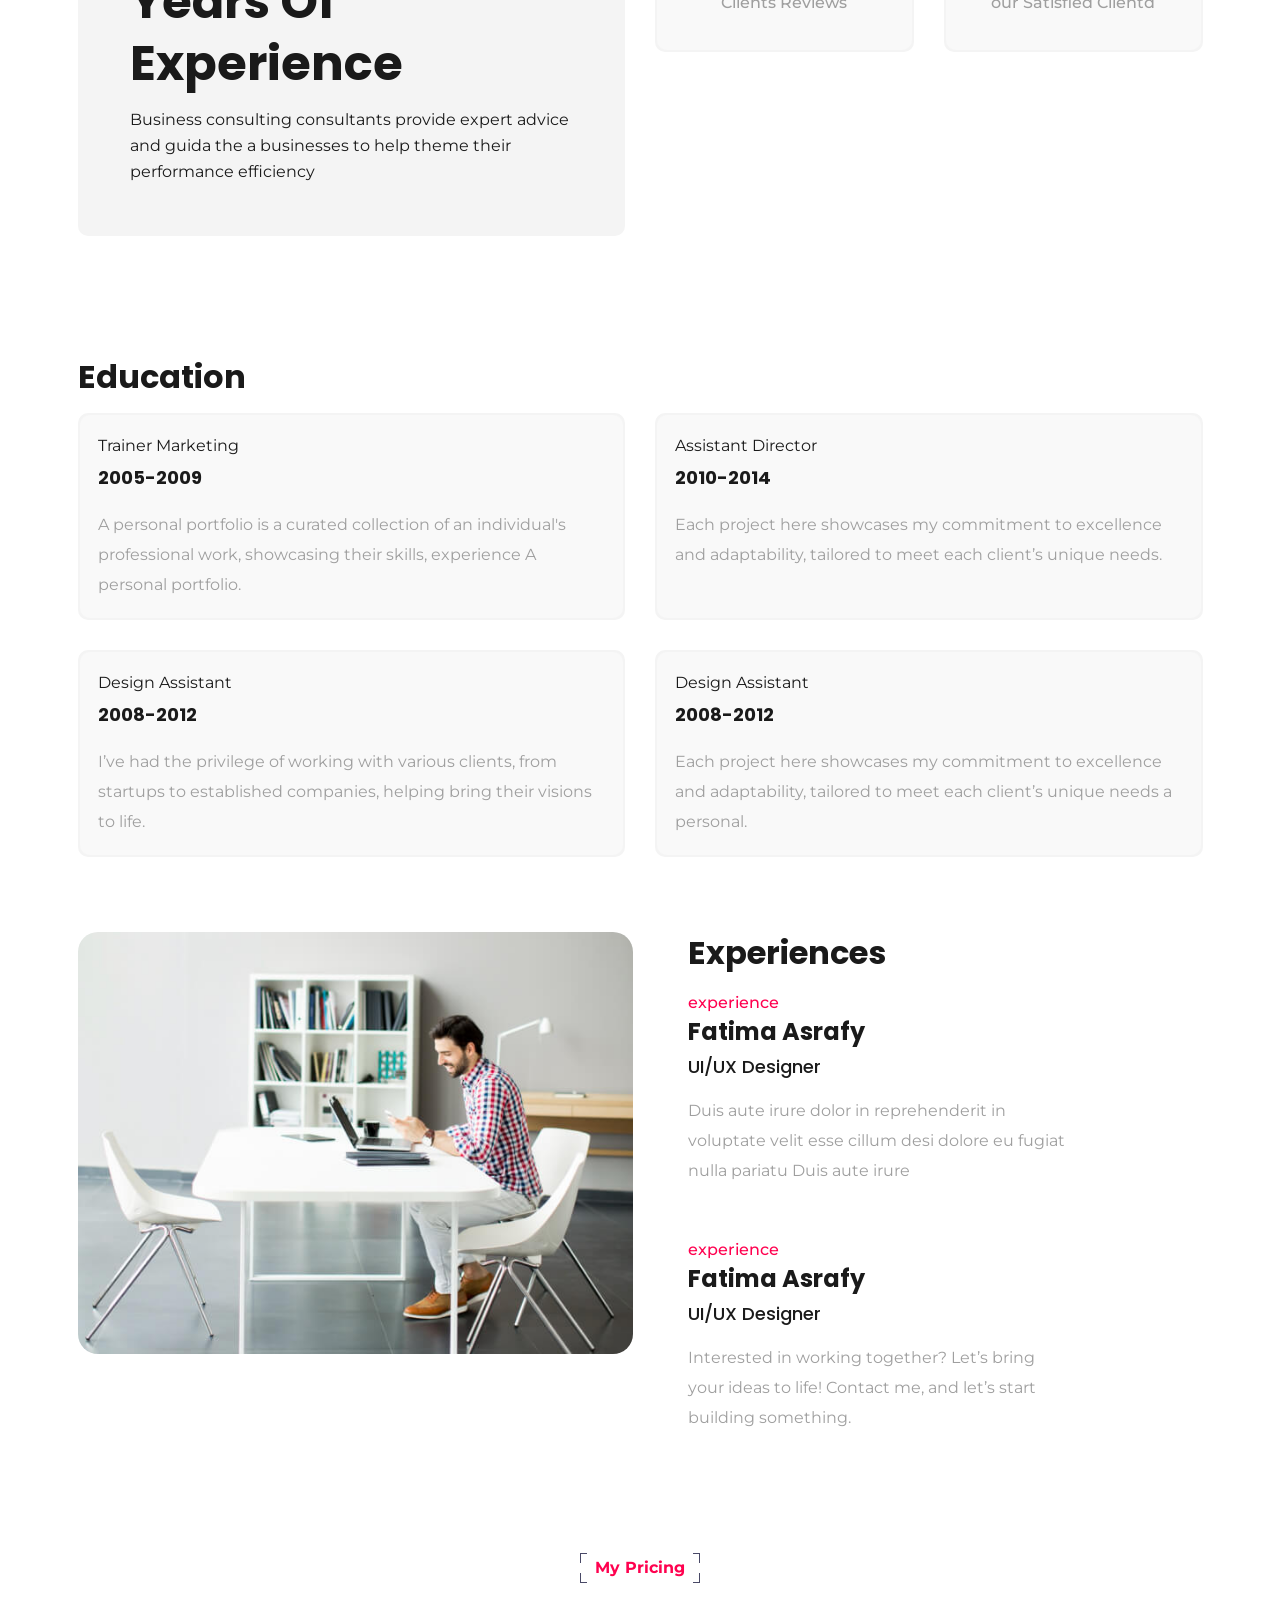
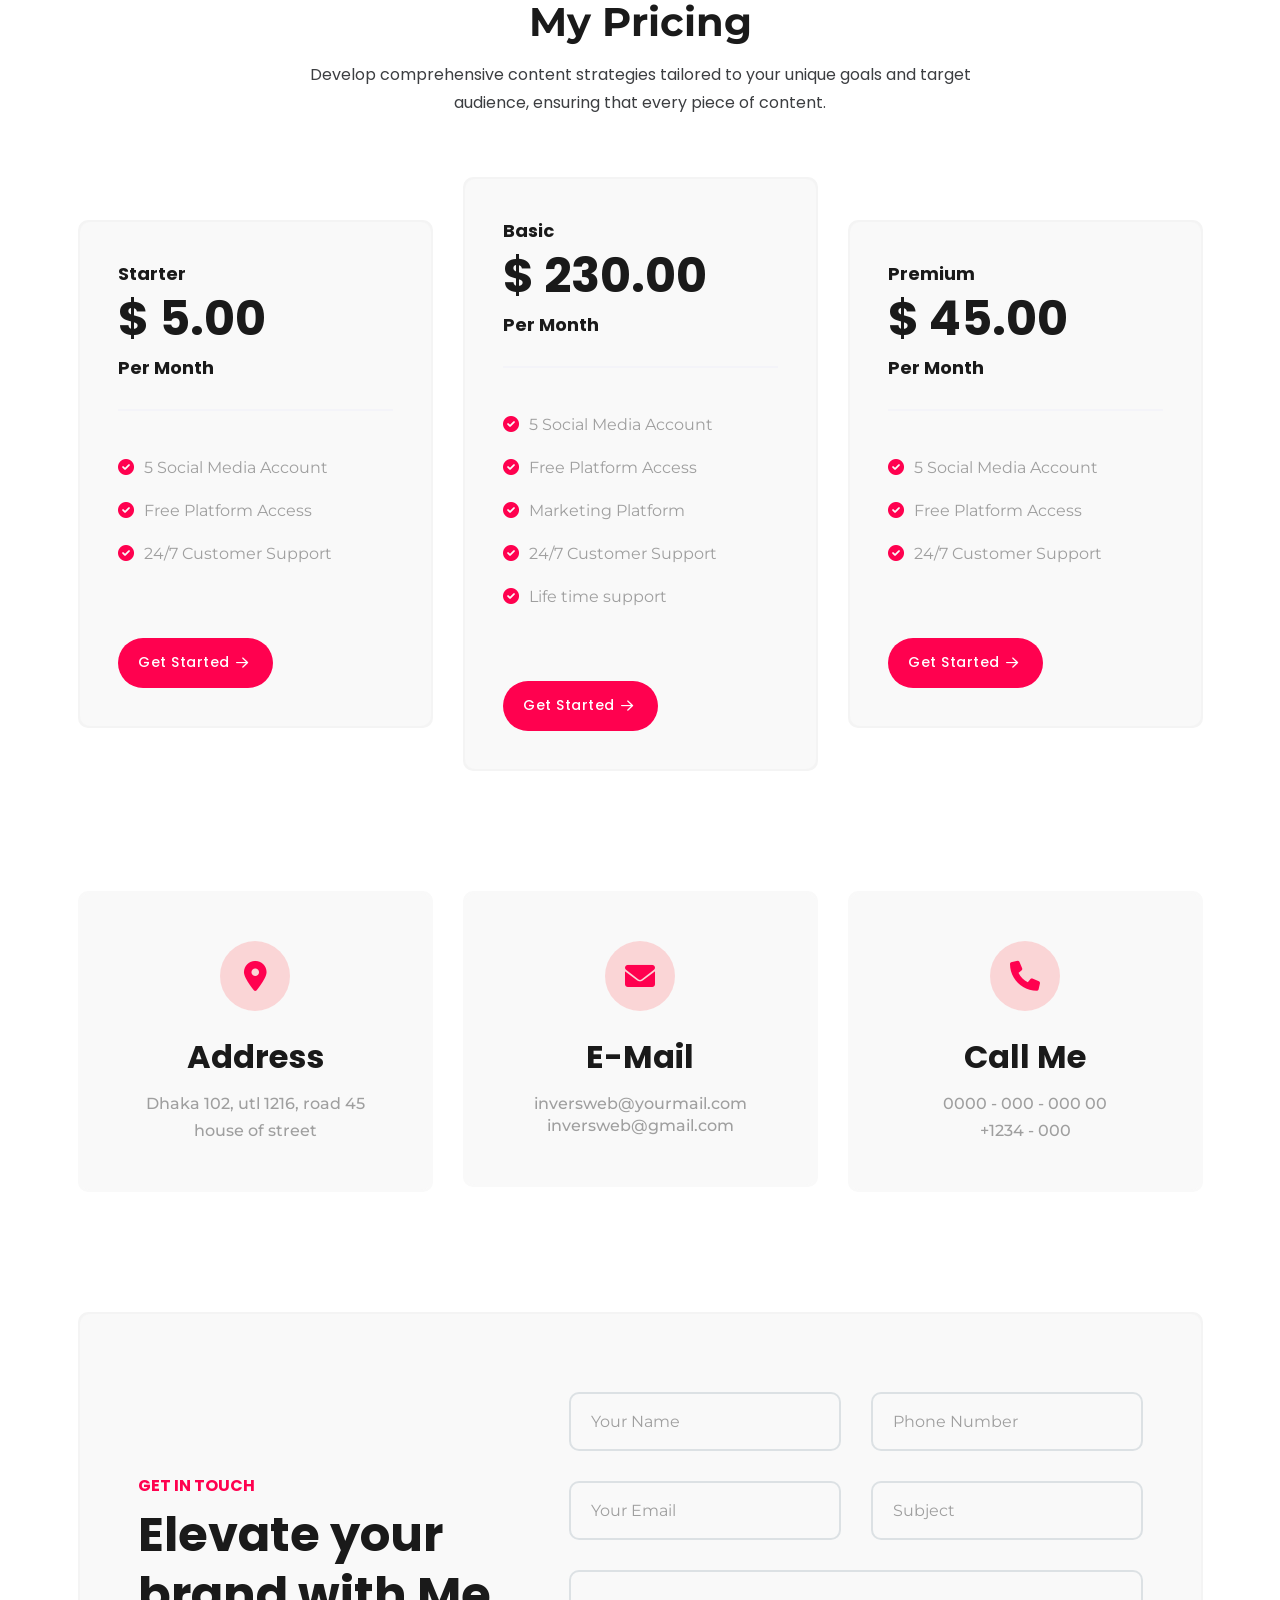
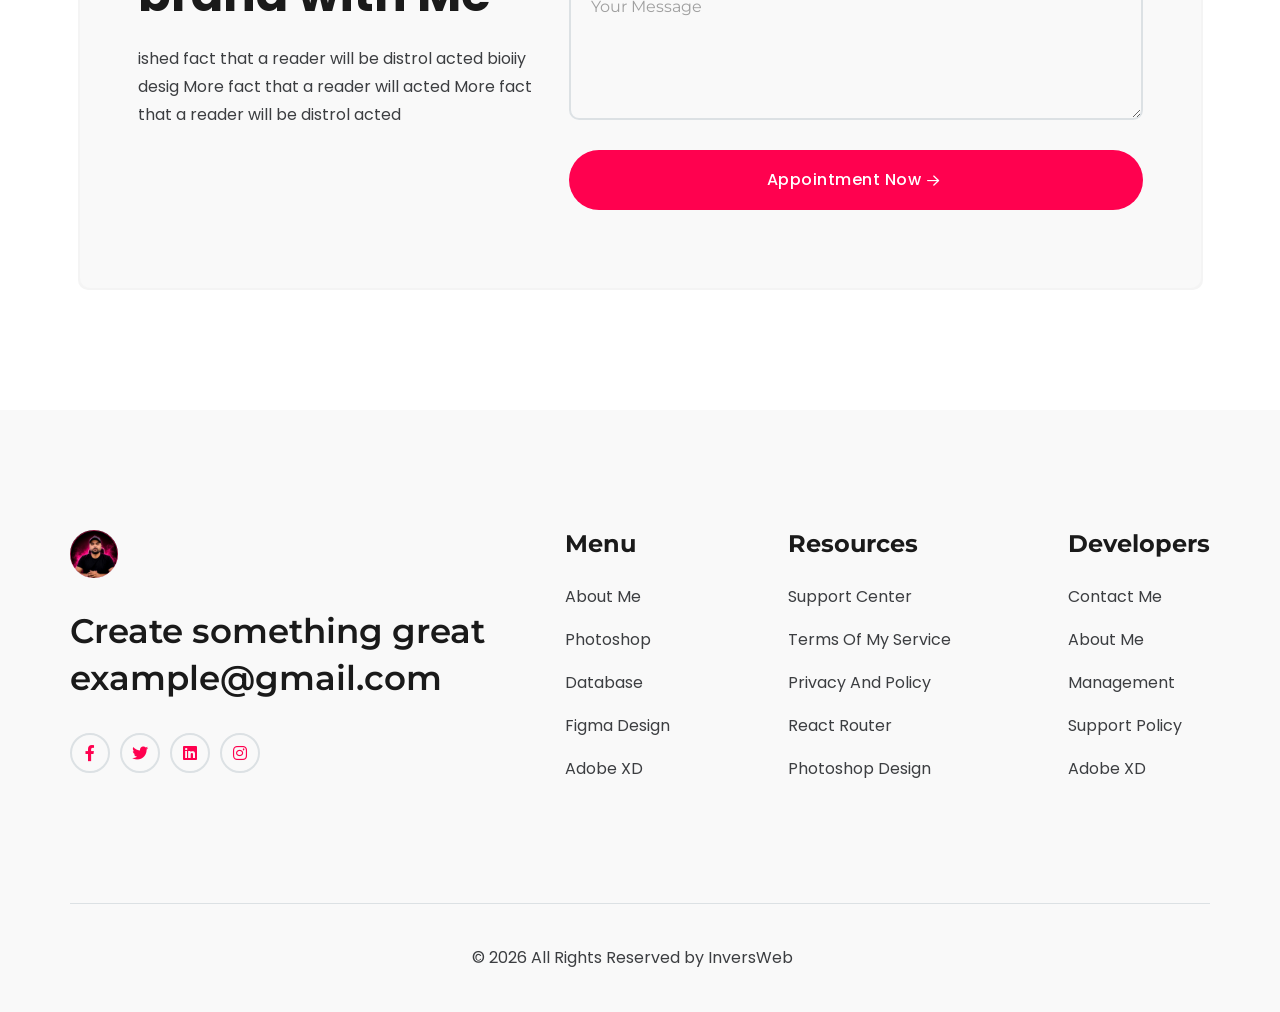
==== commit c9559730: "remove" ====
--- a/about-light.html
+++ b/about-light.html
@@ -54,13 +54,13 @@
                         </div>
                         <div class="tmp-header-right">
                             <nav class="tmp-mainmenu-nav d-none d-xl-block tmp-on-hover-animation">
-                                <nav class="navbar-example2 onepagenav">
+                                <nav class="navbar-example2">
                                     <ul class="tmp-mainmenu nav nav-pills">
-                                        <li class="current"><a href="index.html">Home</a></li>
-                                        <li><a href="index.html#portfolio">Portfolio</a></li>
-                                        <li><a href="https://blog.thehackerstudio.com" target="_blank" rel="noopener">Blog</a></li>
-                                        <li class="current-page"><a href="about-light.html">About</a></li>
-                                        <li><a href="contact-light.html">Contact</a></li>
+                                        <li class="current"><a href="index.html" class="external">Home</a></li>
+                                        <li><a href="index.html#portfolio" class="external">Portfolio</a></li>
+                                        <li><a href="https://blog.thehackerstudio.com" target="_blank" rel="noopener" class="external">Blog</a></li>
+                                        <li class="current-page"><a href="about-light.html" class="external">About</a></li>
+                                        <li><a href="contact-light.html" class="external">Contact</a></li>
                                     </ul>
                                 </nav>
                             </nav>
@@ -99,12 +99,12 @@
                     </div>
                 </div>
 
-                <ul class="tmp-mainmenu onepagenav-click">
+                <ul class="tmp-mainmenu">
                     <li><a href="index.html">Home</a></li>
-                    <li><a href="index.html#portfolio">Portfolio</a></li>
-                    <li><a href="https://blog.thehackerstudio.com" target="_blank" rel="noopener">Blog</a></li>
-                    <li class="current-page"><a href="about-light.html">About</a></li>
-                    <li><a href="contact-light.html">Contact</a></li>
+                    <li><a href="index.html#portfolio" class="external">Portfolio</a></li>
+                    <li><a href="https://blog.thehackerstudio.com" target="_blank" rel="noopener" class="external">Blog</a></li>
+                    <li class="current-page"><a href="about-light.html" class="external">About</a></li>
+                    <li><a href="contact-light.html" class="external">Contact</a></li>
                     <li><a href="contact-light.html" style="color:var(--color-primary);font-weight:600;">Let's Talk</a></li>
                 </ul>
 
@@ -913,1032 +913,9 @@
 
 
     <!-- <div class="tmp-right-demo">
-    <button class="demo-button">
-        <span class="text">Demos</span>
-    </button>
 </div> -->
 
-    <div class="demo-button-wrapper">
-        <div class="buy-theme">
-            <a href="https://themeforest.net/item/biohub-personal-portfolio-html-template/62520237" target="_blank">
-                <div class="theme-wrapper">
-                    <div>
-                        <svg width="22" height="22" viewBox="0 0 20 20" fill="none" xmlns="http://www.w3.org/2000/svg">
-                            <path d="M10.9854 19.9999C11.479 19.9999 11.8791 19.5998 11.8791 19.1063C11.8791 18.6127 11.479 18.2126 10.9854 18.2126C10.4919 18.2126 10.0918 18.6127 10.0918 19.1063C10.0918 19.5998 10.4919 19.9999 10.9854 19.9999Z" fill="white">
-                            </path>
-                            <path d="M16.1233 13.0134L11.0833 13.5539C10.9895 13.5633 10.9427 13.4477 11.0177 13.3883L15.9483 9.54819C16.267 9.28572 16.4732 8.87952 16.3857 8.44208C16.2983 7.77341 15.7452 7.33597 15.0453 7.42346L9.68658 8.20773C9.59284 8.22023 9.54285 8.1015 9.61784 8.04213L14.9297 3.98639C15.9764 3.17087 16.0639 1.57107 15.1047 0.639933C14.2329 -0.231832 12.8331 -0.203711 11.9613 0.668055L3.403 9.37634C3.08429 9.72629 2.93743 10.1919 3.02492 10.6855C3.17178 11.4729 3.95605 11.9948 4.74345 11.851L9.3585 10.9105C9.45849 10.8886 9.5116 11.023 9.42724 11.0792L4.30913 14.357C3.66859 14.7632 3.378 15.4912 3.5811 16.2192C3.7842 17.1785 4.74658 17.7315 5.67771 17.5003L13.3299 15.6162C13.4174 15.5943 13.4799 15.6943 13.4236 15.763L12.23 17.2378C11.9113 17.644 12.4331 18.1971 12.8706 17.8784L16.8013 14.6475C17.5012 14.0664 17.0357 12.929 16.1326 13.0165L16.1233 13.0134Z" fill="white"></path>
-                        </svg>
-                    </div>
-                </div>
-            </a>
-        </div>
-        <div class="all-demo show-demo">
-            <div class="demos">
-                <div class="theme-wrapper">
-                    <div>40+ Pre-built sites</div>
-                </div>
-            </div>
-        </div>
-    </div>
-
-    <div class="demo-modal-area dark-version">
-        <div class="wrapper">
-            <div class="tmp-modal-inner position-relative">
-                <div class="close-icon">
-                    <button class="demo-close-btn"><span><i class="fa-sharp fa-light fa-xmark"></i></span></button>
-                </div>
-                <div class="demo-top text-center">
-                    <h4 class="title">Biohub</h4>
-                    <p class="subtitle">A personal portfolio website is your digital resume—a place to showcase your work,
-                        skills, and achievements.</p>
-                </div>
-                <ul class="popuptab-area nav nav-tabs" id="popuptab" role="tablist">
-                    <li class="nav-item">
-                        <a class="nav-link active demo-dark" id="demodark-tab" data-bs-toggle="tab" href="#demodark" role="tab" aria-controls="demodark" aria-selected="true">Dark Demo</a>
-                    </li>
-                    <li class="nav-item">
-                        <a class="nav-link demo-light" id="demolight-tab" data-bs-toggle="tab" href="#demolight" role="tab" aria-controls="demolight" aria-selected="false">Light Demo</a>
-                    </li>
-                    <li class="nav-item">
-                        <a class="nav-link demo-pink" id="demopink-tab" data-bs-toggle="tab" href="#demopink" role="tab" aria-controls="demopink" aria-selected="false">Pink Demo</a>
-                    </li>
-                </ul>
-                <div class="tab-content" id="popuptabContent">
-                    <div class="tab-pane show active" id="demodark" role="tabpanel" aria-labelledby="demodark-tab">
-                        <div class="content">
-                            <div class="row g-5">
-                                <!-- Start Single Content  -->
-                                <div class="col-lg-4 col-md-6 col-12">
-                                    <div class="single-demo">
-                                        <div class="inner">
-                                            <div class="thumbnail">
-                                                <a target="_blank" href="index.html">
-                                                    <img class="w-100" src="assets/images/demo/01.webp" alt="Personal Portfolio">
-                                                    <span class="overlay-content">
-                                                    <span class="overlay-text">View Demo <i
-                                                            class="feather-external-link"></i></span>
-                                                    </span>
-                                                </a>
-                                            </div>
-                                            <div class="inner">
-                                                <h3 class="title"><a target="_blank" href="index.html">Main Demo</a></h3>
-                                            </div>
-                                        </div>
-                                    </div>
-                                </div>
-                                <!-- End Single Content  -->
-
-                                <!-- Start Single Content  -->
-                                <div class="col-lg-4 col-md-6 col-12">
-                                    <div class="single-demo">
-                                        <div class="inner">
-                                            <div class="thumbnail">
-                                                <a target="_blank" href="designer.html">
-                                                    <img class="w-100" src="assets/images/demo/02.webp" alt="Personal Portfolio">
-                                                    <span class="overlay-content">
-                                                    <span class="overlay-text">View Demo <i
-                                                            class="feather-external-link"></i></span>
-                                                    </span>
-                                                </a>
-                                            </div>
-                                            <div class="inner">
-                                                <h3 class="title"><a target="_blank" href="designer.html">Designer</a></h3>
-                                            </div>
-                                        </div>
-                                    </div>
-                                </div>
-                                <!-- End Single Content  -->
-
-                                <!-- Start Single Content  -->
-                                <div class="col-lg-4 col-md-6 col-12">
-                                    <div class="single-demo">
-                                        <div class="inner">
-                                            <div class="thumbnail">
-                                                <a target="_blank" href="developer.html">
-                                                    <img class="w-100" src="assets/images/demo/03.webp" alt="Personal Portfolio">
-                                                    <span class="overlay-content">
-                                                    <span class="overlay-text">View Demo <i
-                                                            class="feather-external-link"></i></span>
-                                                    </span>
-                                                </a>
-                                            </div>
-                                            <div class="inner">
-                                                <h3 class="title"><a target="_blank" href="developer.html">Developer</a></h3>
-                                            </div>
-                                        </div>
-                                    </div>
-                                </div>
-                                <!-- End Single Content  -->
-
-                                <!-- Start Single Content  -->
-                                <div class="col-lg-4 col-md-6 col-12">
-                                    <div class="single-demo">
-                                        <div class="inner">
-                                            <div class="thumbnail">
-                                                <a target="_blank" href="doctor.html">
-                                                    <img class="w-100" src="assets/images/demo/04.webp" alt="Personal Portfolio">
-                                                    <span class="overlay-content">
-                                                    <span class="overlay-text">View Demo <i
-                                                            class="feather-external-link"></i></span>
-                                                    </span>
-                                                </a>
-                                            </div>
-                                            <div class="inner">
-                                                <h3 class="title"><a target="_blank" href="doctor.html">Doctor</a></h3>
-                                            </div>
-                                        </div>
-                                    </div>
-                                </div>
-                                <!-- End Single Content  -->
-
-                                <!-- Start Single Content  -->
-                                <div class="col-lg-4 col-md-6 col-12">
-                                    <div class="single-demo">
-                                        <div class="inner">
-                                            <div class="thumbnail">
-                                                <a target="_blank" href="freelancer.html">
-                                                    <img class="w-100" src="assets/images/demo/05.webp" alt="Personal Portfolio">
-                                                    <span class="overlay-content">
-                                                    <span class="overlay-text">View Demo <i
-                                                            class="feather-external-link"></i></span>
-                                                    </span>
-                                                </a>
-                                            </div>
-                                            <div class="inner">
-                                                <h3 class="title"><a target="_blank" href="freelancer.html">Freelancer</a></h3>
-                                            </div>
-                                        </div>
-                                    </div>
-                                </div>
-                                <!-- End Single Content  -->
-
-                                <!-- Start Single Content  -->
-                                <div class="col-lg-4 col-md-6 col-12">
-                                    <div class="single-demo">
-                                        <div class="inner">
-                                            <div class="thumbnail">
-                                                <a target="_blank" href="model.html">
-                                                    <img class="w-100" src="assets/images/demo/06.webp" alt="Personal Portfolio">
-                                                    <span class="overlay-content">
-                                                    <span class="overlay-text">View Demo <i
-                                                            class="feather-external-link"></i></span>
-                                                    </span>
-                                                </a>
-                                            </div>
-                                            <div class="inner">
-                                                <h3 class="title"><a target="_blank" href="model.html">Model</a></h3>
-                                            </div>
-                                        </div>
-                                    </div>
-                                </div>
-                                <!-- End Single Content  -->
-
-                                <!-- Start Single Content  -->
-                                <div class="col-lg-4 col-md-6 col-12">
-                                    <div class="single-demo">
-                                        <div class="inner">
-                                            <div class="thumbnail">
-                                                <a target="_blank" href="photography.html">
-                                                    <img class="w-100" src="assets/images/demo/07.webp" alt="Personal Portfolio">
-                                                    <span class="overlay-content">
-                                                    <span class="overlay-text">View Demo <i
-                                                            class="feather-external-link"></i></span>
-                                                    </span>
-                                                </a>
-                                            </div>
-                                            <div class="inner">
-                                                <h3 class="title"><a target="_blank" href="photography.html">Photography</a></h3>
-                                            </div>
-                                        </div>
-                                    </div>
-                                </div>
-                                <!-- End Single Content  -->
-
-                                <!-- Start Single Content  -->
-                                <div class="col-lg-4 col-md-6 col-12">
-                                    <div class="single-demo">
-                                        <div class="inner">
-                                            <div class="thumbnail">
-                                                <a target="_blank" href="technician.html">
-                                                    <img class="w-100" src="assets/images/demo/08.webp" alt="Personal Portfolio">
-                                                    <span class="overlay-content">
-                                                    <span class="overlay-text">View Demo <i
-                                                            class="feather-external-link"></i></span>
-                                                    </span>
-                                                </a>
-                                            </div>
-                                            <div class="inner">
-                                                <h3 class="title"><a target="_blank" href="technician.html">Technician</a></h3>
-                                            </div>
-                                        </div>
-                                    </div>
-                                </div>
-                                <!-- End Single Content  -->
-
-                                <!-- Start Single Content  -->
-                                <div class="col-lg-4 col-md-6 col-12">
-                                    <div class="single-demo">
-                                        <div class="inner">
-                                            <div class="thumbnail">
-                                                <a target="_blank" href="uidesigner.html">
-                                                    <img class="w-100" src="assets/images/demo/09.webp" alt="Personal Portfolio">
-                                                    <span class="overlay-content">
-                                                    <span class="overlay-text">View Demo <i
-                                                            class="feather-external-link"></i></span>
-                                                    </span>
-                                                </a>
-                                            </div>
-                                            <div class="inner">
-                                                <h3 class="title"><a target="_blank" href="uidesigner.html">UI Designer</a></h3>
-                                            </div>
-                                        </div>
-                                    </div>
-                                </div>
-                                <!-- End Single Content  -->
-
-                                <!-- Start Single Content  -->
-                                <div class="col-lg-4 col-md-6 col-12">
-                                    <div class="single-demo">
-                                        <div class="inner">
-                                            <div class="thumbnail">
-                                                <a target="_blank" href="writer.html">
-                                                    <img class="w-100" src="assets/images/demo/10.webp" alt="Personal Portfolio">
-                                                    <span class="overlay-content">
-                                                    <span class="overlay-text">View Demo <i
-                                                            class="feather-external-link"></i></span>
-                                                    </span>
-                                                </a>
-                                            </div>
-                                            <div class="inner">
-                                                <h3 class="title"><a target="_blank" href="writer.html">Writer</a></h3>
-                                            </div>
-                                        </div>
-                                    </div>
-                                </div>
-                                <!-- End Single Content  -->
-
-                                <!-- Start Single Content  -->
-                                <div class="col-lg-4 col-md-6 col-12">
-                                    <div class="single-demo">
-                                        <div class="inner">
-                                            <div class="thumbnail">
-                                                <a target="_blank" href="actor.html">
-                                                    <img class="w-100" src="assets/images/demo/11.webp" alt="Personal Portfolio">
-                                                    <span class="overlay-content">
-                                                    <span class="overlay-text">View Demo <i
-                                                            class="feather-external-link"></i></span>
-                                                    </span>
-                                                </a>
-                                            </div>
-                                            <div class="inner">
-                                                <h3 class="title"><a target="_blank" href="actor.html">Actor</a></h3>
-                                            </div>
-                                        </div>
-                                    </div>
-                                </div>
-                                <!-- End Single Content  -->
-
-                                <!-- Start Single Content  -->
-                                <div class="col-lg-4 col-md-6 col-12">
-                                    <div class="single-demo">
-                                        <div class="inner">
-                                            <div class="thumbnail">
-                                                <a target="_blank" href="teacher.html">
-                                                    <img class="w-100" src="assets/images/demo/12.webp" alt="Personal Portfolio">
-                                                    <span class="overlay-content">
-                                                    <span class="overlay-text">View Demo <i
-                                                            class="feather-external-link"></i></span>
-                                                    </span>
-                                                </a>
-                                            </div>
-                                            <div class="inner">
-                                                <h3 class="title"><a target="_blank" href="teacher.html">Teacher</a></h3>
-                                            </div>
-                                        </div>
-                                    </div>
-                                </div>
-                                <!-- End Single Content  -->
-
-
-                                <!-- Start Single Content  -->
-                                <div class="col-lg-4 col-md-6 col-12">
-                                    <div class="single-demo">
-                                        <div class="inner">
-                                            <div class="thumbnail">
-                                                <a href="#">
-                                                    <img class="w-100" src="assets/images/demo/coming-soon.png" alt="Personal Portfolio">
-                                                    <span class="overlay-content">
-                                                    <span class="overlay-text">Coming Soon<i
-                                                            class="feather-external-link"></i></span>
-                                                    </span>
-                                                </a>
-                                            </div>
-                                            <div class="inner">
-                                                <h3 class="title"><a href="#">Coming Soon</a></h3>
-                                            </div>
-                                        </div>
-                                    </div>
-                                </div>
-                                <!-- End Single Content  -->
-
-                                <!-- Start Single Content  -->
-                                <div class="col-lg-4 col-md-6 col-12">
-                                    <div class="single-demo">
-                                        <div class="inner">
-                                            <div class="thumbnail">
-                                                <a href="#">
-                                                    <img class="w-100" src="assets/images/demo/coming-soon.png" alt="Personal Portfolio">
-                                                    <span class="overlay-content">
-                                                    <span class="overlay-text">Coming Soon<i
-                                                            class="feather-external-link"></i></span>
-                                                    </span>
-                                                </a>
-                                            </div>
-                                            <div class="inner">
-                                                <h3 class="title"><a href="#">Coming Soon</a></h3>
-                                            </div>
-                                        </div>
-                                    </div>
-                                </div>
-                                <!-- End Single Content  -->
-
-                                <!-- Start Single Content  -->
-                                <div class="col-lg-4 col-md-6 col-12">
-                                    <div class="single-demo">
-                                        <div class="inner">
-                                            <div class="thumbnail">
-                                                <a href="#">
-                                                    <img class="w-100" src="assets/images/demo/coming-soon.png" alt="Personal Portfolio">
-                                                    <span class="overlay-content">
-                                                    <span class="overlay-text">Coming Soon<i
-                                                            class="feather-external-link"></i></span>
-                                                    </span>
-                                                </a>
-                                            </div>
-                                            <div class="inner">
-                                                <h3 class="title"><a href="#">Coming Soon</a></h3>
-                                            </div>
-                                        </div>
-                                    </div>
-                                </div>
-                                <!-- End Single Content  -->
-
-
-                            </div>
-                        </div>
-                    </div>
-
-
-                    <div class="tab-pane" id="demolight" role="tabpanel" aria-labelledby="demolight-tab">
-                        <div class="content">
-                            <div class="row g-5">
-
-                                <!-- Start Single Content  -->
-                                <div class="col-lg-4 col-md-6 col-12">
-                                    <div class="single-demo">
-                                        <div class="inner">
-                                            <div class="thumbnail">
-                                                <a target="_blank" href="index-light.html">
-                                                    <img class="w-100" src="assets/images/demo/home-1-white.webp" alt="Personal Portfolio">
-                                                    <span class="overlay-content">
-                                                    <span class="overlay-text">View Demo <i
-                                                            class="feather-external-link"></i></span>
-                                                    </span>
-                                                </a>
-                                            </div>
-                                            <div class="inner">
-                                                <h3 class="title"><a target="_blank" href="index-light.html">Main Demo</a></h3>
-                                            </div>
-                                        </div>
-                                    </div>
-                                </div>
-                                <!-- End Single Content  -->
-
-                                <!-- Start Single Content  -->
-                                <div class="col-lg-4 col-md-6 col-12">
-                                    <div class="single-demo">
-                                        <div class="inner">
-                                            <div class="thumbnail">
-                                                <a target="_blank" href="designer-light.html">
-                                                    <img class="w-100" src="assets/images/demo/home-2-white.webp" alt="Personal Portfolio">
-                                                    <span class="overlay-content">
-                                                    <span class="overlay-text">View Demo <i
-                                                            class="feather-external-link"></i></span>
-                                                    </span>
-                                                </a>
-                                            </div>
-                                            <div class="inner">
-                                                <h3 class="title"><a target="_blank" href="designer-light.html">Designer</a></h3>
-                                            </div>
-                                        </div>
-                                    </div>
-                                </div>
-                                <!-- End Single Content  -->
-
-                                <!-- Start Single Content  -->
-                                <div class="col-lg-4 col-md-6 col-12">
-                                    <div class="single-demo">
-                                        <div class="inner">
-                                            <div class="thumbnail">
-                                                <a target="_blank" href="developer-light.html">
-                                                    <img class="w-100" src="assets/images/demo/home-3-white.webp" alt="Personal Portfolio">
-                                                    <span class="overlay-content">
-                                                    <span class="overlay-text">View Demo <i
-                                                            class="feather-external-link"></i></span>
-                                                    </span>
-                                                </a>
-                                            </div>
-                                            <div class="inner">
-                                                <h3 class="title"><a target="_blank" href="developer-light.html">Developer</a></h3>
-                                            </div>
-                                        </div>
-                                    </div>
-                                </div>
-                                <!-- End Single Content  -->
-
-                                <!-- Start Single Content  -->
-                                <div class="col-lg-4 col-md-6 col-12">
-                                    <div class="single-demo">
-                                        <div class="inner">
-                                            <div class="thumbnail">
-                                                <a target="_blank" href="doctor-light.html">
-                                                    <img class="w-100" src="assets/images/demo/home-4-white.webp" alt="Personal Portfolio">
-                                                    <span class="overlay-content">
-                                                    <span class="overlay-text">View Demo <i
-                                                            class="feather-external-link"></i></span>
-                                                    </span>
-                                                </a>
-                                            </div>
-                                            <div class="inner">
-                                                <h3 class="title"><a target="_blank" href="doctor-light.html">Doctor</a></h3>
-                                            </div>
-                                        </div>
-                                    </div>
-                                </div>
-                                <!-- End Single Content  -->
-
-                                <!-- Start Single Content  -->
-                                <div class="col-lg-4 col-md-6 col-12">
-                                    <div class="single-demo">
-                                        <div class="inner">
-                                            <div class="thumbnail">
-                                                <a target="_blank" href="freelancer-light.html">
-                                                    <img class="w-100" src="assets/images/demo/home-5-white.webp" alt="Personal Portfolio">
-                                                    <span class="overlay-content">
-                                                    <span class="overlay-text">View Demo <i
-                                                            class="feather-external-link"></i></span>
-                                                    </span>
-                                                </a>
-                                            </div>
-                                            <div class="inner">
-                                                <h3 class="title"><a target="_blank" href="freelancer-light.html">Freelancer</a></h3>
-                                            </div>
-                                        </div>
-                                    </div>
-                                </div>
-                                <!-- End Single Content  -->
-
-                                <!-- Start Single Content  -->
-                                <div class="col-lg-4 col-md-6 col-12">
-                                    <div class="single-demo">
-                                        <div class="inner">
-                                            <div class="thumbnail">
-                                                <a target="_blank" href="model-light.html">
-                                                    <img class="w-100" src="assets/images/demo/home-6-white.webp" alt="Personal Portfolio">
-                                                    <span class="overlay-content">
-                                                    <span class="overlay-text">View Demo <i
-                                                            class="feather-external-link"></i></span>
-                                                    </span>
-                                                </a>
-                                            </div>
-                                            <div class="inner">
-                                                <h3 class="title"><a target="_blank" href="model-light.html">Model</a></h3>
-                                            </div>
-                                        </div>
-                                    </div>
-                                </div>
-                                <!-- End Single Content  -->
-
-                                <!-- Start Single Content  -->
-                                <div class="col-lg-4 col-md-6 col-12">
-                                    <div class="single-demo">
-                                        <div class="inner">
-                                            <div class="thumbnail">
-                                                <a target="_blank" href="photography-light.html">
-                                                    <img class="w-100" src="assets/images/demo/home-7-white.webp" alt="Personal Portfolio">
-                                                    <span class="overlay-content">
-                                                    <span class="overlay-text">View Demo <i
-                                                            class="feather-external-link"></i></span>
-                                                    </span>
-                                                </a>
-                                            </div>
-                                            <div class="inner">
-                                                <h3 class="title"><a target="_blank" href="photography-light.html">Photography</a></h3>
-                                            </div>
-                                        </div>
-                                    </div>
-                                </div>
-                                <!-- End Single Content  -->
-
-                                <!-- Start Single Content  -->
-                                <div class="col-lg-4 col-md-6 col-12">
-                                    <div class="single-demo">
-                                        <div class="inner">
-                                            <div class="thumbnail">
-                                                <a target="_blank" href="technician-light.html">
-                                                    <img class="w-100" src="assets/images/demo/home-8-white.webp" alt="Personal Portfolio">
-                                                    <span class="overlay-content">
-                                                    <span class="overlay-text">View Demo <i
-                                                            class="feather-external-link"></i></span>
-                                                    </span>
-                                                </a>
-                                            </div>
-                                            <div class="inner">
-                                                <h3 class="title"><a target="_blank" href="technician-light.html">Technician</a></h3>
-                                            </div>
-                                        </div>
-                                    </div>
-                                </div>
-                                <!-- End Single Content  -->
-
-                                <!-- Start Single Content  -->
-                                <div class="col-lg-4 col-md-6 col-12">
-                                    <div class="single-demo">
-                                        <div class="inner">
-                                            <div class="thumbnail">
-                                                <a target="_blank" href="uidesigner-light.html">
-                                                    <img class="w-100" src="assets/images/demo/home-9-white.webp" alt="Personal Portfolio">
-                                                    <span class="overlay-content">
-                                                    <span class="overlay-text">View Demo <i
-                                                            class="feather-external-link"></i></span>
-                                                    </span>
-                                                </a>
-                                            </div>
-                                            <div class="inner">
-                                                <h3 class="title"><a target="_blank" href="uidesigner-light.html">Ui Designer</a></h3>
-                                            </div>
-                                        </div>
-                                    </div>
-                                </div>
-                                <!-- End Single Content  -->
-
-                                <!-- Start Single Content  -->
-                                <div class="col-lg-4 col-md-6 col-12">
-                                    <div class="single-demo">
-                                        <div class="inner">
-                                            <div class="thumbnail">
-                                                <a target="_blank" href="writer-light.html">
-                                                    <img class="w-100" src="assets/images/demo/home-10-white.webp" alt="Personal Portfolio">
-                                                    <span class="overlay-content">
-                                                    <span class="overlay-text">View Demo <i
-                                                            class="feather-external-link"></i></span>
-                                                    </span>
-                                                </a>
-                                            </div>
-                                            <div class="inner">
-                                                <h3 class="title"><a target="_blank" href="writer-light.html">Writer</a></h3>
-                                            </div>
-                                        </div>
-                                    </div>
-                                </div>
-                                <!-- End Single Content  -->
-
-
-                                <!-- Start Single Content  -->
-                                <div class="col-lg-4 col-md-6 col-12">
-                                    <div class="single-demo">
-                                        <div class="inner">
-                                            <div class="thumbnail">
-                                                <a target="_blank" href="actor-light.html">
-                                                    <img class="w-100" src="assets/images/demo/home-11-white.webp" alt="Personal Portfolio">
-                                                    <span class="overlay-content">
-                                                    <span class="overlay-text">View Demo <i
-                                                            class="feather-external-link"></i></span>
-                                                    </span>
-                                                </a>
-                                            </div>
-                                            <div class="inner">
-                                                <h3 class="title"><a target="_blank" href="actor-light.html">Actor</a></h3>
-                                            </div>
-                                        </div>
-                                    </div>
-                                </div>
-                                <!-- End Single Content  -->
-
-                                <!-- Start Single Content  -->
-                                <div class="col-lg-4 col-md-6 col-12">
-                                    <div class="single-demo">
-                                        <div class="inner">
-                                            <div class="thumbnail">
-                                                <a target="_blank" href="teacher-light.html">
-                                                    <img class="w-100" src="assets/images/demo/home-12-white.webp" alt="Personal Portfolio">
-                                                    <span class="overlay-content">
-                                                    <span class="overlay-text">View Demo <i
-                                                            class="feather-external-link"></i></span>
-                                                    </span>
-                                                </a>
-                                            </div>
-                                            <div class="inner">
-                                                <h3 class="title"><a target="_blank" href="teacher-light.html">Teacher</a></h3>
-                                            </div>
-                                        </div>
-                                    </div>
-                                </div>
-                                <!-- End Single Content  -->
-
-
-                                <!-- Start Single Content  -->
-                                <div class="col-lg-4 col-md-6 col-12">
-                                    <div class="single-demo">
-                                        <div class="inner">
-                                            <div class="thumbnail">
-                                                <a href="#">
-                                                    <img class="w-100" src="assets/images/demo/coming-soon.png" alt="Personal Portfolio">
-                                                    <span class="overlay-content">
-                                                    <span class="overlay-text">Coming Soon<i
-                                                            class="feather-external-link"></i></span>
-                                                    </span>
-                                                </a>
-                                            </div>
-                                            <div class="inner">
-                                                <h3 class="title"><a href="#">Coming Soon</a></h3>
-                                            </div>
-                                        </div>
-                                    </div>
-                                </div>
-                                <!-- End Single Content  -->
-                                <!-- Start Single Content  -->
-                                <div class="col-lg-4 col-md-6 col-12">
-                                    <div class="single-demo">
-                                        <div class="inner">
-                                            <div class="thumbnail">
-                                                <a href="#">
-                                                    <img class="w-100" src="assets/images/demo/coming-soon.png" alt="Personal Portfolio">
-                                                    <span class="overlay-content">
-                                                    <span class="overlay-text">Coming Soon<i
-                                                            class="feather-external-link"></i></span>
-                                                    </span>
-                                                </a>
-                                            </div>
-                                            <div class="inner">
-                                                <h3 class="title"><a href="#">Coming Soon</a></h3>
-                                            </div>
-                                        </div>
-                                    </div>
-                                </div>
-                                <!-- End Single Content  -->
-                                <!-- Start Single Content  -->
-                                <div class="col-lg-4 col-md-6 col-12">
-                                    <div class="single-demo">
-                                        <div class="inner">
-                                            <div class="thumbnail">
-                                                <a href="#">
-                                                    <img class="w-100" src="assets/images/demo/coming-soon.png" alt="Personal Portfolio">
-                                                    <span class="overlay-content">
-                                                    <span class="overlay-text">Coming Soon<i
-                                                            class="feather-external-link"></i></span>
-                                                    </span>
-                                                </a>
-                                            </div>
-                                            <div class="inner">
-                                                <h3 class="title"><a href="#">Coming Soon</a></h3>
-                                            </div>
-                                        </div>
-                                    </div>
-                                </div>
-                                <!-- End Single Content  -->
-
-
-                            </div>
-                        </div>
-                    </div>
-
-                    <div class="tab-pane" id="demopink" role="tabpanel" aria-labelledby="demopink-tab">
-                        <div class="content">
-                            <div class="row g-5">
-                                <!-- Start Single Content  -->
-                                <div class="col-lg-4 col-md-6 col-12">
-                                    <div class="single-demo">
-                                        <div class="inner">
-                                            <div class="thumbnail">
-                                                <a target="_blank" href="index-pink.html">
-                                                    <img class="w-100" src="assets/images/demo/01-pink.webp" alt="Personal Portfolio">
-                                                    <span class="overlay-content">
-                                                    <span class="overlay-text">View Demo <i
-                                                            class="feather-external-link"></i></span>
-                                                    </span>
-                                                </a>
-                                            </div>
-                                            <div class="inner">
-                                                <h3 class="title"><a target="_blank" href="index.html">Main Demo</a></h3>
-                                            </div>
-                                        </div>
-                                    </div>
-                                </div>
-                                <!-- End Single Content  -->
-
-                                <!-- Start Single Content  -->
-                                <div class="col-lg-4 col-md-6 col-12">
-                                    <div class="single-demo">
-                                        <div class="inner">
-                                            <div class="thumbnail">
-                                                <a target="_blank" href="designer-pink.html">
-                                                    <img class="w-100" src="assets/images/demo/02-pink.webp" alt="Personal Portfolio">
-                                                    <span class="overlay-content">
-                                                    <span class="overlay-text">View Demo <i
-                                                            class="feather-external-link"></i></span>
-                                                    </span>
-                                                </a>
-                                            </div>
-                                            <div class="inner">
-                                                <h3 class="title"><a target="_blank" href="designer-pink.html">Designer</a></h3>
-                                            </div>
-                                        </div>
-                                    </div>
-                                </div>
-                                <!-- End Single Content  -->
-
-                                <!-- Start Single Content  -->
-                                <div class="col-lg-4 col-md-6 col-12">
-                                    <div class="single-demo">
-                                        <div class="inner">
-                                            <div class="thumbnail">
-                                                <a target="_blank" href="developer-pink.html">
-                                                    <img class="w-100" src="assets/images/demo/03-pink.webp" alt="Personal Portfolio">
-                                                    <span class="overlay-content">
-                                                    <span class="overlay-text">View Demo <i
-                                                            class="feather-external-link"></i></span>
-                                                    </span>
-                                                </a>
-                                            </div>
-                                            <div class="inner">
-                                                <h3 class="title"><a target="_blank" href="developer-pink.html">Developer</a></h3>
-                                            </div>
-                                        </div>
-                                    </div>
-                                </div>
-                                <!-- End Single Content  -->
-
-                                <!-- Start Single Content  -->
-                                <div class="col-lg-4 col-md-6 col-12">
-                                    <div class="single-demo">
-                                        <div class="inner">
-                                            <div class="thumbnail">
-                                                <a target="_blank" href="doctor-pink.html">
-                                                    <img class="w-100" src="assets/images/demo/04-pink.webp" alt="Personal Portfolio">
-                                                    <span class="overlay-content">
-                                                    <span class="overlay-text">View Demo <i
-                                                            class="feather-external-link"></i></span>
-                                                    </span>
-                                                </a>
-                                            </div>
-                                            <div class="inner">
-                                                <h3 class="title"><a target="_blank" href="doctor-pink.html">Doctor</a></h3>
-                                            </div>
-                                        </div>
-                                    </div>
-                                </div>
-                                <!-- End Single Content  -->
-
-                                <!-- Start Single Content  -->
-                                <div class="col-lg-4 col-md-6 col-12">
-                                    <div class="single-demo">
-                                        <div class="inner">
-                                            <div class="thumbnail">
-                                                <a target="_blank" href="freelancer-pink.html">
-                                                    <img class="w-100" src="assets/images/demo/05-pink.webp" alt="Personal Portfolio">
-                                                    <span class="overlay-content">
-                                                    <span class="overlay-text">View Demo <i
-                                                            class="feather-external-link"></i></span>
-                                                    </span>
-                                                </a>
-                                            </div>
-                                            <div class="inner">
-                                                <h3 class="title"><a target="_blank" href="freelancer-pink.html">Freelancer</a></h3>
-                                            </div>
-                                        </div>
-                                    </div>
-                                </div>
-                                <!-- End Single Content  -->
-
-                                <!-- Start Single Content  -->
-                                <div class="col-lg-4 col-md-6 col-12">
-                                    <div class="single-demo">
-                                        <div class="inner">
-                                            <div class="thumbnail">
-                                                <a target="_blank" href="model-pink.html">
-                                                    <img class="w-100" src="assets/images/demo/06-pink.webp" alt="Personal Portfolio">
-                                                    <span class="overlay-content">
-                                                    <span class="overlay-text">View Demo <i
-                                                            class="feather-external-link"></i></span>
-                                                    </span>
-                                                </a>
-                                            </div>
-                                            <div class="inner">
-                                                <h3 class="title"><a target="_blank" href="model-pink.html">Model</a></h3>
-                                            </div>
-                                        </div>
-                                    </div>
-                                </div>
-                                <!-- End Single Content  -->
-
-                                <!-- Start Single Content  -->
-                                <div class="col-lg-4 col-md-6 col-12">
-                                    <div class="single-demo">
-                                        <div class="inner">
-                                            <div class="thumbnail">
-                                                <a target="_blank" href="photography-pink.html">
-                                                    <img class="w-100" src="assets/images/demo/07-pink.webp" alt="Personal Portfolio">
-                                                    <span class="overlay-content">
-                                                    <span class="overlay-text">View Demo <i
-                                                            class="feather-external-link"></i></span>
-                                                    </span>
-                                                </a>
-                                            </div>
-                                            <div class="inner">
-                                                <h3 class="title"><a target="_blank" href="photography-pink.html">Photography</a></h3>
-                                            </div>
-                                        </div>
-                                    </div>
-                                </div>
-                                <!-- End Single Content  -->
-
-                                <!-- Start Single Content  -->
-                                <div class="col-lg-4 col-md-6 col-12">
-                                    <div class="single-demo">
-                                        <div class="inner">
-                                            <div class="thumbnail">
-                                                <a target="_blank" href="technician-pink.html">
-                                                    <img class="w-100" src="assets/images/demo/08-pink.webp" alt="Personal Portfolio">
-                                                    <span class="overlay-content">
-                                                    <span class="overlay-text">View Demo <i
-                                                            class="feather-external-link"></i></span>
-                                                    </span>
-                                                </a>
-                                            </div>
-                                            <div class="inner">
-                                                <h3 class="title"><a target="_blank" href="technician-pink.html">Technician</a></h3>
-                                            </div>
-                                        </div>
-                                    </div>
-                                </div>
-                                <!-- End Single Content  -->
-
-                                <!-- Start Single Content  -->
-                                <div class="col-lg-4 col-md-6 col-12">
-                                    <div class="single-demo">
-                                        <div class="inner">
-                                            <div class="thumbnail">
-                                                <a target="_blank" href="uidesigner-pink.html">
-                                                    <img class="w-100" src="assets/images/demo/09-pink.webp" alt="Personal Portfolio">
-                                                    <span class="overlay-content">
-                                                    <span class="overlay-text">View Demo <i
-                                                            class="feather-external-link"></i></span>
-                                                    </span>
-                                                </a>
-                                            </div>
-                                            <div class="inner">
-                                                <h3 class="title"><a target="_blank" href="uidesigner-pink.html">UI Designer</a></h3>
-                                            </div>
-                                        </div>
-                                    </div>
-                                </div>
-                                <!-- End Single Content  -->
-
-                                <!-- Start Single Content  -->
-                                <div class="col-lg-4 col-md-6 col-12">
-                                    <div class="single-demo">
-                                        <div class="inner">
-                                            <div class="thumbnail">
-                                                <a target="_blank" href="writer-pink.html">
-                                                    <img class="w-100" src="assets/images/demo/10-pink.webp" alt="Personal Portfolio">
-                                                    <span class="overlay-content">
-                                                    <span class="overlay-text">View Demo <i
-                                                            class="feather-external-link"></i></span>
-                                                    </span>
-                                                </a>
-                                            </div>
-                                            <div class="inner">
-                                                <h3 class="title"><a target="_blank" href="writer-pink.html">Writer</a></h3>
-                                            </div>
-                                        </div>
-                                    </div>
-                                </div>
-                                <!-- End Single Content  -->
-                                <!-- Start Single Content  -->
-                                <div class="col-lg-4 col-md-6 col-12">
-                                    <div class="single-demo">
-                                        <div class="inner">
-                                            <div class="thumbnail">
-                                                <a target="_blank" href="actor-pink.html">
-                                                    <img class="w-100" src="assets/images/demo/11-pink.webp" alt="Personal Portfolio">
-                                                    <span class="overlay-content">
-                                                    <span class="overlay-text">View Demo <i
-                                                            class="feather-external-link"></i></span>
-                                                    </span>
-                                                </a>
-                                            </div>
-                                            <div class="inner">
-                                                <h3 class="title"><a target="_blank" href="actor-pink.html">Actor</a></h3>
-                                            </div>
-                                        </div>
-                                    </div>
-                                </div>
-                                <!-- End Single Content  -->
-                                <!-- Start Single Content  -->
-                                <div class="col-lg-4 col-md-6 col-12">
-                                    <div class="single-demo">
-                                        <div class="inner">
-                                            <div class="thumbnail">
-                                                <a target="_blank" href="teacher-pink.html">
-                                                    <img class="w-100" src="assets/images/demo/12-pink.webp" alt="Personal Portfolio">
-                                                    <span class="overlay-content">
-                                                    <span class="overlay-text">View Demo <i
-                                                            class="feather-external-link"></i></span>
-                                                    </span>
-                                                </a>
-                                            </div>
-                                            <div class="inner">
-                                                <h3 class="title"><a target="_blank" href="teacher-pink.html">Teacher</a></h3>
-                                            </div>
-                                        </div>
-                                    </div>
-                                </div>
-                                <!-- End Single Content  -->
-
-
-                                <!-- Start Single Content  -->
-                                <div class="col-lg-4 col-md-6 col-12">
-                                    <div class="single-demo">
-                                        <div class="inner">
-                                            <div class="thumbnail">
-                                                <a href="#">
-                                                    <img class="w-100" src="assets/images/demo/coming-soon.png" alt="Personal Portfolio">
-                                                    <span class="overlay-content">
-                                                    <span class="overlay-text">Coming Soon<i
-                                                            class="feather-external-link"></i></span>
-                                                    </span>
-                                                </a>
-                                            </div>
-                                            <div class="inner">
-                                                <h3 class="title"><a href="#">Coming Soon</a></h3>
-                                            </div>
-                                        </div>
-                                    </div>
-                                </div>
-                                <!-- End Single Content  -->
-
-                                <!-- Start Single Content  -->
-                                <div class="col-lg-4 col-md-6 col-12">
-                                    <div class="single-demo">
-                                        <div class="inner">
-                                            <div class="thumbnail">
-                                                <a href="#">
-                                                    <img class="w-100" src="assets/images/demo/coming-soon.png" alt="Personal Portfolio">
-                                                    <span class="overlay-content">
-                                                    <span class="overlay-text">Coming Soon<i
-                                                            class="feather-external-link"></i></span>
-                                                    </span>
-                                                </a>
-                                            </div>
-                                            <div class="inner">
-                                                <h3 class="title"><a href="#">Coming Soon</a></h3>
-                                            </div>
-                                        </div>
-                                    </div>
-                                </div>
-                                <!-- End Single Content  -->
-
-                                <!-- Start Single Content  -->
-                                <div class="col-lg-4 col-md-6 col-12">
-                                    <div class="single-demo">
-                                        <div class="inner">
-                                            <div class="thumbnail">
-                                                <a href="#">
-                                                    <img class="w-100" src="assets/images/demo/coming-soon.png" alt="Personal Portfolio">
-                                                    <span class="overlay-content">
-                                                    <span class="overlay-text">Coming Soon<i
-                                                            class="feather-external-link"></i></span>
-                                                    </span>
-                                                </a>
-                                            </div>
-                                            <div class="inner">
-                                                <h3 class="title"><a href="#">Coming Soon</a></h3>
-                                            </div>
-                                        </div>
-                                    </div>
-                                </div>
-                                <!-- End Single Content  -->
-
-
-                            </div>
-                        </div>
-                    </div>
-
-                </div>
-            </div>
-        </div>
-    </div>
+
 
     <script defer src="assets/js/vendor/jquery-3.7.1.min.js"></script>
     <script defer src="assets/js/plugins/modernizr.js"></script>
@@ -1955,7 +932,6 @@
 
     <script defer src="assets/js/plugins/lightbox.min.js"></script>
     <script defer src="assets/js/plugins/box-video.js"></script>
-    <script defer src="assets/js/plugins/onepagenav.min.js"></script>
     <script defer src="assets/js/plugins/swiper.min.js"></script>
     <script defer src="assets/js/plugins/typed.js"></script>
     <script defer src="assets/js/plugins/waypoint.js"></script>
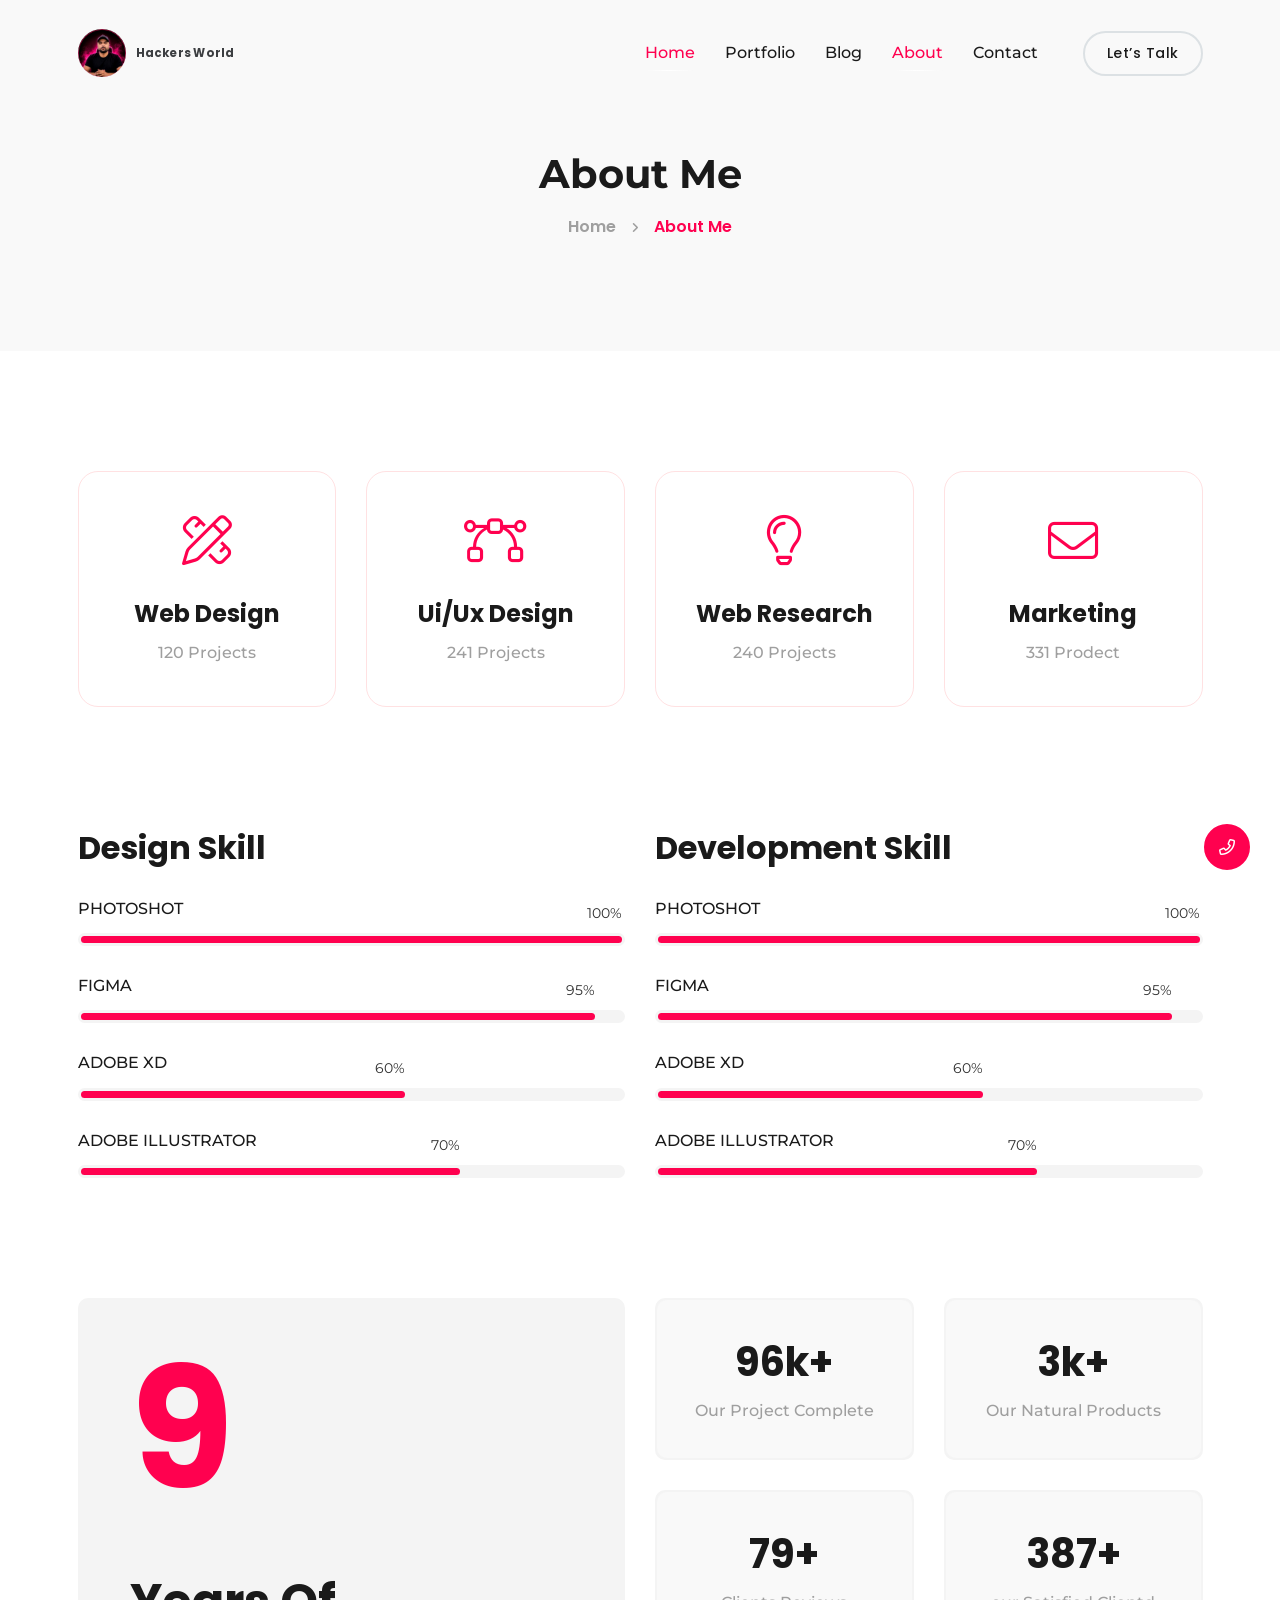
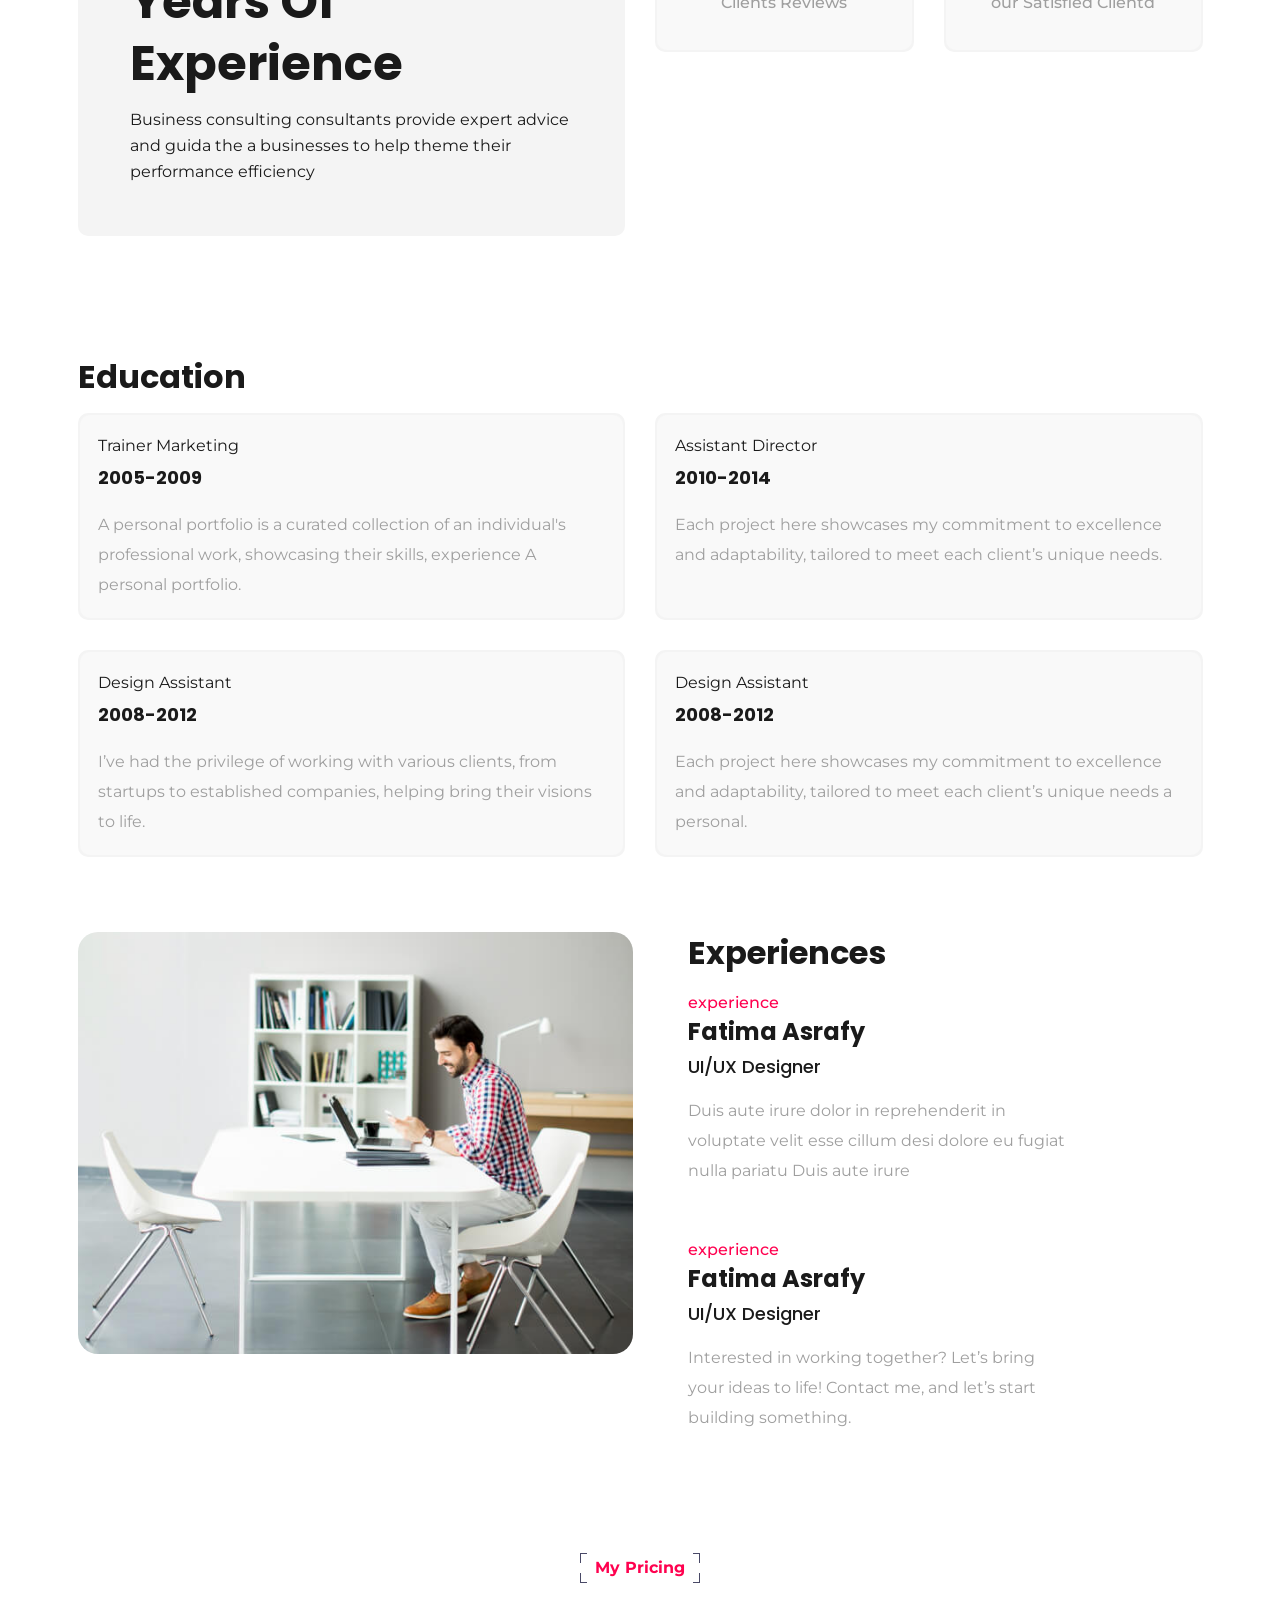
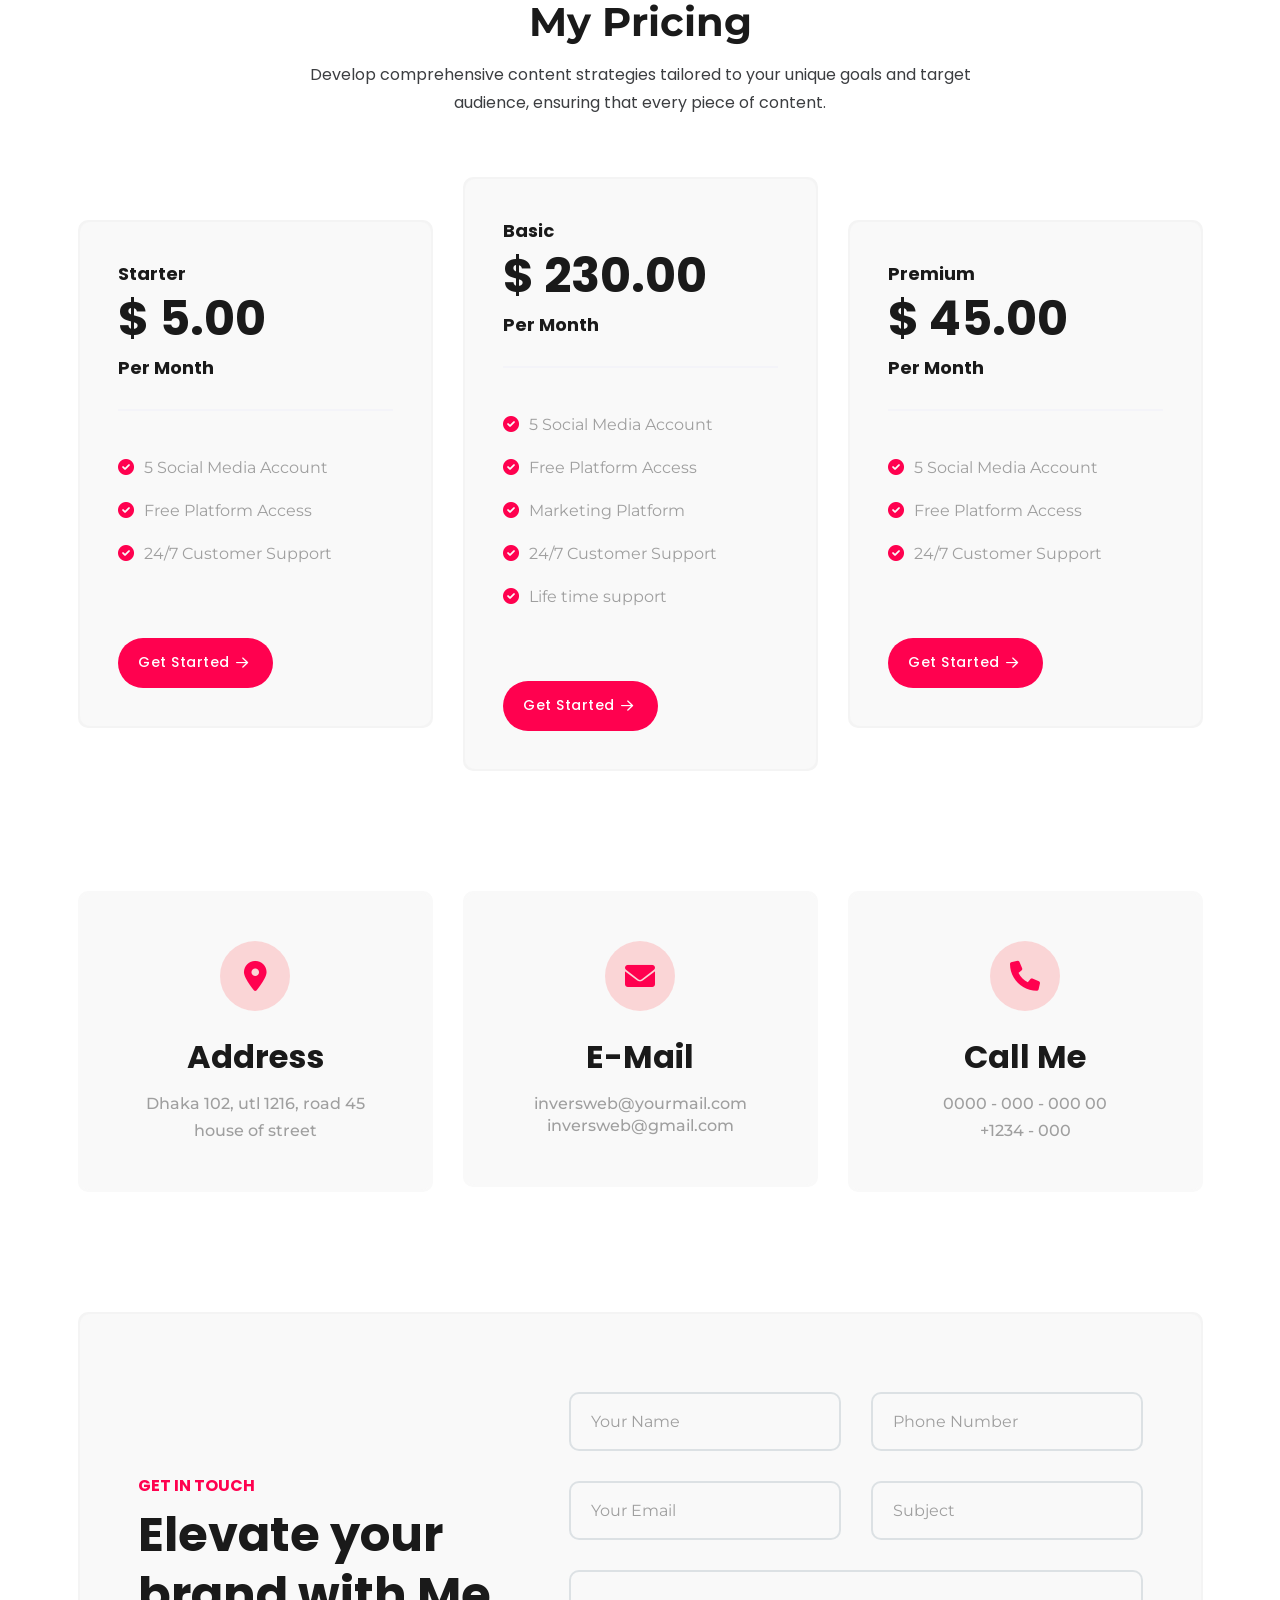
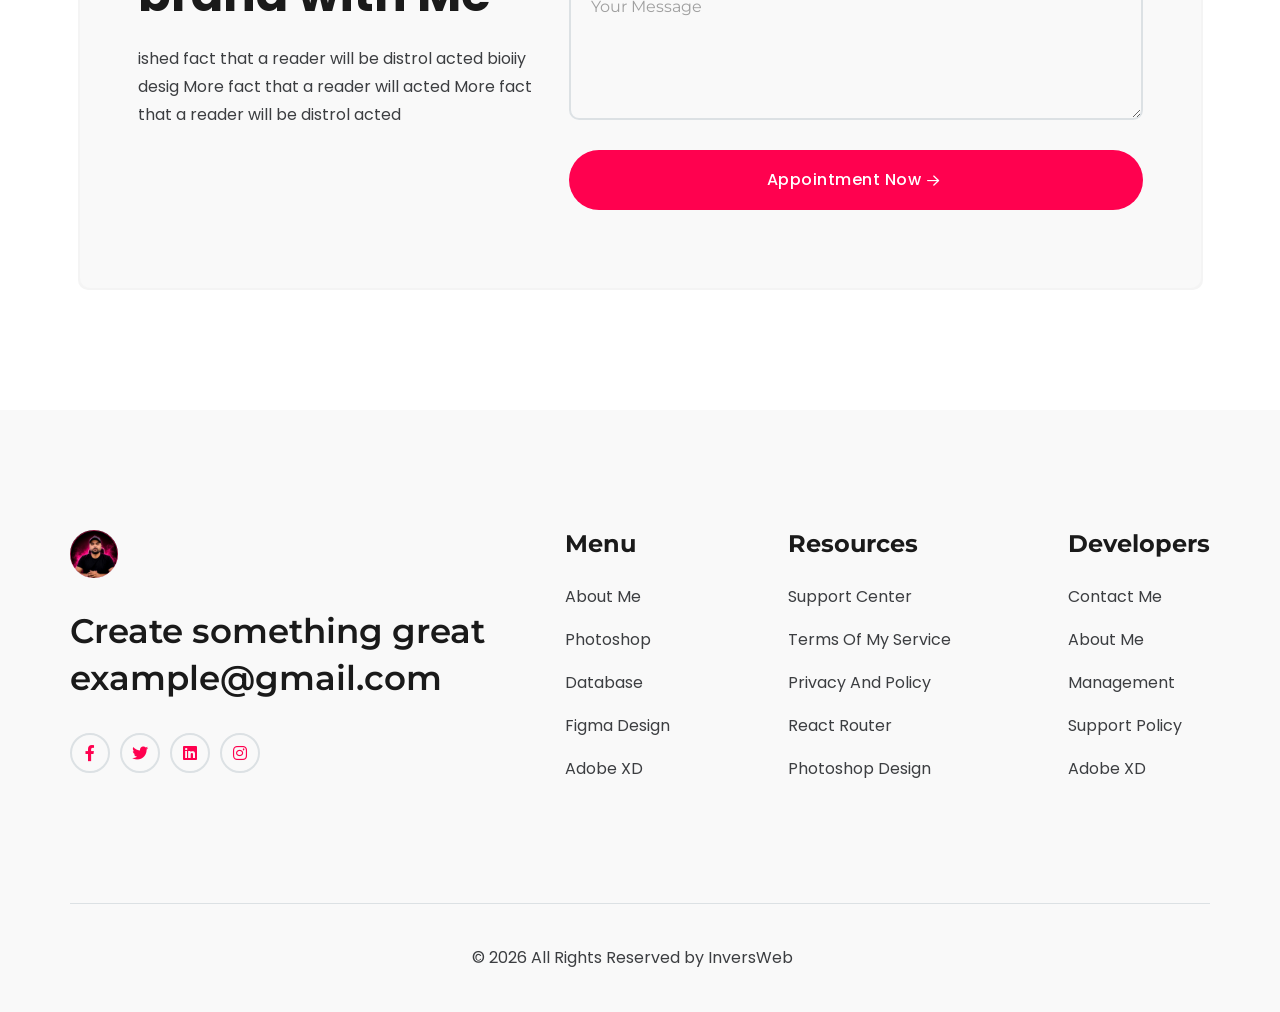
==== commit 6de308aa: "logo issue" ====
--- a/about-light.html
+++ b/about-light.html
@@ -22,7 +22,7 @@
     <link rel="stylesheet" href="assets/css/style.css">
 </head>
 
-<body class="primary-light">
+<body class="primary-light demo-doctor">
     <!-- Preloader Start -->
     <div class="inversweb-preloader is-loading">
         <div class="inversweb-preloader-inner">
@@ -47,13 +47,13 @@
                     <div class="header-content">
                         <div class="logo">
                             <a href="index.html" style="display:flex;align-items:center;gap:10px;text-decoration:none;">
-                                <img class="logo-dark" src="assets/images/logo/mansab-logo.jpg" alt="Chaudhry Mansab Ali" style="height:48px;width:48px;border-radius:50%;object-fit:cover;">
-                                <img class="logo-white" src="assets/images/logo/mansab-logo.jpg" alt="Chaudhry Mansab Ali" style="height:48px;width:48px;border-radius:50%;object-fit:cover;">
+                                <img class="logo-dark" src="assets/images/logo/mansab-logo.jpg" alt="Chaudhry Mansab Ali" style="height:48px!important;width:48px!important;max-width:48px!important;border-radius:50%;object-fit:cover;">
+                                <img class="logo-white" src="assets/images/logo/mansab-logo.jpg" alt="Chaudhry Mansab Ali" style="height:48px!important;width:48px!important;max-width:48px!important;border-radius:50%;object-fit:cover;">
                                 <span style="font-size:1.15rem;font-weight:700;letter-spacing:0.02em;white-space:nowrap;color:inherit;">Hackers World</span>
                             </a>
                         </div>
                         <div class="tmp-header-right">
-                            <nav class="tmp-mainmenu-nav d-none d-xl-block tmp-on-hover-animation">
+                            <nav class="tmp-mainmenu-nav d-none d-xl-block">
                                 <nav class="navbar-example2">
                                     <ul class="tmp-mainmenu nav nav-pills">
                                         <li class="current"><a href="index.html" class="external">Home</a></li>
@@ -86,8 +86,8 @@
                 <div class="header-top">
                     <div class="logo">
                         <a href="index.html" class="logo-area" style="display:flex;align-items:center;gap:10px;text-decoration:none;">
-                            <img class="logo-dark" src="assets/images/logo/mansab-logo.jpg" alt="Chaudhry Mansab Ali" style="height:48px;width:48px;border-radius:50%;object-fit:cover;">
-                            <img class="logo-white" src="assets/images/logo/mansab-logo.jpg" alt="Chaudhry Mansab Ali" style="height:48px;width:48px;border-radius:50%;object-fit:cover;">
+                            <img class="logo-dark" src="assets/images/logo/mansab-logo.jpg" alt="Chaudhry Mansab Ali" style="height:48px!important;width:48px!important;max-width:48px!important;border-radius:50%;object-fit:cover;">
+                            <img class="logo-white" src="assets/images/logo/mansab-logo.jpg" alt="Chaudhry Mansab Ali" style="height:48px!important;width:48px!important;max-width:48px!important;border-radius:50%;object-fit:cover;">
                             <span style="font-size:1.1rem;font-weight:700;letter-spacing:0.02em;white-space:nowrap;color:inherit;">Hackers World</span>
                         </a>
                     </div>
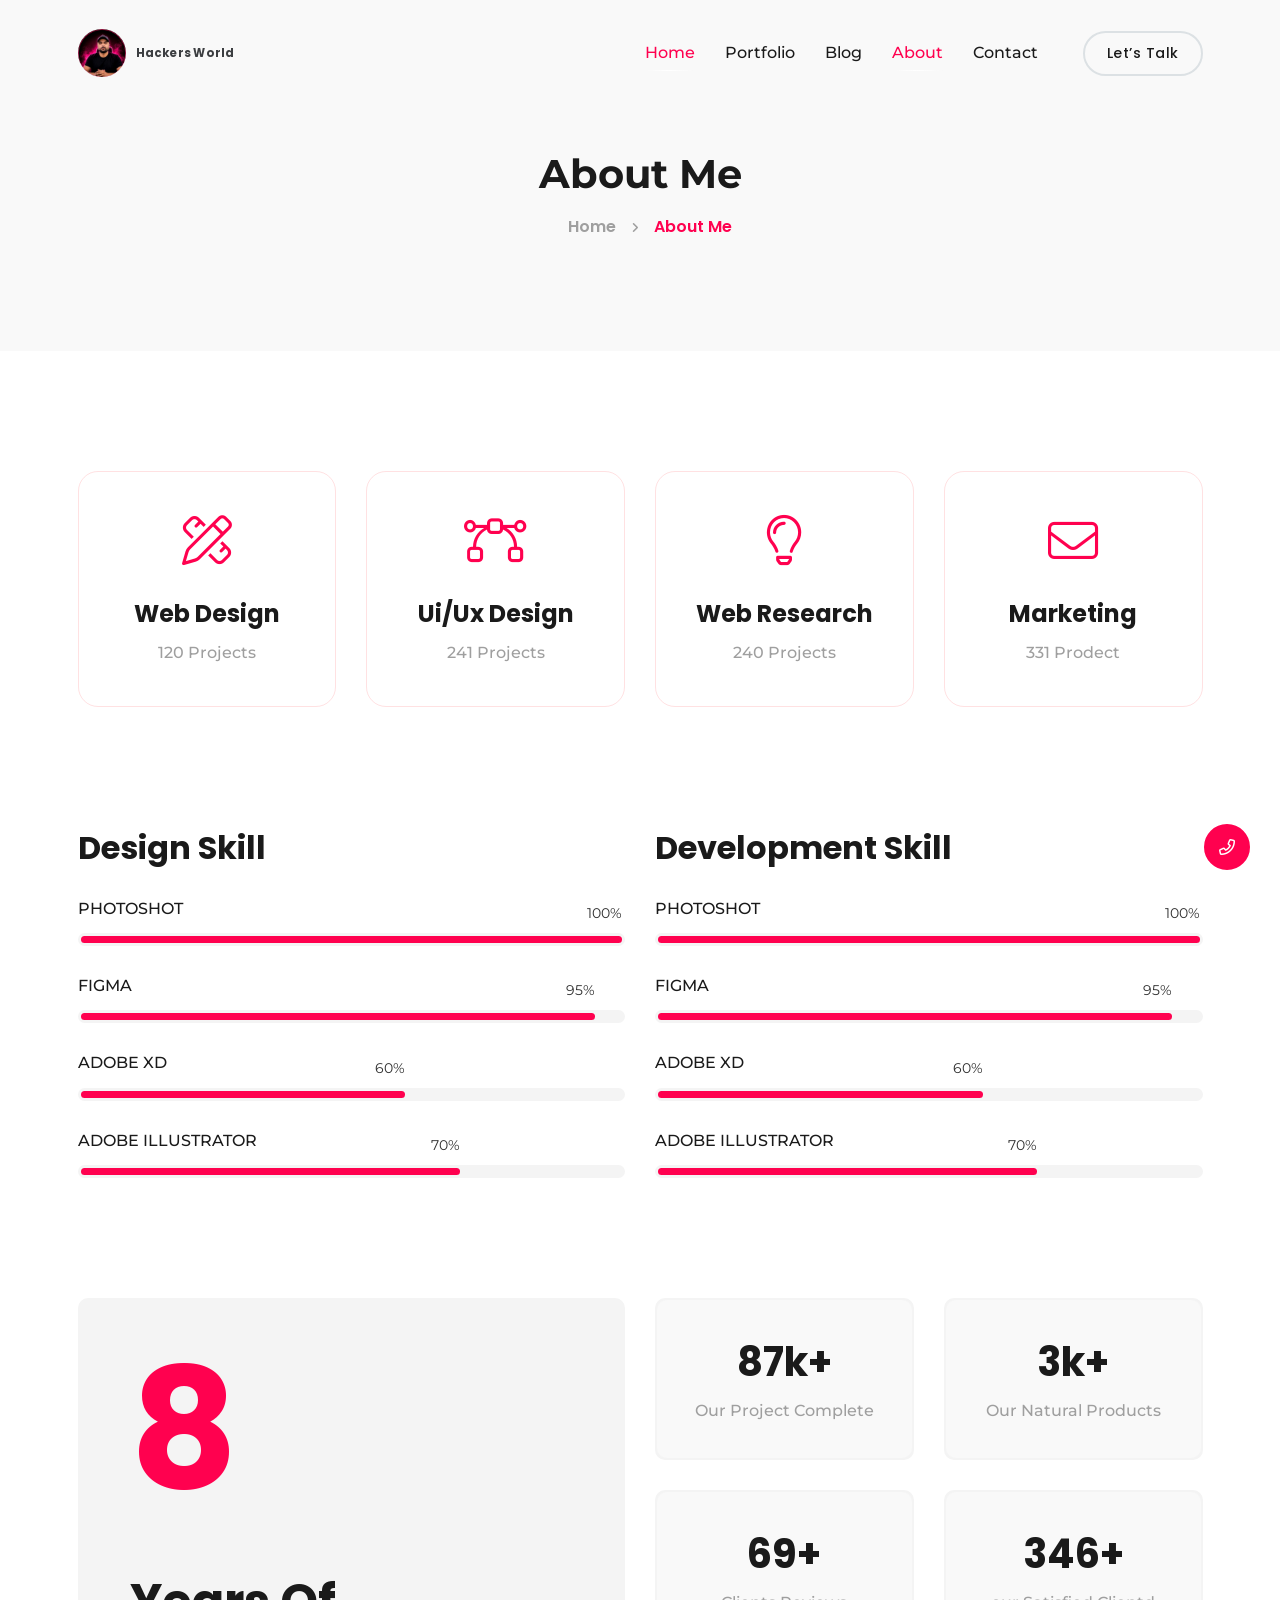
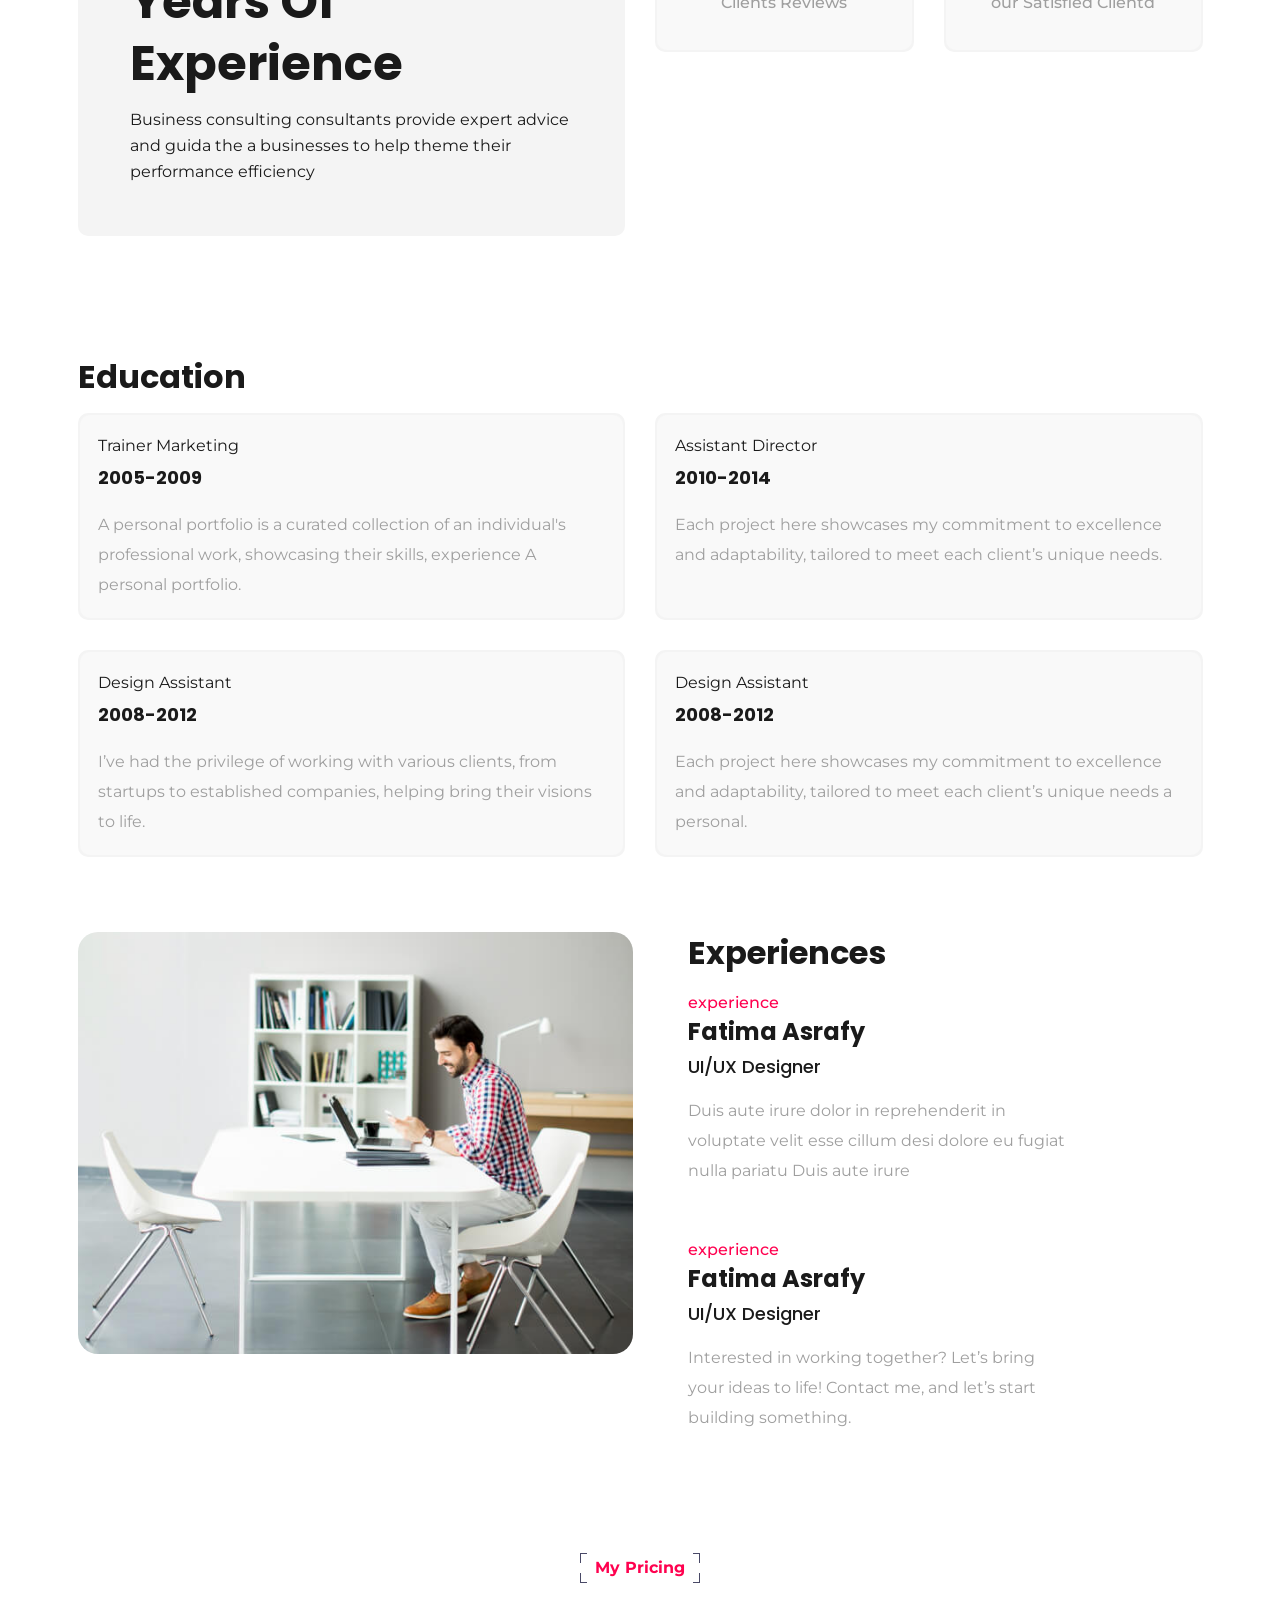
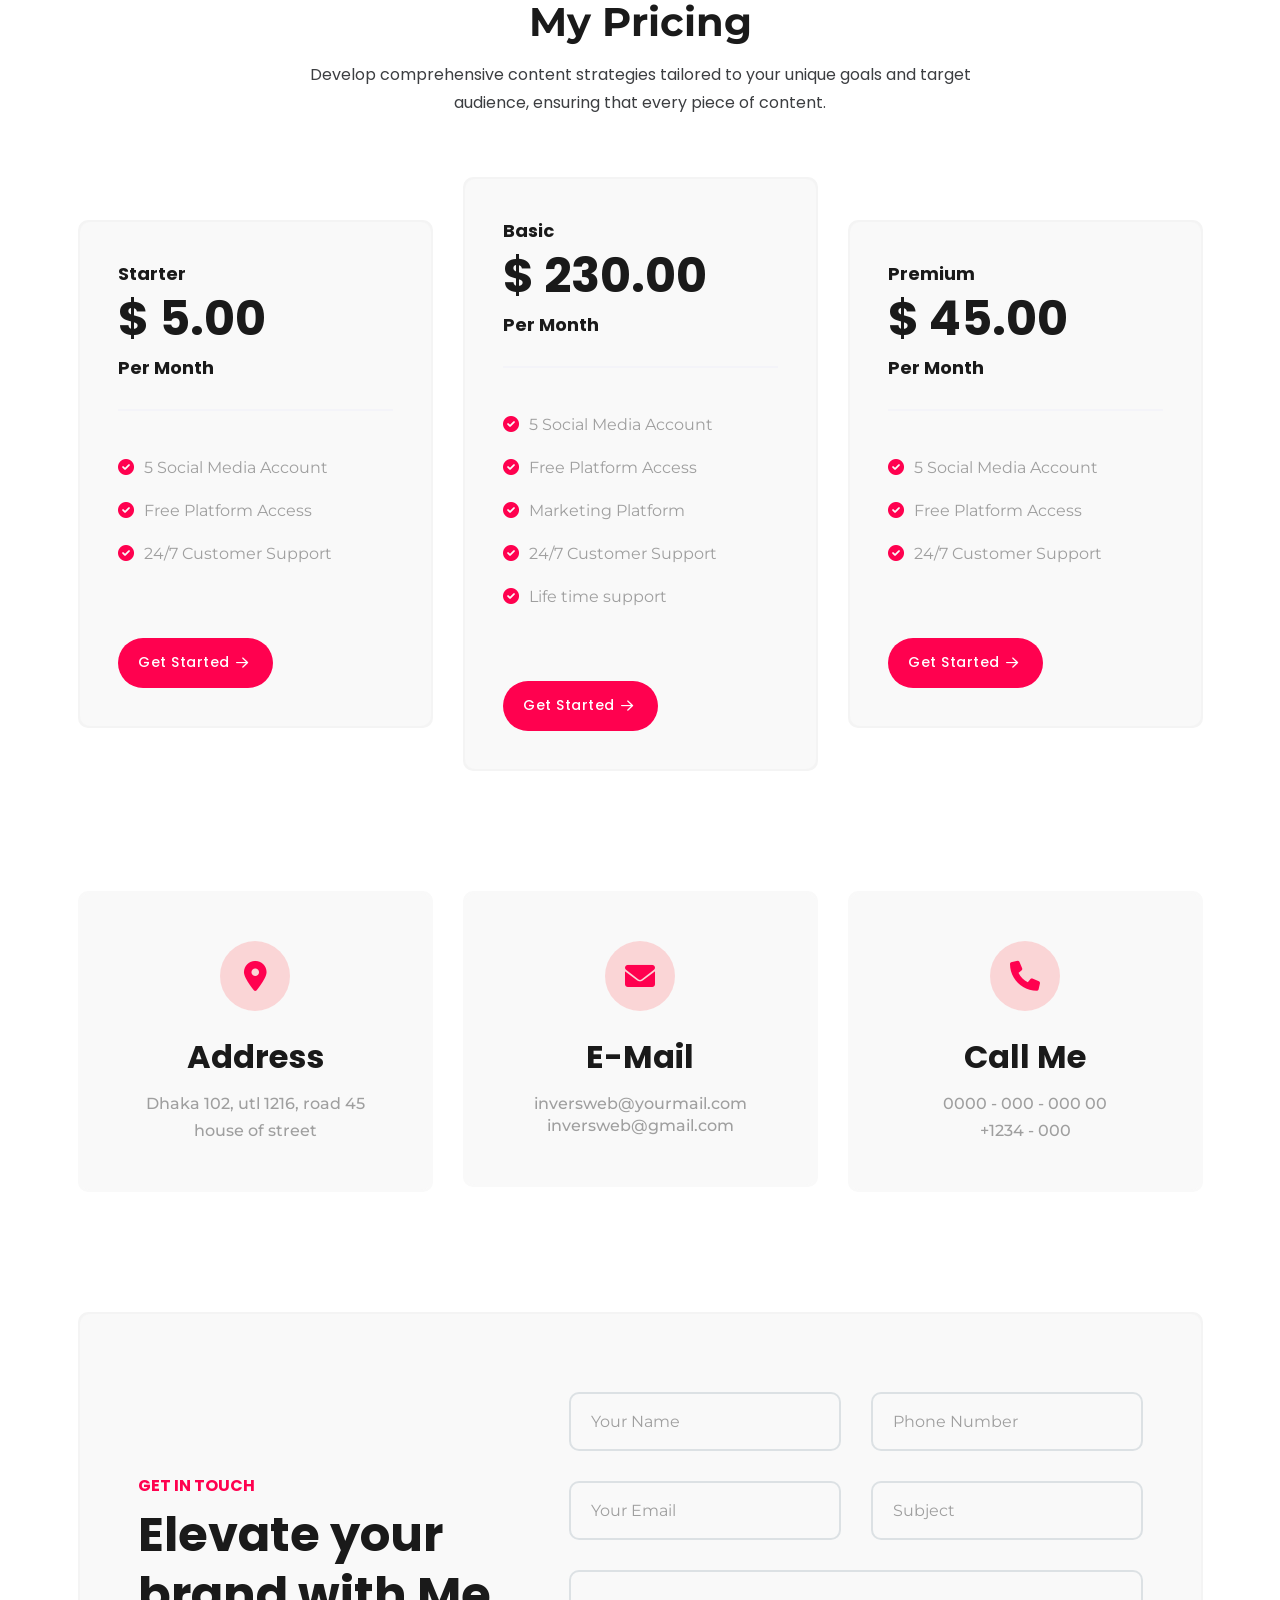
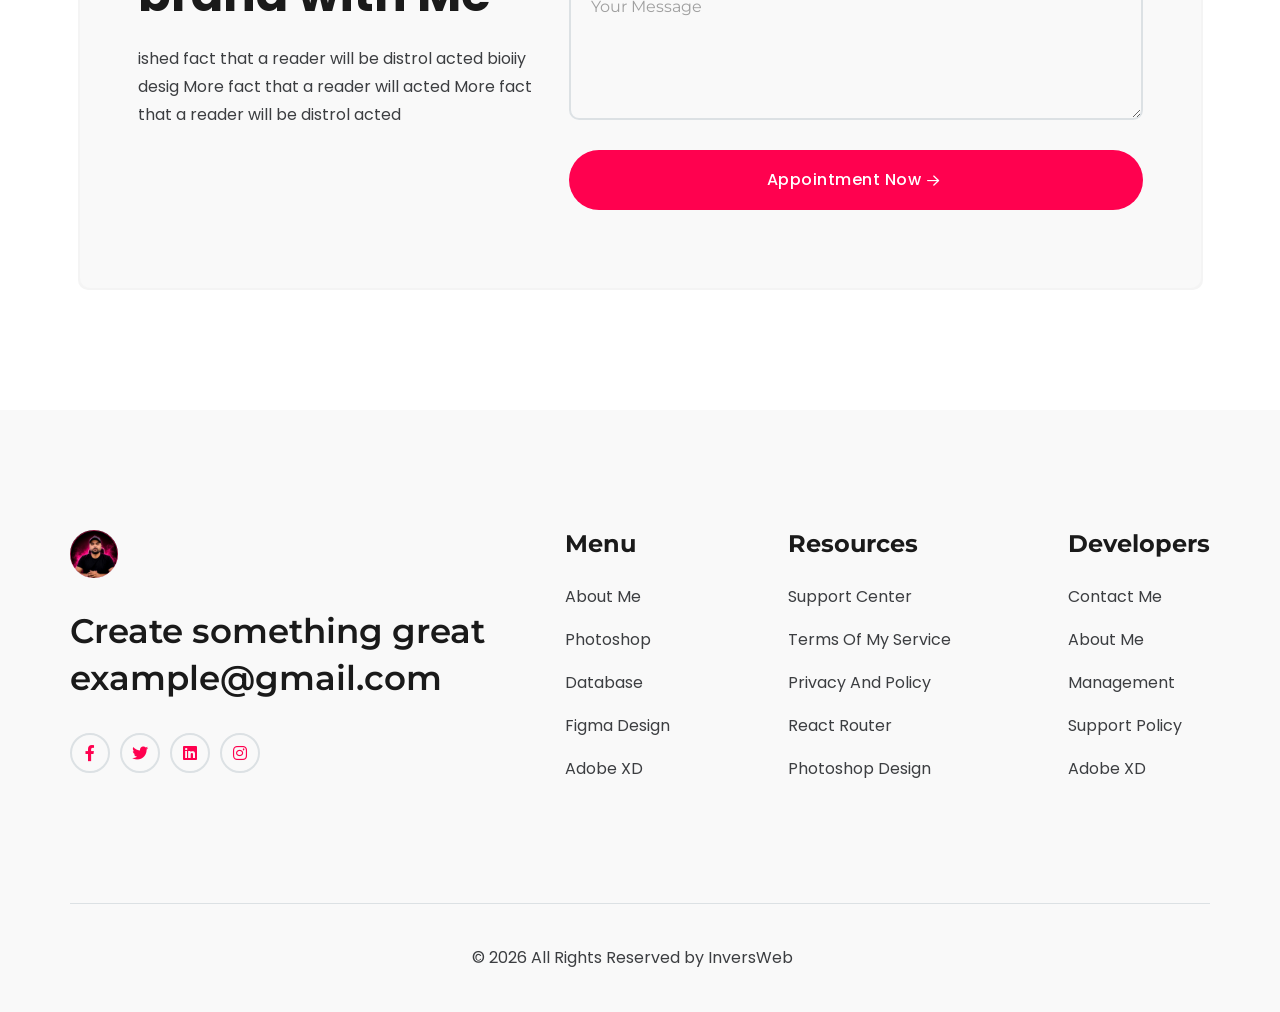
==== commit aad09162: "logo nd seo" ====
--- a/about-light.html
+++ b/about-light.html
@@ -1,14 +1,40 @@
 <!DOCTYPE html>
-<html lang="en">
+<html lang="en" prefix="og: https://ogp.me/ns#">
 
 <head>
     <meta charset="UTF-8">
-    <meta name="viewport" content="width=device-width, initial-scale=1.0">
+    <meta name="viewport" content="width=device-width, initial-scale=1.0, viewport-fit=cover">
     <meta name="theme-style-mode" content="1">
-
-    <title>About Me || Biohub Personal Portfolio</title>
-    <!-- Favicon -->
-    <link rel="shortcut icon" type="image/x-icon" href="assets/images/favicon.png">
+    <meta http-equiv="X-UA-Compatible" content="IE=edge">
+    <meta name="theme-color" content="#e8386d">
+
+    <!-- ========== PRIMARY SEO ========== -->
+    <title>About | Chaudhry Mansab Ali - Cyber Security Expert</title>
+    <meta name="description" content="Learn about Chaudhry Mansab Ali - Cyber Security Expert, Author and Influencer. Founder of The Hacker Studio, dedicated to making the digital world safer.">
+    <meta name="keywords" content="Chaudhry Mansab Ali, About, Cyber Security Expert, The Hacker Studio, Ethical Hacker, Author, Influencer, Pakistan">
+    <meta name="author" content="Chaudhry Mansab Ali">
+    <meta name="robots" content="index, follow">
+    <link rel="canonical" href="https://thehackerstudio.com/about-light.html">
+
+    <!-- ========== OPEN GRAPH ========== -->
+    <meta property="og:type" content="profile">
+    <meta property="og:site_name" content="The Hacker Studio">
+    <meta property="og:title" content="About | Chaudhry Mansab Ali - Cyber Security Expert">
+    <meta property="og:description" content="Cyber Security Expert, Author and Influencer. Founder of The Hacker Studio.">
+    <meta property="og:url" content="https://thehackerstudio.com/about-light.html">
+    <meta property="og:image" content="https://thehackerstudio.com/assets/images/doctor/hero-mansab-v3.jpg">
+    <meta property="og:locale" content="en_US">
+
+    <!-- ========== TWITTER CARD ========== -->
+    <meta name="twitter:card" content="summary_large_image">
+    <meta name="twitter:title" content="About | Chaudhry Mansab Ali - Cyber Security Expert">
+    <meta name="twitter:description" content="Cyber Security Expert, Author and Influencer. Founder of The Hacker Studio.">
+    <meta name="twitter:image" content="https://thehackerstudio.com/assets/images/doctor/hero-mansab-v3.jpg">
+
+    <!-- ========== FAVICON ========== -->
+    <link rel="shortcut icon" type="image/jpeg" href="assets/images/mansab-favicon.jpg">
+    <link rel="apple-touch-icon" href="assets/images/mansab-favicon.jpg">
+
     <!-- CSS ============================================ -->
     <link rel="preload" href="assets/css/vendor/bootstrap.css" as="style" onload="this.rel='stylesheet'">
     <link rel="preload" href="assets/css/vendor/animation.css" as="style" onload="this.rel='stylesheet'">
